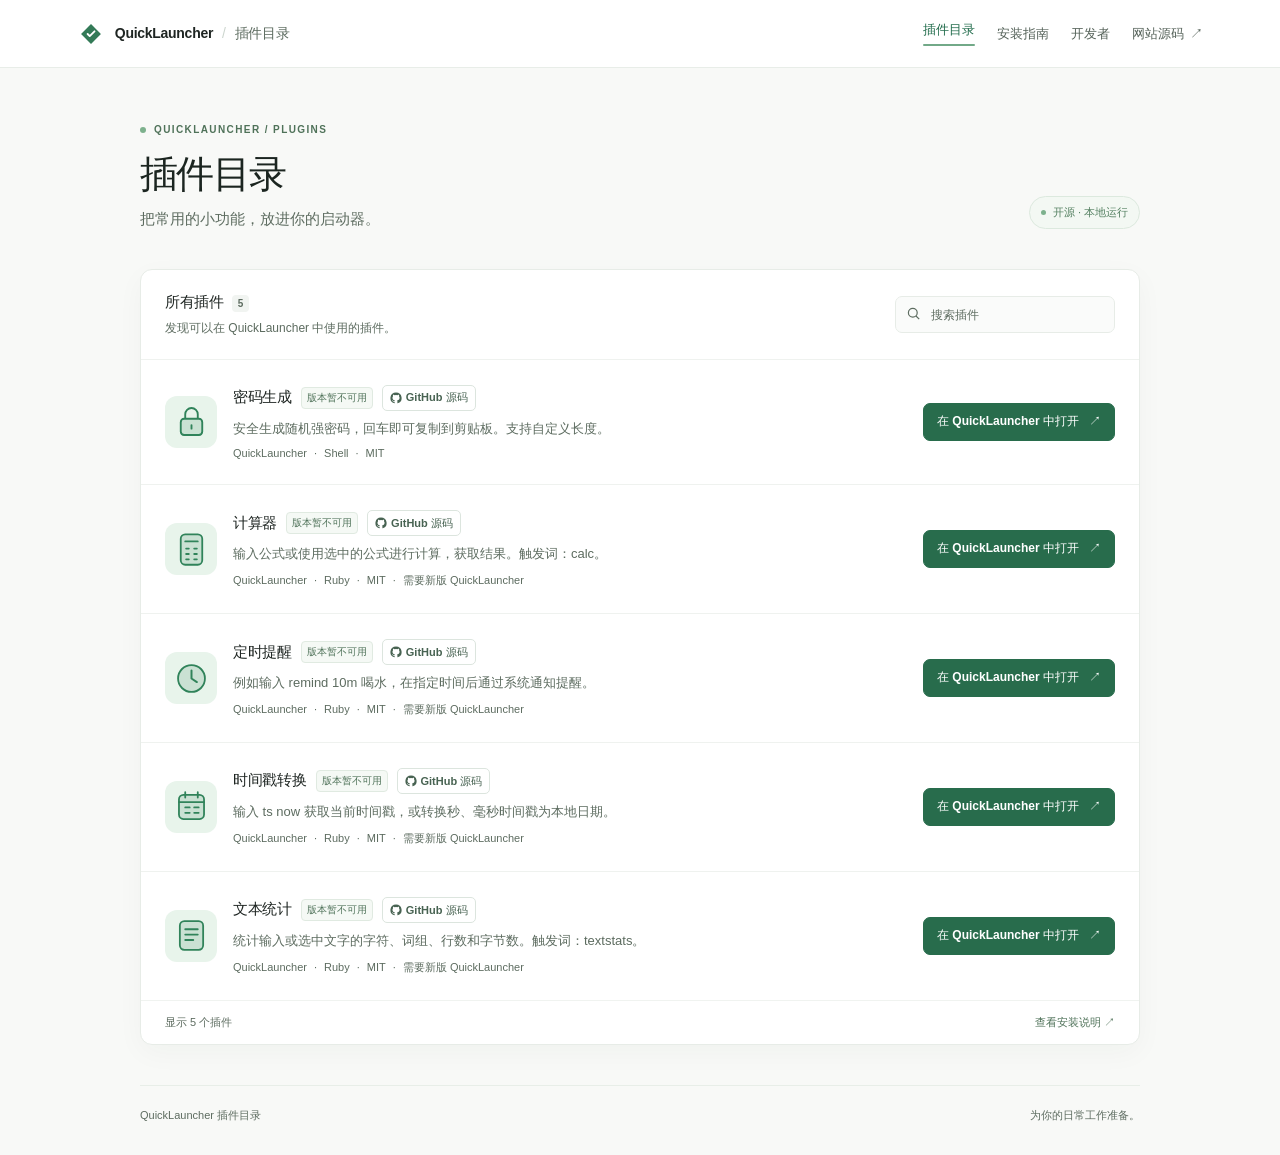
==== index.html @ c5cd3044 "catalog: add text statistics plugin" ====
<!doctype html>
<html lang="zh-CN">
<head>
  <meta charset="utf-8">
  <meta name="viewport" content="width=device-width, initial-scale=1">
  <meta name="color-scheme" content="light">
  <meta name="description" content="发现适用于 QuickLauncher 的开源插件，查看源码和安装说明。">
  <title>插件目录 · QuickLauncher</title>
  <link rel="stylesheet" href="styles.css?v=20261115-6">
  <script src="app.js?v=20261115-5" defer></script>
</head>
<body>
  <header class="topbar">
    <div class="topbar-inner">
      <a class="brand" href="./" aria-label="QuickLauncher 插件目录首页">
        <span class="brand-mark" aria-hidden="true"><svg viewBox="0 0 24 24" fill="none"><path d="M12 3.5 20.5 12 12 20.5 3.5 12 12 3.5Z" fill="currentColor"/><path d="m9.1 12 1.8 1.8 4.1-4.1" stroke="white" stroke-width="1.6" stroke-linecap="round" stroke-linejoin="round"/></svg></span>
        <span>QuickLauncher<span class="brand-divider">/</span><span class="brand-product">插件目录</span></span>
      </a>
      <nav aria-label="主导航">
        <a class="nav-current" href="./" aria-current="page">插件目录</a>
        <a href="install.html">安装指南</a>
        <a href="developer.html">开发者</a>
        <a class="nav-source" href="https://github.com/peiel/quicklauncher-plugin-site" target="_blank" rel="noopener noreferrer">网站源码 <span aria-hidden="true">↗</span></a>
      </nav>
    </div>
  </header>

  <main class="layout catalog-layout">
    <div class="content" id="plugins">
      <div class="eyebrow"><span class="eyebrow-dot"></span> QUICKLAUNCHER / PLUGINS</div>
      <div class="intro">
        <div><h1>插件目录</h1><p>把常用的小功能，放进你的启动器。</p></div>
        <div class="open-source"><span class="open-dot"></span>开源 · 本地运行</div>
      </div>

      <section class="catalog" aria-labelledby="catalog-heading">
        <div class="catalog-top">
          <div><h2 id="catalog-heading">所有插件 <span class="count" id="plugin-count">5</span></h2><p>发现可以在 QuickLauncher 中使用的插件。</p></div>
          <div class="search-wrap"><svg viewBox="0 0 20 20" fill="none" aria-hidden="true"><circle cx="8.5" cy="8.5" r="5.5"/><path d="m12.5 12.5 4 4"/></svg><label class="visually-hidden" for="plugin-search">搜索插件</label><input id="plugin-search" type="search" placeholder="搜索插件" autocomplete="off"></div>
        </div>
        <p class="search-status visually-hidden" id="search-status" role="status" aria-live="polite"></p>
        <noscript><p>启用 JavaScript 后可查看同步的插件版本，也可通过 GitHub 查看最新发布。</p></noscript>
        <article class="plugin-card" id="password-plugin" data-search="密码生成 password pwd gpwd 随机 强密码" data-repository="peiel/quicklauncher-password-plugin">
          <div class="plugin-icon" aria-hidden="true"><svg viewBox="0 0 48 48" fill="none"><rect x="12" y="21" width="24" height="18" rx="5" fill="currentColor" opacity=".16"/><path d="M17 21v-5.1a7 7 0 0 1 14 0V21M15.7 21h16.6a3.7 3.7 0 0 1 3.7 3.7v10.6a3.7 3.7 0 0 1-3.7 3.7H15.7a3.7 3.7 0 0 1-3.7-3.7V24.7a3.7 3.7 0 0 1 3.7-3.7ZM24 28v4" stroke="currentColor" stroke-width="2.1" stroke-linecap="round"/></svg></div>
          <div class="plugin-main">
            <div class="plugin-title-row"><h3>密码生成</h3><span class="version">版本待同步</span><a class="plugin-source" href="https://github.com/peiel/quicklauncher-password-plugin" target="_blank" rel="noopener noreferrer" aria-label="查看密码生成的 GitHub 源码（在新窗口打开）"><svg viewBox="0 0 24 24" aria-hidden="true" focusable="false"><path fill="currentColor" d="M12 .9a11.1 11.1 0 0 0-3.51 21.63c.55.1.76-.24.76-.53v-2.08c-3.09.67-3.74-1.32-3.74-1.32-.5-1.28-1.23-1.62-1.23-1.62-1.01-.7.08-.69.08-.69 1.12.08 1.71 1.15 1.71 1.15.99 1.7 2.6 1.21 3.23.92.1-.72.39-1.21.71-1.49-2.46-.28-5.04-1.23-5.04-5.49 0-1.21.43-2.2 1.14-2.98-.12-.28-.5-1.42.11-2.94 0 0 .93-.3 3.05 1.14a10.6 10.6 0 0 1 5.55 0c2.12-1.44 3.05-1.14 3.05-1.14.6 1.52.22 2.66.11 2.94.71.78 1.14 1.77 1.14 2.98 0 4.27-2.59 5.2-5.06 5.48.4.34.75 1.01.75 2.04v3.1c0 .29.2.64.77.53A11.1 11.1 0 0 0 12 .9Z"/></svg><span>GitHub 源码</span></a></div>
            <p class="plugin-summary">安全生成随机强密码，回车即可复制到剪贴板。支持自定义长度。</p>
            <div class="plugin-meta"><span>QuickLauncher</span><span class="meta-dot">·</span><span>Shell</span><span class="meta-dot">·</span><span>MIT</span></div>
          </div>
          <div class="plugin-actions">
            <a class="plugin-action" href="quicklauncher://install?repo=peiel%2Fquicklauncher-password-plugin" aria-label="在 QuickLauncher 中打开密码生成">在 QuickLauncher 中打开 <span aria-hidden="true">↗</span></a>
          </div>
        </article>
        <article class="plugin-card" id="calculator-plugin" data-search="计算器 计算 公式 选中文本 calculator calc 数学" data-repository="peiel/quicklauncher-calculator-plugin">
          <div class="plugin-icon" aria-hidden="true"><svg viewBox="0 0 48 48" fill="none"><rect x="12" y="7" width="24" height="34" rx="5" fill="currentColor" opacity=".16"/><rect x="12" y="7" width="24" height="34" rx="5" stroke="currentColor" stroke-width="2"/><path d="M17 15h14M18 23h3m6 0h3m-12 6h3m6 0h3m-12 6h3m6 0h3" stroke="currentColor" stroke-width="2" stroke-linecap="round"/></svg></div>
          <div class="plugin-main">
            <div class="plugin-title-row"><h3>计算器</h3><span class="version">版本待同步</span><a class="plugin-source" href="https://github.com/peiel/quicklauncher-calculator-plugin" target="_blank" rel="noopener noreferrer" aria-label="查看计算器的 GitHub 源码（在新窗口打开）"><svg viewBox="0 0 24 24" aria-hidden="true" focusable="false"><path fill="currentColor" d="M12 .9a11.1 11.1 0 0 0-3.51 21.63c.55.1.76-.24.76-.53v-2.08c-3.09.67-3.74-1.32-3.74-1.32-.5-1.28-1.23-1.62-1.23-1.62-1.01-.7.08-.69.08-.69 1.12.08 1.71 1.15 1.71 1.15.99 1.7 2.6 1.21 3.23.92.1-.72.39-1.21.71-1.49-2.46-.28-5.04-1.23-5.04-5.49 0-1.21.43-2.2 1.14-2.98-.12-.28-.5-1.42.11-2.94 0 0 .93-.3 3.05 1.14a10.6 10.6 0 0 1 5.55 0c2.12-1.44 3.05-1.14 3.05-1.14.6 1.52.22 2.66.11 2.94.71.78 1.14 1.77 1.14 2.98 0 4.27-2.59 5.2-5.06 5.48.4.34.75 1.01.75 2.04v3.1c0 .29.2.64.77.53A11.1 11.1 0 0 0 12 .9Z"/></svg><span>GitHub 源码</span></a></div>
            <p class="plugin-summary">输入公式或使用选中的公式进行计算，获取结果。触发词：calc。</p>
            <div class="plugin-meta"><span>QuickLauncher</span><span class="meta-dot">·</span><span>Ruby</span><span class="meta-dot">·</span><span>MIT</span><span class="meta-dot">·</span><span>需要新版 QuickLauncher</span></div>
          </div>
          <div class="plugin-actions">
            <a class="plugin-action" href="quicklauncher://install?repo=peiel%2Fquicklauncher-calculator-plugin" aria-label="在 QuickLauncher 中打开计算器">在 QuickLauncher 中打开 <span aria-hidden="true">↗</span></a>
          </div>
        </article>
        <article class="plugin-card" id="reminder-plugin" data-search="定时提醒 提醒 计时 通知 reminder remind" data-repository="peiel/quicklauncher-reminder-plugin">
          <div class="plugin-icon" aria-hidden="true"><svg viewBox="0 0 48 48" fill="none"><circle cx="24" cy="24" r="15" fill="currentColor" opacity=".16"/><circle cx="24" cy="24" r="15" stroke="currentColor" stroke-width="2"/><path d="M24 15v9l6 4" stroke="currentColor" stroke-width="2.2" stroke-linecap="round" stroke-linejoin="round"/></svg></div>
          <div class="plugin-main">
            <div class="plugin-title-row"><h3>定时提醒</h3><span class="version">版本待同步</span><a class="plugin-source" href="https://github.com/peiel/quicklauncher-reminder-plugin" target="_blank" rel="noopener noreferrer" aria-label="查看定时提醒的 GitHub 源码（在新窗口打开）"><svg viewBox="0 0 24 24" aria-hidden="true" focusable="false"><path fill="currentColor" d="M12 .9a11.1 11.1 0 0 0-3.51 21.63c.55.1.76-.24.76-.53v-2.08c-3.09.67-3.74-1.32-3.74-1.32-.5-1.28-1.23-1.62-1.23-1.62-1.01-.7.08-.69.08-.69 1.12.08 1.71 1.15 1.71 1.15.99 1.7 2.6 1.21 3.23.92.1-.72.39-1.21.71-1.49-2.46-.28-5.04-1.23-5.04-5.49 0-1.21.43-2.2 1.14-2.98-.12-.28-.5-1.42.11-2.94 0 0 .93-.3 3.05 1.14a10.6 10.6 0 0 1 5.55 0c2.12-1.44 3.05-1.14 3.05-1.14.6 1.52.22 2.66.11 2.94.71.78 1.14 1.77 1.14 2.98 0 4.27-2.59 5.2-5.06 5.48.4.34.75 1.01.75 2.04v3.1c0 .29.2.64.77.53A11.1 11.1 0 0 0 12 .9Z"/></svg><span>GitHub 源码</span></a></div>
            <p class="plugin-summary">例如输入 remind 10m 喝水，在指定时间后通过系统通知提醒。</p>
            <div class="plugin-meta"><span>QuickLauncher</span><span class="meta-dot">·</span><span>Ruby</span><span class="meta-dot">·</span><span>MIT</span><span class="meta-dot">·</span><span>需要新版 QuickLauncher</span></div>
          </div>
          <div class="plugin-actions">
            <a class="plugin-action" href="quicklauncher://install?repo=peiel%2Fquicklauncher-reminder-plugin" aria-label="在 QuickLauncher 中打开定时提醒">在 QuickLauncher 中打开 <span aria-hidden="true">↗</span></a>
          </div>
        </article>
        <article class="plugin-card" id="timestamp-plugin" data-search="时间戳 转换 时间 日期 timestamp unix ts" data-repository="peiel/quicklauncher-timestamp-plugin">
          <div class="plugin-icon" aria-hidden="true"><svg viewBox="0 0 48 48" fill="none"><rect x="10" y="11" width="28" height="27" rx="5" fill="currentColor" opacity=".16"/><rect x="10" y="11" width="28" height="27" rx="5" stroke="currentColor" stroke-width="2"/><path d="M10 19h28M17 8v6m14-6v6M17 25h5m-5 6h5m5-6h5m-5 6h5" stroke="currentColor" stroke-width="2" stroke-linecap="round"/></svg></div>
          <div class="plugin-main">
            <div class="plugin-title-row"><h3>时间戳转换</h3><span class="version">版本待同步</span><a class="plugin-source" href="https://github.com/peiel/quicklauncher-timestamp-plugin" target="_blank" rel="noopener noreferrer" aria-label="查看时间戳转换的 GitHub 源码（在新窗口打开）"><svg viewBox="0 0 24 24" aria-hidden="true" focusable="false"><path fill="currentColor" d="M12 .9a11.1 11.1 0 0 0-3.51 21.63c.55.1.76-.24.76-.53v-2.08c-3.09.67-3.74-1.32-3.74-1.32-.5-1.28-1.23-1.62-1.23-1.62-1.01-.7.08-.69.08-.69 1.12.08 1.71 1.15 1.71 1.15.99 1.7 2.6 1.21 3.23.92.1-.72.39-1.21.71-1.49-2.46-.28-5.04-1.23-5.04-5.49 0-1.21.43-2.2 1.14-2.98-.12-.28-.5-1.42.11-2.94 0 0 .93-.3 3.05 1.14a10.6 10.6 0 0 1 5.55 0c2.12-1.44 3.05-1.14 3.05-1.14.6 1.52.22 2.66.11 2.94.71.78 1.14 1.77 1.14 2.98 0 4.27-2.59 5.2-5.06 5.48.4.34.75 1.01.75 2.04v3.1c0 .29.2.64.77.53A11.1 11.1 0 0 0 12 .9Z"/></svg><span>GitHub 源码</span></a></div>
            <p class="plugin-summary">输入 ts now 获取当前时间戳，或转换秒、毫秒时间戳为本地日期。</p>
            <div class="plugin-meta"><span>QuickLauncher</span><span class="meta-dot">·</span><span>Ruby</span><span class="meta-dot">·</span><span>MIT</span><span class="meta-dot">·</span><span>需要新版 QuickLauncher</span></div>
          </div>
          <div class="plugin-actions">
            <a class="plugin-action" href="quicklauncher://install?repo=peiel%2Fquicklauncher-timestamp-plugin" aria-label="在 QuickLauncher 中打开时间戳转换">在 QuickLauncher 中打开 <span aria-hidden="true">↗</span></a>
          </div>
        </article>
        <article class="plugin-card" id="text-stats-plugin" data-search="文本统计 字数 字符 词组 字节 选中文本 text stats textstats" data-repository="peiel/quicklauncher-text-stats-plugin">
          <div class="plugin-icon" aria-hidden="true"><svg viewBox="0 0 48 48" fill="none"><rect x="11" y="8" width="26" height="32" rx="5" fill="currentColor" opacity=".16"/><rect x="11" y="8" width="26" height="32" rx="5" stroke="currentColor" stroke-width="2"/><path d="M17 17h14M17 23h14M17 29h9" stroke="currentColor" stroke-width="2" stroke-linecap="round"/></svg></div>
          <div class="plugin-main">
            <div class="plugin-title-row"><h3>文本统计</h3><span class="version">版本待同步</span><a class="plugin-source" href="https://github.com/peiel/quicklauncher-text-stats-plugin" target="_blank" rel="noopener noreferrer" aria-label="查看文本统计的 GitHub 源码（在新窗口打开）"><svg viewBox="0 0 24 24" aria-hidden="true" focusable="false"><path fill="currentColor" d="M12 .9a11.1 11.1 0 0 0-3.51 21.63c.55.1.76-.24.76-.53v-2.08c-3.09.67-3.74-1.32-3.74-1.32-.5-1.28-1.23-1.62-1.23-1.62-1.01-.7.08-.69.08-.69 1.12.08 1.71 1.15 1.71 1.15.99 1.7 2.6 1.21 3.23.92.1-.72.39-1.21.71-1.49-2.46-.28-5.04-1.23-5.04-5.49 0-1.21.43-2.2 1.14-2.98-.12-.28-.5-1.42.11-2.94 0 0 .93-.3 3.05 1.14a10.6 10.6 0 0 1 5.55 0c2.12-1.44 3.05-1.14 3.05-1.14.6 1.52.22 2.66.11 2.94.71.78 1.14 1.77 1.14 2.98 0 4.27-2.59 5.2-5.06 5.48.4.34.75 1.01.75 2.04v3.1c0 .29.2.64.77.53A11.1 11.1 0 0 0 12 .9Z"/></svg><span>GitHub 源码</span></a></div>
            <p class="plugin-summary">统计输入或选中文字的字符、词组、行数和字节数。触发词：textstats。</p>
            <div class="plugin-meta"><span>QuickLauncher</span><span class="meta-dot">·</span><span>Ruby</span><span class="meta-dot">·</span><span>MIT</span><span class="meta-dot">·</span><span>需要新版 QuickLauncher</span></div>
          </div>
          <div class="plugin-actions">
            <a class="plugin-action" href="quicklauncher://install?repo=peiel%2Fquicklauncher-text-stats-plugin" aria-label="在 QuickLauncher 中打开文本统计">在 QuickLauncher 中打开 <span aria-hidden="true">↗</span></a>
          </div>
        </article>
        <div id="empty-state" class="empty-state" hidden><strong>没有找到匹配的插件</strong><span>试试其他关键词。</span></div>
        <div class="catalog-foot"><span>显示 <span id="result-count">5</span> 个插件</span><a href="install.html">查看安装说明 <span aria-hidden="true">↗</span></a></div>
      </section>

      <footer><span>QuickLauncher 插件目录</span><span>为你的日常工作准备。</span></footer>
    </div>
  </main>
</body>
</html>
---- styles.css ----
:root{font-family:-apple-system,BlinkMacSystemFont,"Segoe UI","PingFang SC","Microsoft YaHei",sans-serif;color:#1e2522;background:#f8f9f7;font-synthesis:none;text-rendering:optimizeLegibility;--ink:#202823;--muted:#748079;--line:#e8ede8;--green:#236d4d;--accent:#e8f4eb}
*{box-sizing:border-box}
html{scroll-behavior:smooth}
body{margin:0;min-width:280px}
a{color:inherit;text-decoration:none}a:hover{text-decoration:underline}a:focus-visible,input:focus-visible{outline:3px solid #81b79a;outline-offset:3px}[hidden]{display:none!important}.visually-hidden{position:absolute;width:1px;height:1px;padding:0;margin:-1px;overflow:hidden;clip:rect(0,0,0,0);white-space:nowrap;border:0}
.topbar{height:68px;background:#fff;border-bottom:1px solid var(--line)}.topbar-inner{max-width:1400px;margin:auto;height:100%;padding:0 6%;display:flex;justify-content:space-between;align-items:center}.brand{display:inline-flex;align-items:center;gap:10px;font-size:14px;font-weight:700;letter-spacing:-.02em}.brand:hover{text-decoration:none}.brand-mark{display:flex;width:28px;height:28px;color:#337a57}.brand-mark svg{width:100%;height:100%}.brand-divider{padding:0 9px;color:#ccd5ce;font-weight:400}.brand-product{color:#5d6c60;font-weight:500}.topbar nav a{font-size:13px;font-weight:600;color:#56635a}.topbar nav a span,.plugin-action span,.release-link span{padding-left:3px}
.layout{display:grid;grid-template-columns:210px minmax(0,1fr);gap:56px;max-width:1400px;margin:auto;padding:56px 6% 0}.sidebar{padding-top:2px}.sidebar-heading{font-size:11px;font-weight:700;color:#5d6c60;letter-spacing:.1em;margin:0 0 14px 12px}.sidebar-second{margin-top:34px}.sidebar-link{display:flex;align-items:center;gap:10px;padding:11px 12px;border-radius:7px;color:#626e65;font-size:13px;font-weight:600}.sidebar-link:hover{background:#edf3ee;text-decoration:none}.sidebar-link.active{background:#e7f1e8;color:#266d4c}.sidebar-link svg{width:17px;height:17px;stroke:currentColor;stroke-width:1.5}.sidebar-link span{margin-left:auto;color:#4f7259;font-size:11px}.sidebar-note{border-top:1px solid var(--line);margin:34px 0 0;padding:19px 12px;color:#5d6c60;font-size:12px;line-height:1.7;display:flex;gap:8px}.note-dot,.open-dot,.eyebrow-dot{width:6px;height:6px;border-radius:50%;background:#7db18d;flex:none}.note-dot{margin-top:7px}
.content{max-width:1000px;min-width:0}.eyebrow{display:flex;align-items:center;gap:8px;color:#4f7259;font-size:10px;font-weight:800;letter-spacing:.14em}.intro{display:flex;justify-content:space-between;align-items:end;gap:20px;margin:17px 0 40px}.intro h1{font-size:38px;line-height:1.2;letter-spacing:-.045em;margin:0;color:#1b2520}.intro p{margin:12px 0 0;font-size:15px;color:#5d6c60}.open-source{border:1px solid #dce9de;background:#f3f8f3;border-radius:99px;padding:8px 11px;color:#548061;font-size:11px;display:flex;align-items:center;gap:7px;white-space:nowrap}.open-dot{width:5px;height:5px}
.catalog{background:#fff;border:1px solid #e7ece7;border-radius:12px;box-shadow:0 8px 28px rgba(24,52,31,.035);overflow:hidden}.catalog-top{padding:23px 24px 22px;display:flex;justify-content:space-between;align-items:center;gap:20px}.catalog-top h2{margin:0;font-size:15px;letter-spacing:-.02em}.catalog-top p{margin:8px 0 0;color:#5d6c60;font-size:12px}.count{display:inline-block;padding:3px 6px;margin-left:4px;background:#f1f4f1;color:#5d6c60;border-radius:4px;font-size:10px}.search-wrap{width:220px;min-width:150px;position:relative}.search-wrap svg{position:absolute;left:11px;top:10px;width:16px;height:16px;stroke:#5d6c60;stroke-width:1.5}.search-wrap input{appearance:none;width:100%;height:37px;border:1px solid #e7ece7;border-radius:7px;background:#fafbfa;padding:0 12px 0 35px;font:inherit;font-size:12px;color:#23332a}.search-wrap input::placeholder{color:#5d6c60}
.plugin-card{border-top:1px solid #eff2ef;display:grid;grid-template-columns:52px minmax(0,1fr) auto;align-items:center;gap:16px;padding:25px 24px}.plugin-icon{width:52px;height:52px;border-radius:12px;background:#e8f4eb;color:#30835a;display:grid;place-items:center}.plugin-icon svg{width:43px;height:43px}.plugin-main{min-width:0}.plugin-title-row{display:flex;align-items:center;flex-wrap:wrap;gap:7px 9px;min-width:0}.plugin-title-row h3{font-size:15px;margin:0;letter-spacing:-.02em;max-width:100%;overflow-wrap:anywhere}.version{font-size:10px;font-weight:700;color:#4f7259;border:1px solid #e0eae1;background:#f5f9f5;border-radius:4px;padding:3px 5px}.plugin-summary{margin:8px 0;font-size:13px;line-height:1.6;color:#5d6c60}.plugin-meta{font-size:11px;color:#5d6c60}.meta-dot{padding:0 7px}.plugin-action{display:inline-flex;align-items:center;gap:6px;border:1px solid #dce8de;background:#f5faf5;color:#347653;font-size:12px;font-weight:650;border-radius:6px;padding:10px 12px;white-space:nowrap}.plugin-action:hover{background:#ebf5ed;text-decoration:none}.empty-state{border-top:1px solid var(--line);min-height:110px;display:flex;flex-direction:column;justify-content:center;align-items:center;gap:7px;color:#68786c;font-size:13px}.empty-state span{font-size:12px;color:#5d6c60}.catalog-foot{border-top:1px solid #f0f3f0;display:flex;justify-content:space-between;gap:15px;padding:14px 24px;font-size:11px;color:#5d6c60}.catalog-foot a{color:#4f7259}
.details{padding:55px 2px 20px;scroll-margin-top:24px}.details-heading{display:flex;justify-content:space-between;align-items:end;gap:20px}.section-label{margin:0 0 9px;color:#4f7259;font-size:10px;letter-spacing:.13em;font-weight:800}.details-heading h2{margin:0;font-size:23px;letter-spacing:-.035em}.release-link{font-size:12px;font-weight:600;color:#538469;white-space:nowrap}.details-intro{font-size:13px;line-height:1.7;color:#5d6c60;margin:12px 0 25px}.install-grid{display:grid;grid-template-columns:minmax(0,1fr) 220px;gap:40px}.steps{list-style:none;margin:0;padding:0}.steps li{display:grid;grid-template-columns:32px minmax(0,1fr);gap:12px;padding:0 0 22px}.step-number{width:28px;height:28px;border:1px solid #dce9de;border-radius:50%;display:grid;place-items:center;font-size:9px;font-weight:800;color:#4f7259}.steps strong{font-size:13px}.steps p{margin:7px 0 0;color:#5d6c60;font-size:12px;line-height:1.75}.steps code{font:11px ui-monospace,SFMono-Regular,Menlo,monospace;color:#456d53;background:#eef5ee;padding:3px 6px;border-radius:4px;overflow-wrap:anywhere}.steps li:nth-child(2) code{display:inline-block;margin-top:9px}.steps p code{padding:2px 4px}.security-card{align-self:start;padding:19px;border-radius:9px;background:#eef5ed;color:#54715b}.security-icon{font-size:20px;color:#4f7259}.security-card h3{font-size:13px;margin:10px 0}.security-card p{font-size:11px;line-height:1.8;color:#5d6c60;margin:0 0 14px}.security-card a{font-size:11px;font-weight:700;color:#548367}
footer{border-top:1px solid #e8eee8;display:flex;justify-content:space-between;gap:20px;margin-top:40px;padding:22px 0 32px;color:#5d6c60;font-size:11px}
.plugin-actions{display:flex;min-width:0;flex-direction:column;align-items:center;gap:9px}.plugin-actions .plugin-action{max-width:100%;white-space:normal}.install-guide-link{color:#347653;font-size:12px;font-weight:600}.manual-install{margin:4px 0 0;color:#5d6c60;font-size:12px;line-height:1.8}.manual-install code{font:11px ui-monospace,SFMono-Regular,Menlo,monospace;color:#456d53;background:#eef5ee;padding:3px 6px;border-radius:4px;overflow-wrap:anywhere}
.plugin-actions{flex-direction:row;flex-wrap:wrap;justify-content:flex-end;gap:8px}.plugin-actions .plugin-action{min-height:38px;display:inline-flex;align-items:center;justify-content:center;gap:7px;border-radius:7px;font-size:12px;font-weight:650;line-height:1.3;text-align:center;text-decoration:none}.plugin-actions .plugin-action{padding:9px 13px;background:#286c4c;border-color:#286c4c;color:#fff}.plugin-actions .plugin-action:hover{background:#20583e;border-color:#20583e;text-decoration:none}.plugin-source{display:inline-flex;align-items:center;justify-content:center;gap:4px;min-height:26px;padding:3px 7px;border:1px solid #dce5de;border-radius:5px;color:#486352;background:#fff;font-size:11px;font-weight:600;line-height:1.3;text-decoration:none;white-space:nowrap}.plugin-source:hover{background:#f3f7f3;border-color:#bdcfbf;text-decoration:none}.plugin-source svg{width:12px;height:12px;flex:none}.plugin-action:focus-visible,.plugin-source:focus-visible{outline:3px solid #1e7048;outline-offset:3px}
.topbar nav{display:flex;align-items:center;gap:22px;flex-shrink:0}.topbar nav .nav-current{color:#236d4d}.topbar nav .nav-current:after{display:block;content:"";height:2px;background:#72a988;margin-top:5px;border-radius:2px}
.catalog-layout{display:block}.catalog-layout>.content{width:100%;margin-inline:auto}
.install-page .install-intro{margin-bottom:28px}
.install-lead{display:flex;align-items:center;justify-content:space-between;gap:24px;padding:26px 28px;background:#eaf4ec;border:1px solid #d9e9dc;border-radius:10px}
.install-lead h2{margin:0;font-size:17px;line-height:1.4;color:#24583c}.install-lead p:not(.section-label){margin:8px 0 0;color:#41654b;font-size:13px;line-height:1.75}
.install-browse{display:inline-flex;align-items:center;justify-content:center;gap:7px;flex:none;min-height:44px;padding:9px 14px;border:1px solid #286c4c;border-radius:7px;background:#286c4c;color:#fff;font-size:12px;font-weight:650;line-height:1.4;text-align:center}
.install-browse:hover{background:#20583e;border-color:#20583e;text-decoration:none}
.install-guide-grid{display:grid;grid-template-columns:minmax(0,1fr) 270px;gap:20px;align-items:start;margin-top:22px}
.install-panel,.install-note,.install-help{min-width:0;border:1px solid #e7ece7;border-radius:12px;background:#fff}
.install-panel{overflow:hidden}.install-panel-heading{display:flex;align-items:center;justify-content:space-between;gap:16px;padding:25px 26px 21px}.install-panel-heading h2{margin:0;font-size:17px;line-height:1.4;letter-spacing:-.02em}.install-step-count{flex:none;color:#5d6c60;font-size:11px;font-weight:600}
.install-steps{list-style:none;margin:0;padding:0}.install-steps li{display:grid;grid-template-columns:36px minmax(0,1fr);gap:16px;padding:22px 26px;border-top:1px solid #eff2ef}.install-number{display:grid;place-items:center;width:36px;height:36px;border:1px solid #dce9de;border-radius:50%;background:#f4f9f4;color:#286c4c;font-size:10px;font-weight:800}.install-steps h3{margin:0;font-size:14px;line-height:1.5}.install-steps p,.install-sidebar p:not(.section-label){margin:7px 0 0;color:#5d6c60;font-size:13px;line-height:1.8}.install-steps p a{color:#236d4d;font-weight:600;text-decoration:underline;text-underline-offset:3px}
.install-sidebar{display:grid;gap:14px}.install-note,.install-help{padding:22px}.install-note{background:#f0f6ef;border-color:#dce9dc}.install-note-icon{display:grid;place-items:center;width:32px;height:32px;border-radius:9px;background:#dfede0;color:#286c4c;font-size:19px}.install-sidebar h2{margin:13px 0 0;font-size:14px;line-height:1.5}.install-help h2{margin:0}.install-page a:focus-visible{outline:3px solid #1e7048;outline-offset:3px}
.docs-layout{align-items:start}.docs-sidebar{position:sticky;top:24px}.docs-sidebar .sidebar-link{font-weight:500;padding-top:8px;padding-bottom:8px}.docs-content{width:100%}.docs-intro{margin-bottom:28px}.docs-lead{padding:21px 24px;background:#eaf4ec;border:1px solid #d9e9dc;border-radius:10px;color:#24583c}.docs-lead strong{font-size:15px}.docs-lead p{margin:8px 0 0;font-size:13px;line-height:1.75;color:#41654b}.docs-mobile-nav{display:none}.docs-section{padding:48px 0 0;scroll-margin-top:24px}.docs-section h2{font-size:23px;line-height:1.3;letter-spacing:-.03em;margin:0 0 14px}.docs-section h3{font-size:15px;margin:22px 0 9px}.docs-section p,.docs-list{font-size:14px;line-height:1.85;color:#46564b}.docs-section p{margin:12px 0}.docs-section a{color:#236d4d;text-decoration:underline;text-underline-offset:3px}.docs-section code{font-family:ui-monospace,SFMono-Regular,Menlo,monospace;font-size:.9em;background:#edf3ed;color:#305f42;padding:2px 4px;border-radius:3px;overflow-wrap:anywhere}.docs-section pre{margin:12px 0 18px;padding:18px 20px;overflow-x:auto;background:#202c26;border-radius:8px;line-height:1.65}.docs-section pre code{padding:0;background:transparent;color:#e6f2e8;font-size:12px;white-space:pre;overflow-wrap:normal}.docs-note{margin-top:18px;padding:16px 18px;border-left:3px solid #73a982;border-radius:4px;background:#f0f6ef;font-size:13px;line-height:1.8;color:#415c48}.docs-table-wrap{width:100%;overflow-x:auto;margin:16px 0}.docs-table-wrap table{width:100%;border-collapse:collapse;background:#fff;font-size:13px;line-height:1.7}.docs-table-wrap th,.docs-table-wrap td{padding:11px 12px;text-align:left;vertical-align:top;border-bottom:1px solid #e5ece5}.docs-table-wrap th{background:#f0f6f0;color:#31553d}.docs-table-wrap td{color:#46564b}.docs-table-wrap td:first-child{white-space:nowrap}.docs-table-wrap td:last-child code{white-space:normal}.capability-grid{display:grid;grid-template-columns:repeat(2,minmax(0,1fr));gap:12px;margin:18px 0}.capability-grid article{padding:18px 20px;background:#fff;border:1px solid #e5ece5;border-radius:8px}.capability-grid h3{margin:0 0 8px}.capability-grid p{font-size:13px;margin:0}.docs-list{padding-left:22px}.docs-list li{padding-left:4px;margin:8px 0}.docs-content footer a{color:#236d4d}
.docs-section .ai-prompt code{white-space:pre-wrap;overflow-wrap:anywhere}.ai-prompt-actions{display:flex;align-items:center;flex-wrap:wrap;gap:12px}.ai-copy-button{min-height:40px;padding:9px 14px;border:1px solid #286c4c;border-radius:7px;background:#286c4c;color:#fff;font:inherit;font-size:13px;font-weight:600;cursor:pointer}.ai-copy-button:hover:not(:disabled){background:#20583e}.ai-copy-button:focus-visible{outline:3px solid #1e7048;outline-offset:3px}.ai-copy-button:disabled{opacity:.6;cursor:default}.ai-prompt-actions span{color:#41654b;font-size:12px;line-height:1.5}
@media(max-width:1000px){.plugin-card{grid-template-columns:52px minmax(0,1fr)}.plugin-actions{grid-column:2;justify-content:flex-start}}
@media(max-width:850px){.layout{gap:32px;grid-template-columns:170px minmax(0,1fr)}.install-grid{gap:20px;grid-template-columns:minmax(0,1fr) 185px}.plugin-action{padding:9px}.intro h1{font-size:33px}}
@media(max-width:660px){.topbar{height:60px}.topbar-inner{padding:0 5%}.topbar nav{gap:14px}.topbar nav .nav-source{display:none}.layout{display:block;padding:32px 5% 0}.sidebar{display:none}.intro{margin:15px 0 28px}.intro h1{font-size:30px}.intro p{font-size:13px}.open-source{font-size:10px}.catalog-top{padding:20px;align-items:stretch;flex-direction:column;gap:15px}.search-wrap{width:100%}.plugin-card{grid-template-columns:44px minmax(0,1fr);gap:13px;padding:20px}.plugin-icon{width:44px;height:44px}.plugin-icon svg{width:37px;height:37px}.plugin-actions{grid-column:2;justify-content:flex-start}.plugin-summary{font-size:12px}.catalog-foot{padding:14px 20px}.details{padding-top:43px}.details-heading{align-items:start;flex-direction:column;gap:10px}.install-grid{display:block}.security-card{margin-top:2px}.docs-mobile-nav{display:flex;gap:12px;flex-wrap:wrap;margin-top:20px}.docs-mobile-nav a{color:#236d4d;font-size:12px;font-weight:600}.capability-grid{grid-template-columns:1fr}.docs-section{padding-top:38px}.docs-section pre{padding:14px}footer{margin-top:32px}}
@media(max-width:760px){.install-guide-grid{grid-template-columns:minmax(0,1fr)}.install-sidebar{grid-template-columns:repeat(2,minmax(0,1fr))}}
@media(max-width:560px){.install-lead{align-items:flex-start;flex-direction:column;padding:22px;gap:18px}.install-guide-grid{gap:14px;margin-top:16px}.install-panel-heading{padding:21px 20px 18px}.install-steps li{grid-template-columns:32px minmax(0,1fr);gap:12px;padding:19px 20px}.install-number{width:32px;height:32px}.install-sidebar{grid-template-columns:minmax(0,1fr)}.install-note,.install-help{padding:20px}}
@media(max-width:480px){.topbar{height:auto}.topbar-inner{height:auto;min-height:60px;flex-wrap:wrap;gap:10px;padding:12px 5%}.topbar nav{width:100%;flex-wrap:wrap;gap:10px 16px}}
@media(max-width:360px){.brand-product,.brand-divider{display:none}.intro{align-items:start;flex-direction:column}.open-source{margin-top:0}}

/* The catalog uses the full card width for descriptions and touch actions on phones. */
@media(max-width:660px){
  .catalog-layout .catalog-top{gap:16px}
  .catalog-layout .catalog-top h2{font-size:16px}
  .catalog-layout .catalog-top p{font-size:13px;line-height:1.6}
  .catalog-layout .search-wrap input{height:44px;font-size:16px}
  .catalog-layout .search-wrap svg{top:50%;transform:translateY(-50%)}
  .catalog-layout .plugin-card{grid-template-columns:44px minmax(0,1fr);gap:12px 14px;align-items:start}
  .catalog-layout .plugin-icon{grid-column:1;grid-row:1}
  .catalog-layout .plugin-main{display:contents}
  .catalog-layout .plugin-title-row{grid-column:2;grid-row:1;min-height:44px;align-content:center;gap:4px 8px}
  .catalog-layout .plugin-title-row h3{font-size:16px;line-height:1.4}
  .catalog-layout .version{min-width:0;max-width:100%;font-size:11px;overflow-wrap:anywhere}
  .catalog-layout .plugin-source{min-height:44px;padding:8px 9px;font-size:12px}
  .catalog-layout .plugin-summary{grid-column:1/-1;margin:0;font-size:13px;line-height:1.7;overflow-wrap:anywhere}
  .catalog-layout .plugin-meta{grid-column:1/-1;font-size:12px;line-height:1.6;overflow-wrap:anywhere}
  .catalog-layout .plugin-actions{grid-column:1/-1;width:100%;margin-top:2px}
  .catalog-layout .plugin-actions .plugin-action{width:100%;min-height:44px;font-size:13px}
  .catalog-layout .catalog-foot{flex-wrap:wrap;line-height:1.6}
}
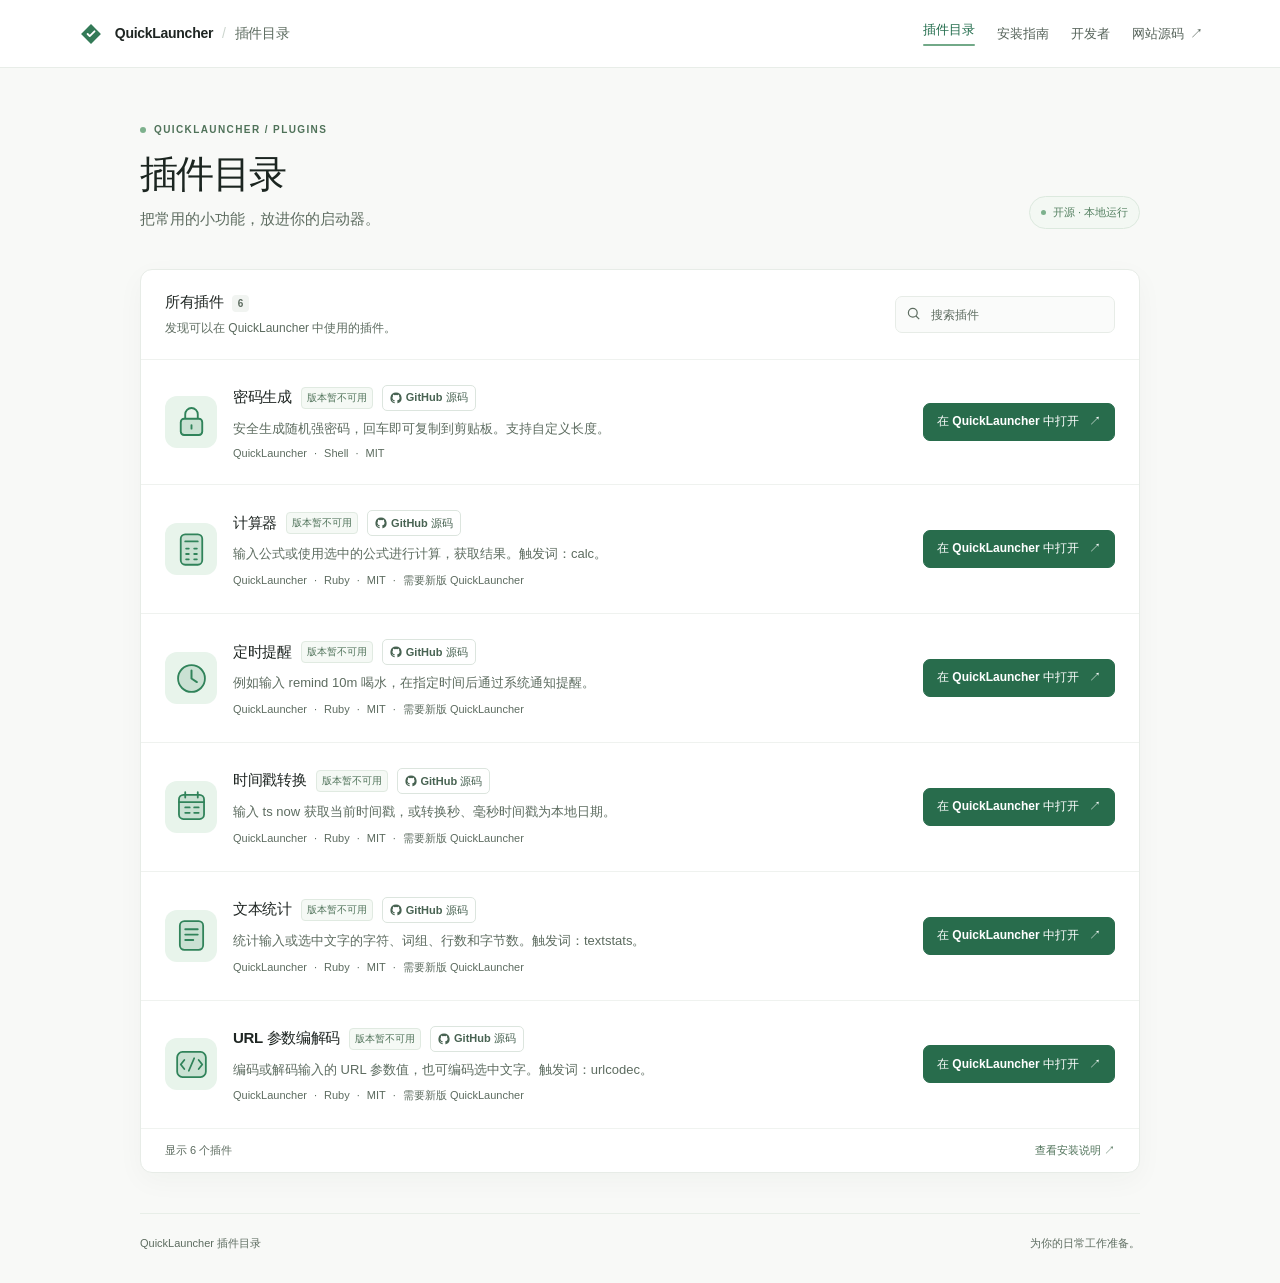
==== commit 09531321: "catalog: add URL parameter codec plugin" ====
--- a/index.html
+++ b/index.html
@@ -35,7 +35,7 @@
 
       <section class="catalog" aria-labelledby="catalog-heading">
         <div class="catalog-top">
-          <div><h2 id="catalog-heading">所有插件 <span class="count" id="plugin-count">5</span></h2><p>发现可以在 QuickLauncher 中使用的插件。</p></div>
+          <div><h2 id="catalog-heading">所有插件 <span class="count" id="plugin-count">6</span></h2><p>发现可以在 QuickLauncher 中使用的插件。</p></div>
           <div class="search-wrap"><svg viewBox="0 0 20 20" fill="none" aria-hidden="true"><circle cx="8.5" cy="8.5" r="5.5"/><path d="m12.5 12.5 4 4"/></svg><label class="visually-hidden" for="plugin-search">搜索插件</label><input id="plugin-search" type="search" placeholder="搜索插件" autocomplete="off"></div>
         </div>
         <p class="search-status visually-hidden" id="search-status" role="status" aria-live="polite"></p>
@@ -95,8 +95,19 @@
             <a class="plugin-action" href="quicklauncher://install?repo=peiel%2Fquicklauncher-text-stats-plugin" aria-label="在 QuickLauncher 中打开文本统计">在 QuickLauncher 中打开 <span aria-hidden="true">↗</span></a>
           </div>
         </article>
+        <article class="plugin-card" id="url-codec-plugin" data-search="URL 参数 编码 解码 编解码 urlcodec percent" data-repository="peiel/quicklauncher-url-codec-plugin">
+          <div class="plugin-icon" aria-hidden="true"><svg viewBox="0 0 48 48" fill="none"><rect x="8" y="10" width="32" height="28" rx="6" fill="currentColor" opacity=".16"/><rect x="8" y="10" width="32" height="28" rx="6" stroke="currentColor" stroke-width="2"/><path d="m16 19-4 5 4 5m16-10 4 5-4 5M27 17l-6 14" stroke="currentColor" stroke-width="2" stroke-linecap="round" stroke-linejoin="round"/></svg></div>
+          <div class="plugin-main">
+            <div class="plugin-title-row"><h3>URL 参数编解码</h3><span class="version">版本待同步</span><a class="plugin-source" href="https://github.com/peiel/quicklauncher-url-codec-plugin" target="_blank" rel="noopener noreferrer" aria-label="查看URL 参数编解码的 GitHub 源码（在新窗口打开）"><svg viewBox="0 0 24 24" aria-hidden="true" focusable="false"><path fill="currentColor" d="M12 .9a11.1 11.1 0 0 0-3.51 21.63c.55.1.76-.24.76-.53v-2.08c-3.09.67-3.74-1.32-3.74-1.32-.5-1.28-1.23-1.62-1.23-1.62-1.01-.7.08-.69.08-.69 1.12.08 1.71 1.15 1.71 1.15.99 1.7 2.6 1.21 3.23.92.1-.72.39-1.21.71-1.49-2.46-.28-5.04-1.23-5.04-5.49 0-1.21.43-2.2 1.14-2.98-.12-.28-.5-1.42.11-2.94 0 0 .93-.3 3.05 1.14a10.6 10.6 0 0 1 5.55 0c2.12-1.44 3.05-1.14 3.05-1.14.6 1.52.22 2.66.11 2.94.71.78 1.14 1.77 1.14 2.98 0 4.27-2.59 5.2-5.06 5.48.4.34.75 1.01.75 2.04v3.1c0 .29.2.64.77.53A11.1 11.1 0 0 0 12 .9Z"/></svg><span>GitHub 源码</span></a></div>
+            <p class="plugin-summary">编码或解码输入的 URL 参数值，也可编码选中文字。触发词：urlcodec。</p>
+            <div class="plugin-meta"><span>QuickLauncher</span><span class="meta-dot">·</span><span>Ruby</span><span class="meta-dot">·</span><span>MIT</span><span class="meta-dot">·</span><span>需要新版 QuickLauncher</span></div>
+          </div>
+          <div class="plugin-actions">
+            <a class="plugin-action" href="quicklauncher://install?repo=peiel%2Fquicklauncher-url-codec-plugin" aria-label="在 QuickLauncher 中打开URL 参数编解码">在 QuickLauncher 中打开 <span aria-hidden="true">↗</span></a>
+          </div>
+        </article>
         <div id="empty-state" class="empty-state" hidden><strong>没有找到匹配的插件</strong><span>试试其他关键词。</span></div>
-        <div class="catalog-foot"><span>显示 <span id="result-count">5</span> 个插件</span><a href="install.html">查看安装说明 <span aria-hidden="true">↗</span></a></div>
+        <div class="catalog-foot"><span>显示 <span id="result-count">6</span> 个插件</span><a href="install.html">查看安装说明 <span aria-hidden="true">↗</span></a></div>
       </section>
 
       <footer><span>QuickLauncher 插件目录</span><span>为你的日常工作准备。</span></footer>
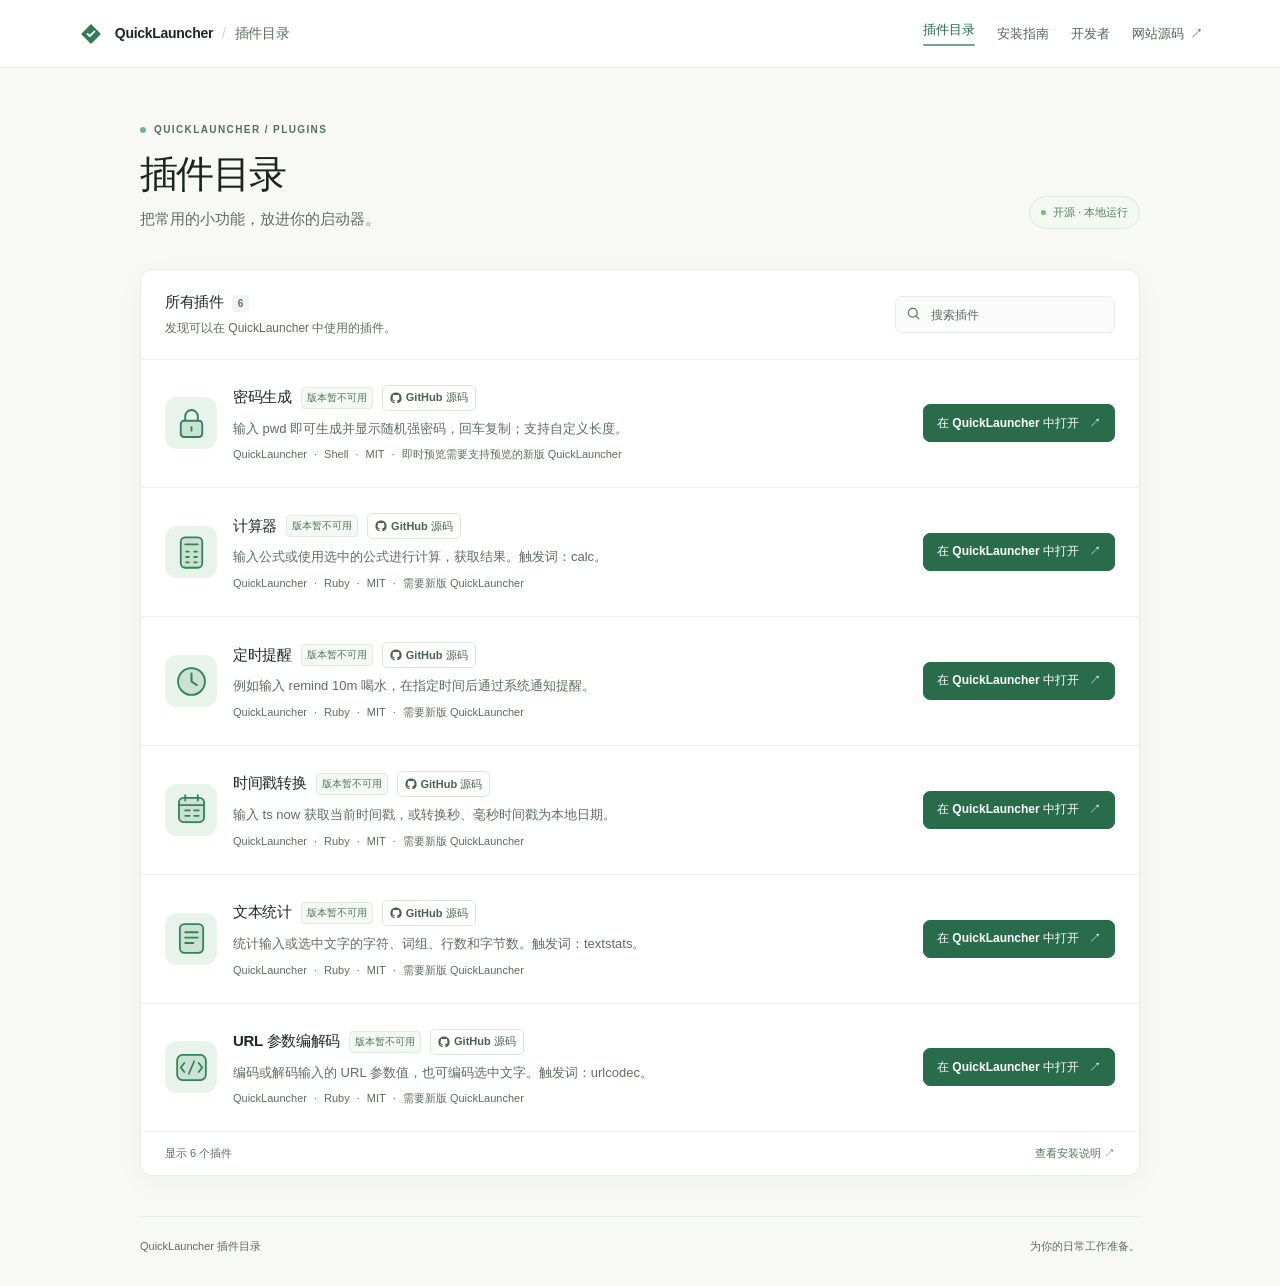
==== commit 56df2e9c: "docs: 补充插件触发词预览协议" ====
--- a/index.html
+++ b/index.html
@@ -44,8 +44,8 @@
           <div class="plugin-icon" aria-hidden="true"><svg viewBox="0 0 48 48" fill="none"><rect x="12" y="21" width="24" height="18" rx="5" fill="currentColor" opacity=".16"/><path d="M17 21v-5.1a7 7 0 0 1 14 0V21M15.7 21h16.6a3.7 3.7 0 0 1 3.7 3.7v10.6a3.7 3.7 0 0 1-3.7 3.7H15.7a3.7 3.7 0 0 1-3.7-3.7V24.7a3.7 3.7 0 0 1 3.7-3.7ZM24 28v4" stroke="currentColor" stroke-width="2.1" stroke-linecap="round"/></svg></div>
           <div class="plugin-main">
             <div class="plugin-title-row"><h3>密码生成</h3><span class="version">版本待同步</span><a class="plugin-source" href="https://github.com/peiel/quicklauncher-password-plugin" target="_blank" rel="noopener noreferrer" aria-label="查看密码生成的 GitHub 源码（在新窗口打开）"><svg viewBox="0 0 24 24" aria-hidden="true" focusable="false"><path fill="currentColor" d="M12 .9a11.1 11.1 0 0 0-3.51 21.63c.55.1.76-.24.76-.53v-2.08c-3.09.67-3.74-1.32-3.74-1.32-.5-1.28-1.23-1.62-1.23-1.62-1.01-.7.08-.69.08-.69 1.12.08 1.71 1.15 1.71 1.15.99 1.7 2.6 1.21 3.23.92.1-.72.39-1.21.71-1.49-2.46-.28-5.04-1.23-5.04-5.49 0-1.21.43-2.2 1.14-2.98-.12-.28-.5-1.42.11-2.94 0 0 .93-.3 3.05 1.14a10.6 10.6 0 0 1 5.55 0c2.12-1.44 3.05-1.14 3.05-1.14.6 1.52.22 2.66.11 2.94.71.78 1.14 1.77 1.14 2.98 0 4.27-2.59 5.2-5.06 5.48.4.34.75 1.01.75 2.04v3.1c0 .29.2.64.77.53A11.1 11.1 0 0 0 12 .9Z"/></svg><span>GitHub 源码</span></a></div>
-            <p class="plugin-summary">安全生成随机强密码，回车即可复制到剪贴板。支持自定义长度。</p>
-            <div class="plugin-meta"><span>QuickLauncher</span><span class="meta-dot">·</span><span>Shell</span><span class="meta-dot">·</span><span>MIT</span></div>
+            <p class="plugin-summary">输入 pwd 即可生成并显示随机强密码，回车复制；支持自定义长度。</p>
+            <div class="plugin-meta"><span>QuickLauncher</span><span class="meta-dot">·</span><span>Shell</span><span class="meta-dot">·</span><span>MIT</span><span class="meta-dot">·</span><span>即时预览需要支持预览的新版 QuickLauncher</span></div>
           </div>
           <div class="plugin-actions">
             <a class="plugin-action" href="quicklauncher://install?repo=peiel%2Fquicklauncher-password-plugin" aria-label="在 QuickLauncher 中打开密码生成">在 QuickLauncher 中打开 <span aria-hidden="true">↗</span></a>
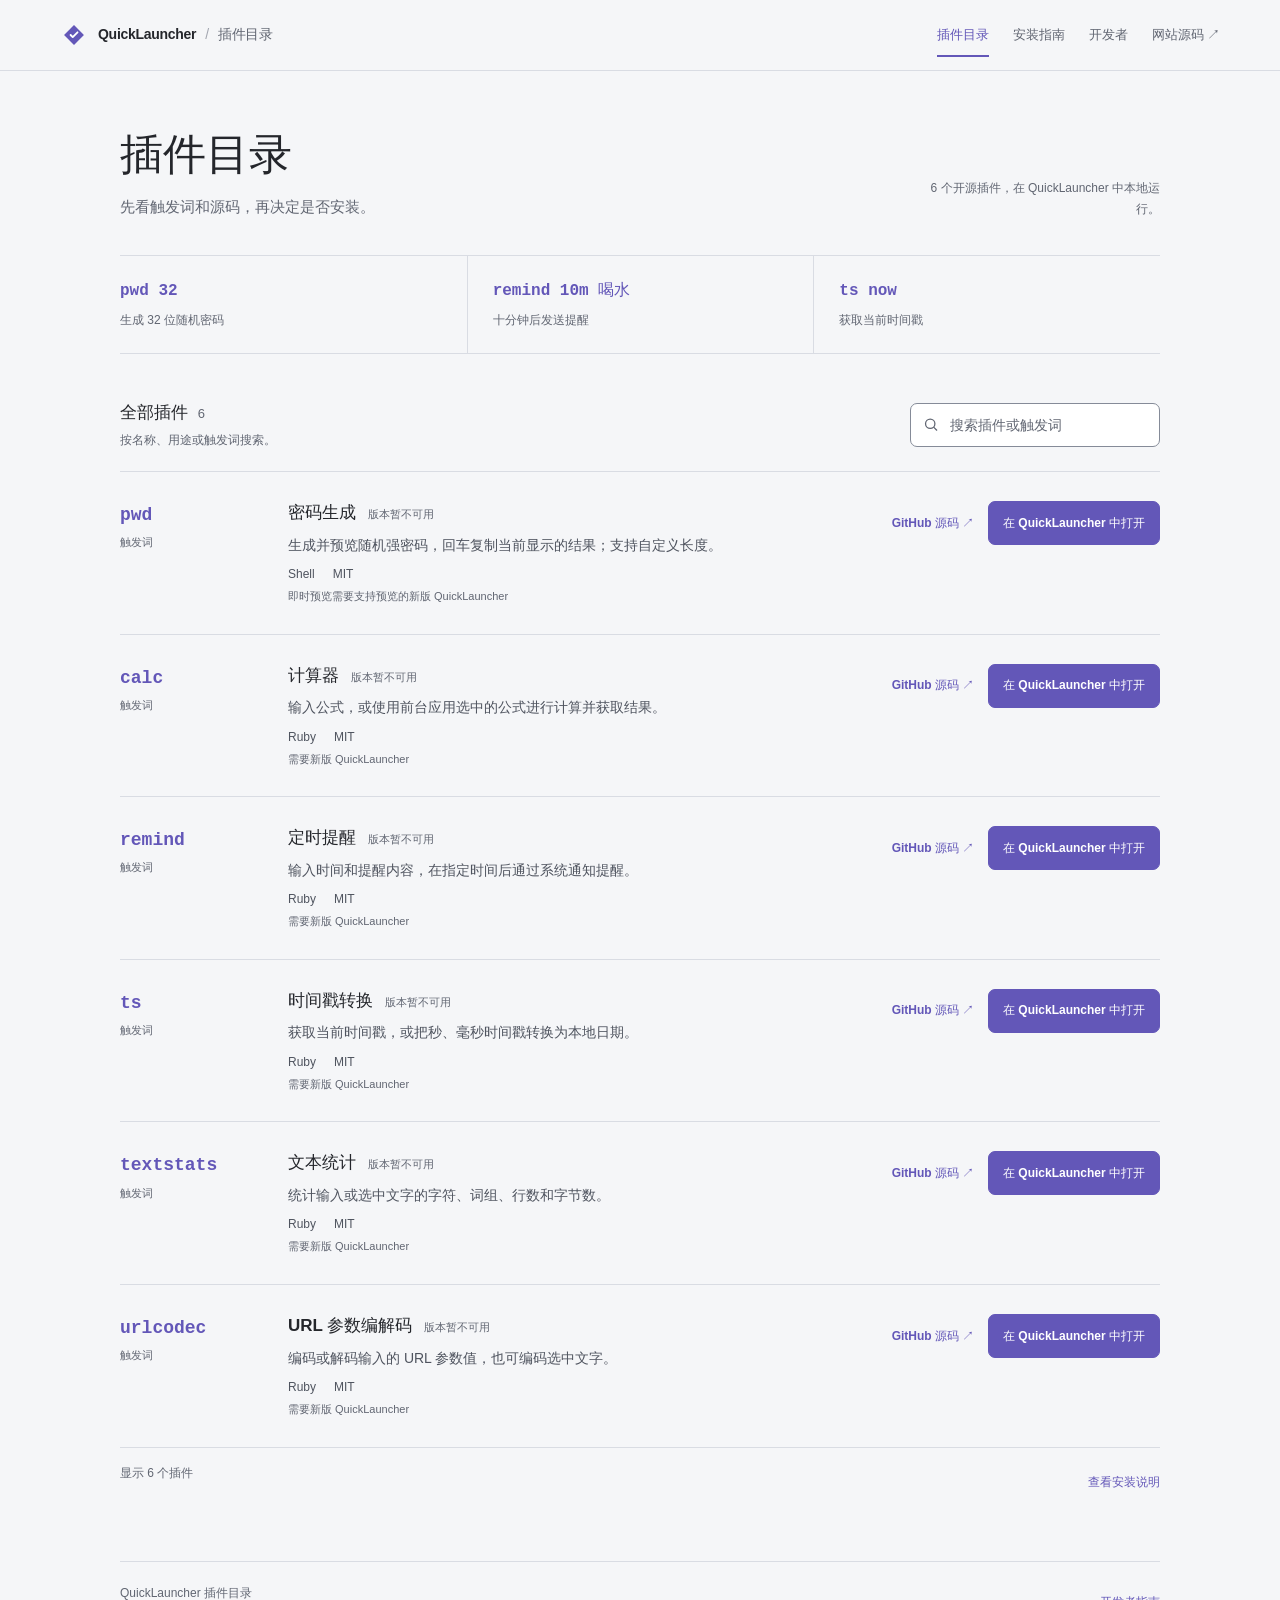
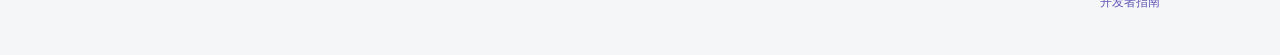
==== commit c4c6c6bc: "feat: 优化插件网站并更新启用说明 - 使用真实触发词重构插件目录与开发文档排版 - 更新插件安装和更新后的启用状态说明 - 保留安装深链并补充触发词搜索检查" ====
--- a/index.html
+++ b/index.html
@@ -4,9 +4,10 @@
   <meta charset="utf-8">
   <meta name="viewport" content="width=device-width, initial-scale=1">
   <meta name="color-scheme" content="light">
-  <meta name="description" content="发现适用于 QuickLauncher 的开源插件，查看源码和安装说明。">
+  <meta name="theme-color" content="#f5f6f8">
+  <meta name="description" content="发现适用于 QuickLauncher 的开源插件，查看触发词、源码和安装说明。">
   <title>插件目录 · QuickLauncher</title>
-  <link rel="stylesheet" href="styles.css?v=20261115-6">
+  <link rel="stylesheet" href="styles.css?v=20261115-8">
   <script src="app.js?v=20261115-5" defer></script>
 </head>
 <body>
@@ -27,90 +28,114 @@
 
   <main class="layout catalog-layout">
     <div class="content" id="plugins">
-      <div class="eyebrow"><span class="eyebrow-dot"></span> QUICKLAUNCHER / PLUGINS</div>
       <div class="intro">
-        <div><h1>插件目录</h1><p>把常用的小功能，放进你的启动器。</p></div>
-        <div class="open-source"><span class="open-dot"></span>开源 · 本地运行</div>
+        <div><h1>插件目录</h1><p>先看触发词和源码，再决定是否安装。</p></div>
+        <p class="catalog-note">6 个开源插件，在 QuickLauncher 中本地运行。</p>
+      </div>
+
+      <div class="command-strip" aria-label="插件使用示例">
+        <div class="command-example"><code>pwd 32</code><span>生成 32 位随机密码</span></div>
+        <div class="command-example"><code>remind 10m 喝水</code><span>十分钟后发送提醒</span></div>
+        <div class="command-example"><code>ts now</code><span>获取当前时间戳</span></div>
       </div>
 
       <section class="catalog" aria-labelledby="catalog-heading">
         <div class="catalog-top">
-          <div><h2 id="catalog-heading">所有插件 <span class="count" id="plugin-count">6</span></h2><p>发现可以在 QuickLauncher 中使用的插件。</p></div>
-          <div class="search-wrap"><svg viewBox="0 0 20 20" fill="none" aria-hidden="true"><circle cx="8.5" cy="8.5" r="5.5"/><path d="m12.5 12.5 4 4"/></svg><label class="visually-hidden" for="plugin-search">搜索插件</label><input id="plugin-search" type="search" placeholder="搜索插件" autocomplete="off"></div>
+          <div><h2 id="catalog-heading">全部插件 <span class="count" id="plugin-count">6</span></h2><p>按名称、用途或触发词搜索。</p></div>
+          <div class="search-wrap"><svg viewBox="0 0 20 20" fill="none" aria-hidden="true"><circle cx="8.5" cy="8.5" r="5.5"/><path d="m12.5 12.5 4 4"/></svg><label class="visually-hidden" for="plugin-search">搜索插件</label><input id="plugin-search" type="search" placeholder="搜索插件或触发词" autocomplete="off"></div>
         </div>
         <p class="search-status visually-hidden" id="search-status" role="status" aria-live="polite"></p>
         <noscript><p>启用 JavaScript 后可查看同步的插件版本，也可通过 GitHub 查看最新发布。</p></noscript>
-        <article class="plugin-card" id="password-plugin" data-search="密码生成 password pwd gpwd 随机 强密码" data-repository="peiel/quicklauncher-password-plugin">
-          <div class="plugin-icon" aria-hidden="true"><svg viewBox="0 0 48 48" fill="none"><rect x="12" y="21" width="24" height="18" rx="5" fill="currentColor" opacity=".16"/><path d="M17 21v-5.1a7 7 0 0 1 14 0V21M15.7 21h16.6a3.7 3.7 0 0 1 3.7 3.7v10.6a3.7 3.7 0 0 1-3.7 3.7H15.7a3.7 3.7 0 0 1-3.7-3.7V24.7a3.7 3.7 0 0 1 3.7-3.7ZM24 28v4" stroke="currentColor" stroke-width="2.1" stroke-linecap="round"/></svg></div>
+
+        <article class="plugin-card" id="password-plugin" data-search="密码生成 password pwd pwd 32 gpwd 随机 强密码 长度" data-repository="peiel/quicklauncher-password-plugin">
+          <div class="plugin-trigger"><code>pwd</code><span>触发词</span></div>
           <div class="plugin-main">
-            <div class="plugin-title-row"><h3>密码生成</h3><span class="version">版本待同步</span><a class="plugin-source" href="https://github.com/peiel/quicklauncher-password-plugin" target="_blank" rel="noopener noreferrer" aria-label="查看密码生成的 GitHub 源码（在新窗口打开）"><svg viewBox="0 0 24 24" aria-hidden="true" focusable="false"><path fill="currentColor" d="M12 .9a11.1 11.1 0 0 0-3.51 21.63c.55.1.76-.24.76-.53v-2.08c-3.09.67-3.74-1.32-3.74-1.32-.5-1.28-1.23-1.62-1.23-1.62-1.01-.7.08-.69.08-.69 1.12.08 1.71 1.15 1.71 1.15.99 1.7 2.6 1.21 3.23.92.1-.72.39-1.21.71-1.49-2.46-.28-5.04-1.23-5.04-5.49 0-1.21.43-2.2 1.14-2.98-.12-.28-.5-1.42.11-2.94 0 0 .93-.3 3.05 1.14a10.6 10.6 0 0 1 5.55 0c2.12-1.44 3.05-1.14 3.05-1.14.6 1.52.22 2.66.11 2.94.71.78 1.14 1.77 1.14 2.98 0 4.27-2.59 5.2-5.06 5.48.4.34.75 1.01.75 2.04v3.1c0 .29.2.64.77.53A11.1 11.1 0 0 0 12 .9Z"/></svg><span>GitHub 源码</span></a></div>
-            <p class="plugin-summary">输入 pwd 即可生成并显示随机强密码，回车复制；支持自定义长度。</p>
-            <div class="plugin-meta"><span>QuickLauncher</span><span class="meta-dot">·</span><span>Shell</span><span class="meta-dot">·</span><span>MIT</span><span class="meta-dot">·</span><span>即时预览需要支持预览的新版 QuickLauncher</span></div>
+            <div class="plugin-title-row"><h3>密码生成</h3><span class="version">版本待同步</span></div>
+            <p class="plugin-summary">生成并预览随机强密码，回车复制当前显示的结果；支持自定义长度。</p>
+            <div class="plugin-meta"><span>Shell</span><span>MIT</span></div>
+            <p class="plugin-compatibility">即时预览需要支持预览的新版 QuickLauncher</p>
           </div>
           <div class="plugin-actions">
-            <a class="plugin-action" href="quicklauncher://install?repo=peiel%2Fquicklauncher-password-plugin" aria-label="在 QuickLauncher 中打开密码生成">在 QuickLauncher 中打开 <span aria-hidden="true">↗</span></a>
+            <a class="plugin-source" href="https://github.com/peiel/quicklauncher-password-plugin" target="_blank" rel="noopener noreferrer" aria-label="查看密码生成的 GitHub 源码（在新窗口打开）">GitHub 源码 <span aria-hidden="true">↗</span></a>
+            <a class="plugin-action" href="quicklauncher://install?repo=peiel%2Fquicklauncher-password-plugin" aria-label="在 QuickLauncher 中打开密码生成">在 QuickLauncher 中打开</a>
           </div>
         </article>
+
         <article class="plugin-card" id="calculator-plugin" data-search="计算器 计算 公式 选中文本 calculator calc 数学" data-repository="peiel/quicklauncher-calculator-plugin">
-          <div class="plugin-icon" aria-hidden="true"><svg viewBox="0 0 48 48" fill="none"><rect x="12" y="7" width="24" height="34" rx="5" fill="currentColor" opacity=".16"/><rect x="12" y="7" width="24" height="34" rx="5" stroke="currentColor" stroke-width="2"/><path d="M17 15h14M18 23h3m6 0h3m-12 6h3m6 0h3m-12 6h3m6 0h3" stroke="currentColor" stroke-width="2" stroke-linecap="round"/></svg></div>
+          <div class="plugin-trigger"><code>calc</code><span>触发词</span></div>
           <div class="plugin-main">
-            <div class="plugin-title-row"><h3>计算器</h3><span class="version">版本待同步</span><a class="plugin-source" href="https://github.com/peiel/quicklauncher-calculator-plugin" target="_blank" rel="noopener noreferrer" aria-label="查看计算器的 GitHub 源码（在新窗口打开）"><svg viewBox="0 0 24 24" aria-hidden="true" focusable="false"><path fill="currentColor" d="M12 .9a11.1 11.1 0 0 0-3.51 21.63c.55.1.76-.24.76-.53v-2.08c-3.09.67-3.74-1.32-3.74-1.32-.5-1.28-1.23-1.62-1.23-1.62-1.01-.7.08-.69.08-.69 1.12.08 1.71 1.15 1.71 1.15.99 1.7 2.6 1.21 3.23.92.1-.72.39-1.21.71-1.49-2.46-.28-5.04-1.23-5.04-5.49 0-1.21.43-2.2 1.14-2.98-.12-.28-.5-1.42.11-2.94 0 0 .93-.3 3.05 1.14a10.6 10.6 0 0 1 5.55 0c2.12-1.44 3.05-1.14 3.05-1.14.6 1.52.22 2.66.11 2.94.71.78 1.14 1.77 1.14 2.98 0 4.27-2.59 5.2-5.06 5.48.4.34.75 1.01.75 2.04v3.1c0 .29.2.64.77.53A11.1 11.1 0 0 0 12 .9Z"/></svg><span>GitHub 源码</span></a></div>
-            <p class="plugin-summary">输入公式或使用选中的公式进行计算，获取结果。触发词：calc。</p>
-            <div class="plugin-meta"><span>QuickLauncher</span><span class="meta-dot">·</span><span>Ruby</span><span class="meta-dot">·</span><span>MIT</span><span class="meta-dot">·</span><span>需要新版 QuickLauncher</span></div>
+            <div class="plugin-title-row"><h3>计算器</h3><span class="version">版本待同步</span></div>
+            <p class="plugin-summary">输入公式，或使用前台应用选中的公式进行计算并获取结果。</p>
+            <div class="plugin-meta"><span>Ruby</span><span>MIT</span></div>
+            <p class="plugin-compatibility">需要新版 QuickLauncher</p>
           </div>
           <div class="plugin-actions">
-            <a class="plugin-action" href="quicklauncher://install?repo=peiel%2Fquicklauncher-calculator-plugin" aria-label="在 QuickLauncher 中打开计算器">在 QuickLauncher 中打开 <span aria-hidden="true">↗</span></a>
+            <a class="plugin-source" href="https://github.com/peiel/quicklauncher-calculator-plugin" target="_blank" rel="noopener noreferrer" aria-label="查看计算器的 GitHub 源码（在新窗口打开）">GitHub 源码 <span aria-hidden="true">↗</span></a>
+            <a class="plugin-action" href="quicklauncher://install?repo=peiel%2Fquicklauncher-calculator-plugin" aria-label="在 QuickLauncher 中打开计算器">在 QuickLauncher 中打开</a>
           </div>
         </article>
-        <article class="plugin-card" id="reminder-plugin" data-search="定时提醒 提醒 计时 通知 reminder remind" data-repository="peiel/quicklauncher-reminder-plugin">
-          <div class="plugin-icon" aria-hidden="true"><svg viewBox="0 0 48 48" fill="none"><circle cx="24" cy="24" r="15" fill="currentColor" opacity=".16"/><circle cx="24" cy="24" r="15" stroke="currentColor" stroke-width="2"/><path d="M24 15v9l6 4" stroke="currentColor" stroke-width="2.2" stroke-linecap="round" stroke-linejoin="round"/></svg></div>
+
+        <article class="plugin-card" id="reminder-plugin" data-search="定时提醒 提醒 计时 通知 reminder remind remind 10m 喝水" data-repository="peiel/quicklauncher-reminder-plugin">
+          <div class="plugin-trigger"><code>remind</code><span>触发词</span></div>
           <div class="plugin-main">
-            <div class="plugin-title-row"><h3>定时提醒</h3><span class="version">版本待同步</span><a class="plugin-source" href="https://github.com/peiel/quicklauncher-reminder-plugin" target="_blank" rel="noopener noreferrer" aria-label="查看定时提醒的 GitHub 源码（在新窗口打开）"><svg viewBox="0 0 24 24" aria-hidden="true" focusable="false"><path fill="currentColor" d="M12 .9a11.1 11.1 0 0 0-3.51 21.63c.55.1.76-.24.76-.53v-2.08c-3.09.67-3.74-1.32-3.74-1.32-.5-1.28-1.23-1.62-1.23-1.62-1.01-.7.08-.69.08-.69 1.12.08 1.71 1.15 1.71 1.15.99 1.7 2.6 1.21 3.23.92.1-.72.39-1.21.71-1.49-2.46-.28-5.04-1.23-5.04-5.49 0-1.21.43-2.2 1.14-2.98-.12-.28-.5-1.42.11-2.94 0 0 .93-.3 3.05 1.14a10.6 10.6 0 0 1 5.55 0c2.12-1.44 3.05-1.14 3.05-1.14.6 1.52.22 2.66.11 2.94.71.78 1.14 1.77 1.14 2.98 0 4.27-2.59 5.2-5.06 5.48.4.34.75 1.01.75 2.04v3.1c0 .29.2.64.77.53A11.1 11.1 0 0 0 12 .9Z"/></svg><span>GitHub 源码</span></a></div>
-            <p class="plugin-summary">例如输入 remind 10m 喝水，在指定时间后通过系统通知提醒。</p>
-            <div class="plugin-meta"><span>QuickLauncher</span><span class="meta-dot">·</span><span>Ruby</span><span class="meta-dot">·</span><span>MIT</span><span class="meta-dot">·</span><span>需要新版 QuickLauncher</span></div>
+            <div class="plugin-title-row"><h3>定时提醒</h3><span class="version">版本待同步</span></div>
+            <p class="plugin-summary">输入时间和提醒内容，在指定时间后通过系统通知提醒。</p>
+            <div class="plugin-meta"><span>Ruby</span><span>MIT</span></div>
+            <p class="plugin-compatibility">需要新版 QuickLauncher</p>
           </div>
           <div class="plugin-actions">
-            <a class="plugin-action" href="quicklauncher://install?repo=peiel%2Fquicklauncher-reminder-plugin" aria-label="在 QuickLauncher 中打开定时提醒">在 QuickLauncher 中打开 <span aria-hidden="true">↗</span></a>
+            <a class="plugin-source" href="https://github.com/peiel/quicklauncher-reminder-plugin" target="_blank" rel="noopener noreferrer" aria-label="查看定时提醒的 GitHub 源码（在新窗口打开）">GitHub 源码 <span aria-hidden="true">↗</span></a>
+            <a class="plugin-action" href="quicklauncher://install?repo=peiel%2Fquicklauncher-reminder-plugin" aria-label="在 QuickLauncher 中打开定时提醒">在 QuickLauncher 中打开</a>
           </div>
         </article>
-        <article class="plugin-card" id="timestamp-plugin" data-search="时间戳 转换 时间 日期 timestamp unix ts" data-repository="peiel/quicklauncher-timestamp-plugin">
-          <div class="plugin-icon" aria-hidden="true"><svg viewBox="0 0 48 48" fill="none"><rect x="10" y="11" width="28" height="27" rx="5" fill="currentColor" opacity=".16"/><rect x="10" y="11" width="28" height="27" rx="5" stroke="currentColor" stroke-width="2"/><path d="M10 19h28M17 8v6m14-6v6M17 25h5m-5 6h5m5-6h5m-5 6h5" stroke="currentColor" stroke-width="2" stroke-linecap="round"/></svg></div>
+
+        <article class="plugin-card" id="timestamp-plugin" data-search="时间戳 转换 时间 日期 timestamp unix ts ts now" data-repository="peiel/quicklauncher-timestamp-plugin">
+          <div class="plugin-trigger"><code>ts</code><span>触发词</span></div>
           <div class="plugin-main">
-            <div class="plugin-title-row"><h3>时间戳转换</h3><span class="version">版本待同步</span><a class="plugin-source" href="https://github.com/peiel/quicklauncher-timestamp-plugin" target="_blank" rel="noopener noreferrer" aria-label="查看时间戳转换的 GitHub 源码（在新窗口打开）"><svg viewBox="0 0 24 24" aria-hidden="true" focusable="false"><path fill="currentColor" d="M12 .9a11.1 11.1 0 0 0-3.51 21.63c.55.1.76-.24.76-.53v-2.08c-3.09.67-3.74-1.32-3.74-1.32-.5-1.28-1.23-1.62-1.23-1.62-1.01-.7.08-.69.08-.69 1.12.08 1.71 1.15 1.71 1.15.99 1.7 2.6 1.21 3.23.92.1-.72.39-1.21.71-1.49-2.46-.28-5.04-1.23-5.04-5.49 0-1.21.43-2.2 1.14-2.98-.12-.28-.5-1.42.11-2.94 0 0 .93-.3 3.05 1.14a10.6 10.6 0 0 1 5.55 0c2.12-1.44 3.05-1.14 3.05-1.14.6 1.52.22 2.66.11 2.94.71.78 1.14 1.77 1.14 2.98 0 4.27-2.59 5.2-5.06 5.48.4.34.75 1.01.75 2.04v3.1c0 .29.2.64.77.53A11.1 11.1 0 0 0 12 .9Z"/></svg><span>GitHub 源码</span></a></div>
-            <p class="plugin-summary">输入 ts now 获取当前时间戳，或转换秒、毫秒时间戳为本地日期。</p>
-            <div class="plugin-meta"><span>QuickLauncher</span><span class="meta-dot">·</span><span>Ruby</span><span class="meta-dot">·</span><span>MIT</span><span class="meta-dot">·</span><span>需要新版 QuickLauncher</span></div>
+            <div class="plugin-title-row"><h3>时间戳转换</h3><span class="version">版本待同步</span></div>
+            <p class="plugin-summary">获取当前时间戳，或把秒、毫秒时间戳转换为本地日期。</p>
+            <div class="plugin-meta"><span>Ruby</span><span>MIT</span></div>
+            <p class="plugin-compatibility">需要新版 QuickLauncher</p>
           </div>
           <div class="plugin-actions">
-            <a class="plugin-action" href="quicklauncher://install?repo=peiel%2Fquicklauncher-timestamp-plugin" aria-label="在 QuickLauncher 中打开时间戳转换">在 QuickLauncher 中打开 <span aria-hidden="true">↗</span></a>
+            <a class="plugin-source" href="https://github.com/peiel/quicklauncher-timestamp-plugin" target="_blank" rel="noopener noreferrer" aria-label="查看时间戳转换的 GitHub 源码（在新窗口打开）">GitHub 源码 <span aria-hidden="true">↗</span></a>
+            <a class="plugin-action" href="quicklauncher://install?repo=peiel%2Fquicklauncher-timestamp-plugin" aria-label="在 QuickLauncher 中打开时间戳转换">在 QuickLauncher 中打开</a>
           </div>
         </article>
+
         <article class="plugin-card" id="text-stats-plugin" data-search="文本统计 字数 字符 词组 字节 选中文本 text stats textstats" data-repository="peiel/quicklauncher-text-stats-plugin">
-          <div class="plugin-icon" aria-hidden="true"><svg viewBox="0 0 48 48" fill="none"><rect x="11" y="8" width="26" height="32" rx="5" fill="currentColor" opacity=".16"/><rect x="11" y="8" width="26" height="32" rx="5" stroke="currentColor" stroke-width="2"/><path d="M17 17h14M17 23h14M17 29h9" stroke="currentColor" stroke-width="2" stroke-linecap="round"/></svg></div>
+          <div class="plugin-trigger"><code>textstats</code><span>触发词</span></div>
           <div class="plugin-main">
-            <div class="plugin-title-row"><h3>文本统计</h3><span class="version">版本待同步</span><a class="plugin-source" href="https://github.com/peiel/quicklauncher-text-stats-plugin" target="_blank" rel="noopener noreferrer" aria-label="查看文本统计的 GitHub 源码（在新窗口打开）"><svg viewBox="0 0 24 24" aria-hidden="true" focusable="false"><path fill="currentColor" d="M12 .9a11.1 11.1 0 0 0-3.51 21.63c.55.1.76-.24.76-.53v-2.08c-3.09.67-3.74-1.32-3.74-1.32-.5-1.28-1.23-1.62-1.23-1.62-1.01-.7.08-.69.08-.69 1.12.08 1.71 1.15 1.71 1.15.99 1.7 2.6 1.21 3.23.92.1-.72.39-1.21.71-1.49-2.46-.28-5.04-1.23-5.04-5.49 0-1.21.43-2.2 1.14-2.98-.12-.28-.5-1.42.11-2.94 0 0 .93-.3 3.05 1.14a10.6 10.6 0 0 1 5.55 0c2.12-1.44 3.05-1.14 3.05-1.14.6 1.52.22 2.66.11 2.94.71.78 1.14 1.77 1.14 2.98 0 4.27-2.59 5.2-5.06 5.48.4.34.75 1.01.75 2.04v3.1c0 .29.2.64.77.53A11.1 11.1 0 0 0 12 .9Z"/></svg><span>GitHub 源码</span></a></div>
-            <p class="plugin-summary">统计输入或选中文字的字符、词组、行数和字节数。触发词：textstats。</p>
-            <div class="plugin-meta"><span>QuickLauncher</span><span class="meta-dot">·</span><span>Ruby</span><span class="meta-dot">·</span><span>MIT</span><span class="meta-dot">·</span><span>需要新版 QuickLauncher</span></div>
+            <div class="plugin-title-row"><h3>文本统计</h3><span class="version">版本待同步</span></div>
+            <p class="plugin-summary">统计输入或选中文字的字符、词组、行数和字节数。</p>
+            <div class="plugin-meta"><span>Ruby</span><span>MIT</span></div>
+            <p class="plugin-compatibility">需要新版 QuickLauncher</p>
           </div>
           <div class="plugin-actions">
-            <a class="plugin-action" href="quicklauncher://install?repo=peiel%2Fquicklauncher-text-stats-plugin" aria-label="在 QuickLauncher 中打开文本统计">在 QuickLauncher 中打开 <span aria-hidden="true">↗</span></a>
+            <a class="plugin-source" href="https://github.com/peiel/quicklauncher-text-stats-plugin" target="_blank" rel="noopener noreferrer" aria-label="查看文本统计的 GitHub 源码（在新窗口打开）">GitHub 源码 <span aria-hidden="true">↗</span></a>
+            <a class="plugin-action" href="quicklauncher://install?repo=peiel%2Fquicklauncher-text-stats-plugin" aria-label="在 QuickLauncher 中打开文本统计">在 QuickLauncher 中打开</a>
           </div>
         </article>
+
         <article class="plugin-card" id="url-codec-plugin" data-search="URL 参数 编码 解码 编解码 urlcodec percent" data-repository="peiel/quicklauncher-url-codec-plugin">
-          <div class="plugin-icon" aria-hidden="true"><svg viewBox="0 0 48 48" fill="none"><rect x="8" y="10" width="32" height="28" rx="6" fill="currentColor" opacity=".16"/><rect x="8" y="10" width="32" height="28" rx="6" stroke="currentColor" stroke-width="2"/><path d="m16 19-4 5 4 5m16-10 4 5-4 5M27 17l-6 14" stroke="currentColor" stroke-width="2" stroke-linecap="round" stroke-linejoin="round"/></svg></div>
+          <div class="plugin-trigger"><code>urlcodec</code><span>触发词</span></div>
           <div class="plugin-main">
-            <div class="plugin-title-row"><h3>URL 参数编解码</h3><span class="version">版本待同步</span><a class="plugin-source" href="https://github.com/peiel/quicklauncher-url-codec-plugin" target="_blank" rel="noopener noreferrer" aria-label="查看URL 参数编解码的 GitHub 源码（在新窗口打开）"><svg viewBox="0 0 24 24" aria-hidden="true" focusable="false"><path fill="currentColor" d="M12 .9a11.1 11.1 0 0 0-3.51 21.63c.55.1.76-.24.76-.53v-2.08c-3.09.67-3.74-1.32-3.74-1.32-.5-1.28-1.23-1.62-1.23-1.62-1.01-.7.08-.69.08-.69 1.12.08 1.71 1.15 1.71 1.15.99 1.7 2.6 1.21 3.23.92.1-.72.39-1.21.71-1.49-2.46-.28-5.04-1.23-5.04-5.49 0-1.21.43-2.2 1.14-2.98-.12-.28-.5-1.42.11-2.94 0 0 .93-.3 3.05 1.14a10.6 10.6 0 0 1 5.55 0c2.12-1.44 3.05-1.14 3.05-1.14.6 1.52.22 2.66.11 2.94.71.78 1.14 1.77 1.14 2.98 0 4.27-2.59 5.2-5.06 5.48.4.34.75 1.01.75 2.04v3.1c0 .29.2.64.77.53A11.1 11.1 0 0 0 12 .9Z"/></svg><span>GitHub 源码</span></a></div>
-            <p class="plugin-summary">编码或解码输入的 URL 参数值，也可编码选中文字。触发词：urlcodec。</p>
-            <div class="plugin-meta"><span>QuickLauncher</span><span class="meta-dot">·</span><span>Ruby</span><span class="meta-dot">·</span><span>MIT</span><span class="meta-dot">·</span><span>需要新版 QuickLauncher</span></div>
+            <div class="plugin-title-row"><h3>URL 参数编解码</h3><span class="version">版本待同步</span></div>
+            <p class="plugin-summary">编码或解码输入的 URL 参数值，也可编码选中文字。</p>
+            <div class="plugin-meta"><span>Ruby</span><span>MIT</span></div>
+            <p class="plugin-compatibility">需要新版 QuickLauncher</p>
           </div>
           <div class="plugin-actions">
-            <a class="plugin-action" href="quicklauncher://install?repo=peiel%2Fquicklauncher-url-codec-plugin" aria-label="在 QuickLauncher 中打开URL 参数编解码">在 QuickLauncher 中打开 <span aria-hidden="true">↗</span></a>
+            <a class="plugin-source" href="https://github.com/peiel/quicklauncher-url-codec-plugin" target="_blank" rel="noopener noreferrer" aria-label="查看 URL 参数编解码的 GitHub 源码（在新窗口打开）">GitHub 源码 <span aria-hidden="true">↗</span></a>
+            <a class="plugin-action" href="quicklauncher://install?repo=peiel%2Fquicklauncher-url-codec-plugin" aria-label="在 QuickLauncher 中打开 URL 参数编解码">在 QuickLauncher 中打开</a>
           </div>
         </article>
-        <div id="empty-state" class="empty-state" hidden><strong>没有找到匹配的插件</strong><span>试试其他关键词。</span></div>
-        <div class="catalog-foot"><span>显示 <span id="result-count">6</span> 个插件</span><a href="install.html">查看安装说明 <span aria-hidden="true">↗</span></a></div>
+
+        <div id="empty-state" class="empty-state" hidden><strong>没有找到匹配的插件</strong><span>试试其他名称、用途或触发词。</span></div>
+        <div class="catalog-foot"><span>显示 <span id="result-count">6</span> 个插件</span><a href="install.html">查看安装说明</a></div>
       </section>
 
-      <footer><span>QuickLauncher 插件目录</span><span>为你的日常工作准备。</span></footer>
+      <footer><span>QuickLauncher 插件目录</span><a href="developer.html">开发者指南</a></footer>
     </div>
   </main>
 </body>
--- a/styles.css
+++ b/styles.css
@@ -1,56 +1,209 @@
-:root{font-family:-apple-system,BlinkMacSystemFont,"Segoe UI","PingFang SC","Microsoft YaHei",sans-serif;color:#1e2522;background:#f8f9f7;font-synthesis:none;text-rendering:optimizeLegibility;--ink:#202823;--muted:#748079;--line:#e8ede8;--green:#236d4d;--accent:#e8f4eb}
-*{box-sizing:border-box}
-html{scroll-behavior:smooth}
-body{margin:0;min-width:280px}
-a{color:inherit;text-decoration:none}a:hover{text-decoration:underline}a:focus-visible,input:focus-visible{outline:3px solid #81b79a;outline-offset:3px}[hidden]{display:none!important}.visually-hidden{position:absolute;width:1px;height:1px;padding:0;margin:-1px;overflow:hidden;clip:rect(0,0,0,0);white-space:nowrap;border:0}
-.topbar{height:68px;background:#fff;border-bottom:1px solid var(--line)}.topbar-inner{max-width:1400px;margin:auto;height:100%;padding:0 6%;display:flex;justify-content:space-between;align-items:center}.brand{display:inline-flex;align-items:center;gap:10px;font-size:14px;font-weight:700;letter-spacing:-.02em}.brand:hover{text-decoration:none}.brand-mark{display:flex;width:28px;height:28px;color:#337a57}.brand-mark svg{width:100%;height:100%}.brand-divider{padding:0 9px;color:#ccd5ce;font-weight:400}.brand-product{color:#5d6c60;font-weight:500}.topbar nav a{font-size:13px;font-weight:600;color:#56635a}.topbar nav a span,.plugin-action span,.release-link span{padding-left:3px}
-.layout{display:grid;grid-template-columns:210px minmax(0,1fr);gap:56px;max-width:1400px;margin:auto;padding:56px 6% 0}.sidebar{padding-top:2px}.sidebar-heading{font-size:11px;font-weight:700;color:#5d6c60;letter-spacing:.1em;margin:0 0 14px 12px}.sidebar-second{margin-top:34px}.sidebar-link{display:flex;align-items:center;gap:10px;padding:11px 12px;border-radius:7px;color:#626e65;font-size:13px;font-weight:600}.sidebar-link:hover{background:#edf3ee;text-decoration:none}.sidebar-link.active{background:#e7f1e8;color:#266d4c}.sidebar-link svg{width:17px;height:17px;stroke:currentColor;stroke-width:1.5}.sidebar-link span{margin-left:auto;color:#4f7259;font-size:11px}.sidebar-note{border-top:1px solid var(--line);margin:34px 0 0;padding:19px 12px;color:#5d6c60;font-size:12px;line-height:1.7;display:flex;gap:8px}.note-dot,.open-dot,.eyebrow-dot{width:6px;height:6px;border-radius:50%;background:#7db18d;flex:none}.note-dot{margin-top:7px}
-.content{max-width:1000px;min-width:0}.eyebrow{display:flex;align-items:center;gap:8px;color:#4f7259;font-size:10px;font-weight:800;letter-spacing:.14em}.intro{display:flex;justify-content:space-between;align-items:end;gap:20px;margin:17px 0 40px}.intro h1{font-size:38px;line-height:1.2;letter-spacing:-.045em;margin:0;color:#1b2520}.intro p{margin:12px 0 0;font-size:15px;color:#5d6c60}.open-source{border:1px solid #dce9de;background:#f3f8f3;border-radius:99px;padding:8px 11px;color:#548061;font-size:11px;display:flex;align-items:center;gap:7px;white-space:nowrap}.open-dot{width:5px;height:5px}
-.catalog{background:#fff;border:1px solid #e7ece7;border-radius:12px;box-shadow:0 8px 28px rgba(24,52,31,.035);overflow:hidden}.catalog-top{padding:23px 24px 22px;display:flex;justify-content:space-between;align-items:center;gap:20px}.catalog-top h2{margin:0;font-size:15px;letter-spacing:-.02em}.catalog-top p{margin:8px 0 0;color:#5d6c60;font-size:12px}.count{display:inline-block;padding:3px 6px;margin-left:4px;background:#f1f4f1;color:#5d6c60;border-radius:4px;font-size:10px}.search-wrap{width:220px;min-width:150px;position:relative}.search-wrap svg{position:absolute;left:11px;top:10px;width:16px;height:16px;stroke:#5d6c60;stroke-width:1.5}.search-wrap input{appearance:none;width:100%;height:37px;border:1px solid #e7ece7;border-radius:7px;background:#fafbfa;padding:0 12px 0 35px;font:inherit;font-size:12px;color:#23332a}.search-wrap input::placeholder{color:#5d6c60}
-.plugin-card{border-top:1px solid #eff2ef;display:grid;grid-template-columns:52px minmax(0,1fr) auto;align-items:center;gap:16px;padding:25px 24px}.plugin-icon{width:52px;height:52px;border-radius:12px;background:#e8f4eb;color:#30835a;display:grid;place-items:center}.plugin-icon svg{width:43px;height:43px}.plugin-main{min-width:0}.plugin-title-row{display:flex;align-items:center;flex-wrap:wrap;gap:7px 9px;min-width:0}.plugin-title-row h3{font-size:15px;margin:0;letter-spacing:-.02em;max-width:100%;overflow-wrap:anywhere}.version{font-size:10px;font-weight:700;color:#4f7259;border:1px solid #e0eae1;background:#f5f9f5;border-radius:4px;padding:3px 5px}.plugin-summary{margin:8px 0;font-size:13px;line-height:1.6;color:#5d6c60}.plugin-meta{font-size:11px;color:#5d6c60}.meta-dot{padding:0 7px}.plugin-action{display:inline-flex;align-items:center;gap:6px;border:1px solid #dce8de;background:#f5faf5;color:#347653;font-size:12px;font-weight:650;border-radius:6px;padding:10px 12px;white-space:nowrap}.plugin-action:hover{background:#ebf5ed;text-decoration:none}.empty-state{border-top:1px solid var(--line);min-height:110px;display:flex;flex-direction:column;justify-content:center;align-items:center;gap:7px;color:#68786c;font-size:13px}.empty-state span{font-size:12px;color:#5d6c60}.catalog-foot{border-top:1px solid #f0f3f0;display:flex;justify-content:space-between;gap:15px;padding:14px 24px;font-size:11px;color:#5d6c60}.catalog-foot a{color:#4f7259}
-.details{padding:55px 2px 20px;scroll-margin-top:24px}.details-heading{display:flex;justify-content:space-between;align-items:end;gap:20px}.section-label{margin:0 0 9px;color:#4f7259;font-size:10px;letter-spacing:.13em;font-weight:800}.details-heading h2{margin:0;font-size:23px;letter-spacing:-.035em}.release-link{font-size:12px;font-weight:600;color:#538469;white-space:nowrap}.details-intro{font-size:13px;line-height:1.7;color:#5d6c60;margin:12px 0 25px}.install-grid{display:grid;grid-template-columns:minmax(0,1fr) 220px;gap:40px}.steps{list-style:none;margin:0;padding:0}.steps li{display:grid;grid-template-columns:32px minmax(0,1fr);gap:12px;padding:0 0 22px}.step-number{width:28px;height:28px;border:1px solid #dce9de;border-radius:50%;display:grid;place-items:center;font-size:9px;font-weight:800;color:#4f7259}.steps strong{font-size:13px}.steps p{margin:7px 0 0;color:#5d6c60;font-size:12px;line-height:1.75}.steps code{font:11px ui-monospace,SFMono-Regular,Menlo,monospace;color:#456d53;background:#eef5ee;padding:3px 6px;border-radius:4px;overflow-wrap:anywhere}.steps li:nth-child(2) code{display:inline-block;margin-top:9px}.steps p code{padding:2px 4px}.security-card{align-self:start;padding:19px;border-radius:9px;background:#eef5ed;color:#54715b}.security-icon{font-size:20px;color:#4f7259}.security-card h3{font-size:13px;margin:10px 0}.security-card p{font-size:11px;line-height:1.8;color:#5d6c60;margin:0 0 14px}.security-card a{font-size:11px;font-weight:700;color:#548367}
-footer{border-top:1px solid #e8eee8;display:flex;justify-content:space-between;gap:20px;margin-top:40px;padding:22px 0 32px;color:#5d6c60;font-size:11px}
-.plugin-actions{display:flex;min-width:0;flex-direction:column;align-items:center;gap:9px}.plugin-actions .plugin-action{max-width:100%;white-space:normal}.install-guide-link{color:#347653;font-size:12px;font-weight:600}.manual-install{margin:4px 0 0;color:#5d6c60;font-size:12px;line-height:1.8}.manual-install code{font:11px ui-monospace,SFMono-Regular,Menlo,monospace;color:#456d53;background:#eef5ee;padding:3px 6px;border-radius:4px;overflow-wrap:anywhere}
-.plugin-actions{flex-direction:row;flex-wrap:wrap;justify-content:flex-end;gap:8px}.plugin-actions .plugin-action{min-height:38px;display:inline-flex;align-items:center;justify-content:center;gap:7px;border-radius:7px;font-size:12px;font-weight:650;line-height:1.3;text-align:center;text-decoration:none}.plugin-actions .plugin-action{padding:9px 13px;background:#286c4c;border-color:#286c4c;color:#fff}.plugin-actions .plugin-action:hover{background:#20583e;border-color:#20583e;text-decoration:none}.plugin-source{display:inline-flex;align-items:center;justify-content:center;gap:4px;min-height:26px;padding:3px 7px;border:1px solid #dce5de;border-radius:5px;color:#486352;background:#fff;font-size:11px;font-weight:600;line-height:1.3;text-decoration:none;white-space:nowrap}.plugin-source:hover{background:#f3f7f3;border-color:#bdcfbf;text-decoration:none}.plugin-source svg{width:12px;height:12px;flex:none}.plugin-action:focus-visible,.plugin-source:focus-visible{outline:3px solid #1e7048;outline-offset:3px}
-.topbar nav{display:flex;align-items:center;gap:22px;flex-shrink:0}.topbar nav .nav-current{color:#236d4d}.topbar nav .nav-current:after{display:block;content:"";height:2px;background:#72a988;margin-top:5px;border-radius:2px}
-.catalog-layout{display:block}.catalog-layout>.content{width:100%;margin-inline:auto}
-.install-page .install-intro{margin-bottom:28px}
-.install-lead{display:flex;align-items:center;justify-content:space-between;gap:24px;padding:26px 28px;background:#eaf4ec;border:1px solid #d9e9dc;border-radius:10px}
-.install-lead h2{margin:0;font-size:17px;line-height:1.4;color:#24583c}.install-lead p:not(.section-label){margin:8px 0 0;color:#41654b;font-size:13px;line-height:1.75}
-.install-browse{display:inline-flex;align-items:center;justify-content:center;gap:7px;flex:none;min-height:44px;padding:9px 14px;border:1px solid #286c4c;border-radius:7px;background:#286c4c;color:#fff;font-size:12px;font-weight:650;line-height:1.4;text-align:center}
-.install-browse:hover{background:#20583e;border-color:#20583e;text-decoration:none}
-.install-guide-grid{display:grid;grid-template-columns:minmax(0,1fr) 270px;gap:20px;align-items:start;margin-top:22px}
-.install-panel,.install-note,.install-help{min-width:0;border:1px solid #e7ece7;border-radius:12px;background:#fff}
-.install-panel{overflow:hidden}.install-panel-heading{display:flex;align-items:center;justify-content:space-between;gap:16px;padding:25px 26px 21px}.install-panel-heading h2{margin:0;font-size:17px;line-height:1.4;letter-spacing:-.02em}.install-step-count{flex:none;color:#5d6c60;font-size:11px;font-weight:600}
-.install-steps{list-style:none;margin:0;padding:0}.install-steps li{display:grid;grid-template-columns:36px minmax(0,1fr);gap:16px;padding:22px 26px;border-top:1px solid #eff2ef}.install-number{display:grid;place-items:center;width:36px;height:36px;border:1px solid #dce9de;border-radius:50%;background:#f4f9f4;color:#286c4c;font-size:10px;font-weight:800}.install-steps h3{margin:0;font-size:14px;line-height:1.5}.install-steps p,.install-sidebar p:not(.section-label){margin:7px 0 0;color:#5d6c60;font-size:13px;line-height:1.8}.install-steps p a{color:#236d4d;font-weight:600;text-decoration:underline;text-underline-offset:3px}
-.install-sidebar{display:grid;gap:14px}.install-note,.install-help{padding:22px}.install-note{background:#f0f6ef;border-color:#dce9dc}.install-note-icon{display:grid;place-items:center;width:32px;height:32px;border-radius:9px;background:#dfede0;color:#286c4c;font-size:19px}.install-sidebar h2{margin:13px 0 0;font-size:14px;line-height:1.5}.install-help h2{margin:0}.install-page a:focus-visible{outline:3px solid #1e7048;outline-offset:3px}
-.docs-layout{align-items:start}.docs-sidebar{position:sticky;top:24px}.docs-sidebar .sidebar-link{font-weight:500;padding-top:8px;padding-bottom:8px}.docs-content{width:100%}.docs-intro{margin-bottom:28px}.docs-lead{padding:21px 24px;background:#eaf4ec;border:1px solid #d9e9dc;border-radius:10px;color:#24583c}.docs-lead strong{font-size:15px}.docs-lead p{margin:8px 0 0;font-size:13px;line-height:1.75;color:#41654b}.docs-mobile-nav{display:none}.docs-section{padding:48px 0 0;scroll-margin-top:24px}.docs-section h2{font-size:23px;line-height:1.3;letter-spacing:-.03em;margin:0 0 14px}.docs-section h3{font-size:15px;margin:22px 0 9px}.docs-section p,.docs-list{font-size:14px;line-height:1.85;color:#46564b}.docs-section p{margin:12px 0}.docs-section a{color:#236d4d;text-decoration:underline;text-underline-offset:3px}.docs-section code{font-family:ui-monospace,SFMono-Regular,Menlo,monospace;font-size:.9em;background:#edf3ed;color:#305f42;padding:2px 4px;border-radius:3px;overflow-wrap:anywhere}.docs-section pre{margin:12px 0 18px;padding:18px 20px;overflow-x:auto;background:#202c26;border-radius:8px;line-height:1.65}.docs-section pre code{padding:0;background:transparent;color:#e6f2e8;font-size:12px;white-space:pre;overflow-wrap:normal}.docs-note{margin-top:18px;padding:16px 18px;border-left:3px solid #73a982;border-radius:4px;background:#f0f6ef;font-size:13px;line-height:1.8;color:#415c48}.docs-table-wrap{width:100%;overflow-x:auto;margin:16px 0}.docs-table-wrap table{width:100%;border-collapse:collapse;background:#fff;font-size:13px;line-height:1.7}.docs-table-wrap th,.docs-table-wrap td{padding:11px 12px;text-align:left;vertical-align:top;border-bottom:1px solid #e5ece5}.docs-table-wrap th{background:#f0f6f0;color:#31553d}.docs-table-wrap td{color:#46564b}.docs-table-wrap td:first-child{white-space:nowrap}.docs-table-wrap td:last-child code{white-space:normal}.capability-grid{display:grid;grid-template-columns:repeat(2,minmax(0,1fr));gap:12px;margin:18px 0}.capability-grid article{padding:18px 20px;background:#fff;border:1px solid #e5ece5;border-radius:8px}.capability-grid h3{margin:0 0 8px}.capability-grid p{font-size:13px;margin:0}.docs-list{padding-left:22px}.docs-list li{padding-left:4px;margin:8px 0}.docs-content footer a{color:#236d4d}
-.docs-section .ai-prompt code{white-space:pre-wrap;overflow-wrap:anywhere}.ai-prompt-actions{display:flex;align-items:center;flex-wrap:wrap;gap:12px}.ai-copy-button{min-height:40px;padding:9px 14px;border:1px solid #286c4c;border-radius:7px;background:#286c4c;color:#fff;font:inherit;font-size:13px;font-weight:600;cursor:pointer}.ai-copy-button:hover:not(:disabled){background:#20583e}.ai-copy-button:focus-visible{outline:3px solid #1e7048;outline-offset:3px}.ai-copy-button:disabled{opacity:.6;cursor:default}.ai-prompt-actions span{color:#41654b;font-size:12px;line-height:1.5}
-@media(max-width:1000px){.plugin-card{grid-template-columns:52px minmax(0,1fr)}.plugin-actions{grid-column:2;justify-content:flex-start}}
-@media(max-width:850px){.layout{gap:32px;grid-template-columns:170px minmax(0,1fr)}.install-grid{gap:20px;grid-template-columns:minmax(0,1fr) 185px}.plugin-action{padding:9px}.intro h1{font-size:33px}}
-@media(max-width:660px){.topbar{height:60px}.topbar-inner{padding:0 5%}.topbar nav{gap:14px}.topbar nav .nav-source{display:none}.layout{display:block;padding:32px 5% 0}.sidebar{display:none}.intro{margin:15px 0 28px}.intro h1{font-size:30px}.intro p{font-size:13px}.open-source{font-size:10px}.catalog-top{padding:20px;align-items:stretch;flex-direction:column;gap:15px}.search-wrap{width:100%}.plugin-card{grid-template-columns:44px minmax(0,1fr);gap:13px;padding:20px}.plugin-icon{width:44px;height:44px}.plugin-icon svg{width:37px;height:37px}.plugin-actions{grid-column:2;justify-content:flex-start}.plugin-summary{font-size:12px}.catalog-foot{padding:14px 20px}.details{padding-top:43px}.details-heading{align-items:start;flex-direction:column;gap:10px}.install-grid{display:block}.security-card{margin-top:2px}.docs-mobile-nav{display:flex;gap:12px;flex-wrap:wrap;margin-top:20px}.docs-mobile-nav a{color:#236d4d;font-size:12px;font-weight:600}.capability-grid{grid-template-columns:1fr}.docs-section{padding-top:38px}.docs-section pre{padding:14px}footer{margin-top:32px}}
-@media(max-width:760px){.install-guide-grid{grid-template-columns:minmax(0,1fr)}.install-sidebar{grid-template-columns:repeat(2,minmax(0,1fr))}}
-@media(max-width:560px){.install-lead{align-items:flex-start;flex-direction:column;padding:22px;gap:18px}.install-guide-grid{gap:14px;margin-top:16px}.install-panel-heading{padding:21px 20px 18px}.install-steps li{grid-template-columns:32px minmax(0,1fr);gap:12px;padding:19px 20px}.install-number{width:32px;height:32px}.install-sidebar{grid-template-columns:minmax(0,1fr)}.install-note,.install-help{padding:20px}}
-@media(max-width:480px){.topbar{height:auto}.topbar-inner{height:auto;min-height:60px;flex-wrap:wrap;gap:10px;padding:12px 5%}.topbar nav{width:100%;flex-wrap:wrap;gap:10px 16px}}
-@media(max-width:360px){.brand-product,.brand-divider{display:none}.intro{align-items:start;flex-direction:column}.open-source{margin-top:0}}
-
-/* The catalog uses the full card width for descriptions and touch actions on phones. */
-@media(max-width:660px){
-  .catalog-layout .catalog-top{gap:16px}
-  .catalog-layout .catalog-top h2{font-size:16px}
-  .catalog-layout .catalog-top p{font-size:13px;line-height:1.6}
-  .catalog-layout .search-wrap input{height:44px;font-size:16px}
-  .catalog-layout .search-wrap svg{top:50%;transform:translateY(-50%)}
-  .catalog-layout .plugin-card{grid-template-columns:44px minmax(0,1fr);gap:12px 14px;align-items:start}
-  .catalog-layout .plugin-icon{grid-column:1;grid-row:1}
-  .catalog-layout .plugin-main{display:contents}
-  .catalog-layout .plugin-title-row{grid-column:2;grid-row:1;min-height:44px;align-content:center;gap:4px 8px}
-  .catalog-layout .plugin-title-row h3{font-size:16px;line-height:1.4}
-  .catalog-layout .version{min-width:0;max-width:100%;font-size:11px;overflow-wrap:anywhere}
-  .catalog-layout .plugin-source{min-height:44px;padding:8px 9px;font-size:12px}
-  .catalog-layout .plugin-summary{grid-column:1/-1;margin:0;font-size:13px;line-height:1.7;overflow-wrap:anywhere}
-  .catalog-layout .plugin-meta{grid-column:1/-1;font-size:12px;line-height:1.6;overflow-wrap:anywhere}
-  .catalog-layout .plugin-actions{grid-column:1/-1;width:100%;margin-top:2px}
-  .catalog-layout .plugin-actions .plugin-action{width:100%;min-height:44px;font-size:13px}
-  .catalog-layout .catalog-foot{flex-wrap:wrap;line-height:1.6}
-}
+:root {
+  color-scheme: light;
+  --paper: #f5f6f8;
+  --ink: #24262b;
+  --muted: #616672;
+  --line: #d9dce3;
+  --accent: #6357b8;
+  --accent-hover: #50449d;
+  --surface: #ffffff;
+  --code-bg: #26242f;
+  --code-ink: #f3f0ff;
+  --control-border: #858b98;
+  font-family: -apple-system, BlinkMacSystemFont, "SF Pro Text", "PingFang SC", "Microsoft YaHei", sans-serif;
+  color: var(--ink);
+  background: var(--paper);
+  font-synthesis: none;
+  text-rendering: optimizeLegibility;
+}
+
+* { box-sizing: border-box; }
+html { scroll-behavior: smooth; }
+body { margin: 0; min-width: 280px; }
+a { color: inherit; text-decoration: none; }
+a:hover { text-decoration: underline; }
+a:focus-visible, input:focus-visible, button:focus-visible { outline: 3px solid var(--accent); outline-offset: 3px; }
+[hidden] { display: none !important; }
+.visually-hidden { position: absolute; width: 1px; height: 1px; padding: 0; margin: -1px; overflow: hidden; clip: rect(0,0,0,0); white-space: nowrap; border: 0; }
+code { font-family: ui-monospace, SFMono-Regular, Menlo, monospace; }
+
+.topbar { border-bottom: 1px solid var(--line); }
+.topbar-inner { width: min(1160px, calc(100% - 80px)); min-height: 70px; margin: auto; display: flex; justify-content: space-between; align-items: center; gap: 28px; }
+.brand { display: inline-flex; align-items: center; gap: 10px; font-size: 14px; font-weight: 700; letter-spacing: -.02em; white-space: nowrap; }
+.brand:hover { text-decoration: none; }
+.brand-mark { display: flex; width: 28px; height: 28px; color: var(--accent); }
+.brand-mark svg { width: 100%; height: 100%; }
+.brand-divider { padding: 0 9px; color: #a2a6b0; font-weight: 400; }
+.brand-product { color: var(--muted); font-weight: 500; }
+.topbar nav { display: flex; align-items: center; gap: 24px; flex-shrink: 0; }
+.topbar nav a { display: inline-flex; align-items: center; min-height: 44px; color: var(--muted); font-size: 13px; font-weight: 600; }
+.topbar nav a:hover, .topbar nav .nav-current { color: var(--accent); text-decoration: none; }
+.topbar nav .nav-current { box-shadow: inset 0 -2px var(--accent); }
+.topbar nav a span, .plugin-source span { padding-left: 3px; }
+
+.layout { width: min(1160px, calc(100% - 80px)); margin: auto; padding: 58px 0 0; display: grid; grid-template-columns: 180px minmax(0,1fr); gap: 62px; }
+.content { max-width: 1040px; min-width: 0; }
+.catalog-layout { display: block; }
+.catalog-layout > .content { width: 100%; margin-inline: auto; }
+.intro { display: flex; justify-content: space-between; align-items: end; gap: 28px; margin: 0 0 35px; }
+.intro h1 { margin: 0; font-size: 43px; line-height: 1.2; letter-spacing: 0; }
+.intro p { margin: 13px 0 0; color: var(--muted); font-size: 15px; line-height: 1.75; }
+.intro .catalog-note { max-width: 250px; margin: 0; font-size: 12px; text-align: right; }
+.protocol-version { flex: none; color: var(--accent); font: 600 13px ui-monospace, SFMono-Regular, Menlo, monospace; }
+
+.command-strip { display: grid; grid-template-columns: repeat(3,minmax(0,1fr)); margin-bottom: 47px; border-block: 1px solid var(--line); }
+.command-example { min-width: 0; padding: 23px 25px; border-left: 1px solid var(--line); }
+.command-example:first-child { padding-left: 0; border-left: 0; }
+.command-example code { display: block; color: var(--accent); font-size: 16px; font-weight: 700; line-height: 1.5; overflow-wrap: anywhere; }
+.command-example span { display: block; margin-top: 8px; color: var(--muted); font-size: 12px; line-height: 1.6; }
+
+.catalog-top { display: flex; justify-content: space-between; align-items: center; gap: 24px; padding-bottom: 22px; border-bottom: 1px solid var(--line); }
+.catalog-top h2 { margin: 0; font-size: 17px; }
+.catalog-top p { margin: 8px 0 0; color: var(--muted); font-size: 12px; }
+.count { margin-left: 5px; color: var(--muted); font-size: 13px; font-weight: 500; }
+.search-wrap { position: relative; width: 250px; min-width: 170px; }
+.search-wrap svg { position: absolute; left: 13px; top: 50%; width: 17px; height: 17px; transform: translateY(-50%); stroke: var(--muted); stroke-width: 1.5; }
+.search-wrap input { appearance: none; width: 100%; height: 44px; border: 1px solid var(--control-border); border-radius: 7px; background: var(--surface); padding: 0 13px 0 39px; font: inherit; font-size: 14px; color: var(--ink); }
+.search-wrap input::placeholder { color: var(--muted); }
+.plugin-card { display: grid; grid-template-columns: 140px minmax(0,1fr) auto; align-items: start; gap: 28px; padding: 28px 0; border-bottom: 1px solid var(--line); }
+.plugin-trigger { min-width: 0; padding-top: 2px; }
+.plugin-trigger code { display: block; color: var(--accent); font-size: 18px; font-weight: 700; line-height: 1.45; overflow-wrap: anywhere; }
+.plugin-trigger span { display: block; margin-top: 7px; color: var(--muted); font-size: 11px; }
+.plugin-main { min-width: 0; }
+.plugin-title-row { display: flex; align-items: baseline; flex-wrap: wrap; gap: 5px 12px; min-width: 0; }
+.plugin-title-row h3 { max-width: 100%; margin: 0; font-size: 17px; line-height: 1.5; overflow-wrap: anywhere; }
+.version { color: var(--muted); font-size: 11px; font-weight: 500; line-height: 1.5; }
+.plugin-summary { margin: 7px 0 10px; color: #4f545f; font-size: 14px; line-height: 1.75; overflow-wrap: anywhere; }
+.plugin-meta { display: flex; flex-wrap: wrap; gap: 8px 18px; color: #4f545f; font-size: 12px; }
+.plugin-compatibility { margin: 7px 0 0; color: var(--muted); font-size: 11px; line-height: 1.6; }
+.plugin-actions { display: flex; align-items: center; justify-content: flex-end; flex-wrap: wrap; gap: 8px 14px; padding-top: 1px; }
+.plugin-source { display: inline-flex; align-items: center; justify-content: center; min-height: 44px; color: var(--accent); font-size: 12px; font-weight: 600; white-space: nowrap; }
+.plugin-action { display: inline-flex; align-items: center; justify-content: center; min-height: 44px; padding: 10px 14px; border: 1px solid var(--accent); border-radius: 7px; background: var(--accent); color: white; font-size: 12px; font-weight: 650; line-height: 1.4; text-align: center; white-space: nowrap; }
+.plugin-action:hover { background: var(--accent-hover); border-color: var(--accent-hover); text-decoration: none; }
+.empty-state { min-height: 130px; display: flex; flex-direction: column; justify-content: center; align-items: center; gap: 8px; border-bottom: 1px solid var(--line); color: var(--ink); font-size: 14px; text-align: center; }
+.empty-state span { color: var(--muted); font-size: 12px; }
+.catalog-foot { display: flex; justify-content: space-between; gap: 18px; padding: 17px 0; color: var(--muted); font-size: 12px; }
+.catalog-foot a { display: inline-flex; align-items: center; min-height: 36px; color: var(--accent); font-weight: 600; }
+footer { display: flex; justify-content: space-between; gap: 20px; margin-top: 43px; padding: 23px 0 34px; border-top: 1px solid var(--line); color: var(--muted); font-size: 12px; }
+footer a { display: inline-flex; align-items: center; min-height: 36px; color: var(--accent); }
+
+.install-page .content { max-width: 960px; }
+.install-intro { margin-bottom: 43px; }
+.install-guide-grid { display: grid; grid-template-columns: minmax(0,1fr) 270px; gap: 52px; align-items: start; }
+.install-panel-heading { display: flex; align-items: baseline; justify-content: space-between; gap: 16px; padding-bottom: 17px; border-bottom: 1px solid var(--line); }
+.install-panel-heading h2 { margin: 0; font-size: 22px; line-height: 1.4; }
+.install-step-count { flex: none; color: var(--muted); font-size: 12px; }
+.install-steps { list-style: none; margin: 0; padding: 0; }
+.install-steps li { display: grid; grid-template-columns: 34px minmax(0,1fr); gap: 18px; padding: 25px 0; border-bottom: 1px solid var(--line); }
+.install-number { display: grid; place-items: center; width: 30px; height: 30px; border: 1px solid var(--accent); border-radius: 50%; color: var(--accent); font-size: 13px; font-weight: 700; }
+.install-steps h3 { margin: 2px 0 0; font-size: 16px; line-height: 1.5; }
+.install-steps p, .install-sidebar p { margin: 8px 0 0; color: #4f545f; font-size: 14px; line-height: 1.85; }
+.install-steps p a { color: var(--accent); font-weight: 600; text-decoration: underline; text-underline-offset: 3px; }
+.install-sidebar { display: grid; gap: 27px; }
+.install-note, .install-help { min-width: 0; padding-top: 19px; border-top: 1px solid var(--line); }
+.install-note { border-top: 3px solid var(--accent); }
+.install-sidebar h2 { margin: 0; font-size: 16px; line-height: 1.5; }
+.install-sidebar p { font-size: 13px; }
+
+.docs-layout { align-items: start; }
+.docs-sidebar { position: sticky; top: 24px; }
+.sidebar-heading { margin: 0 0 12px 10px; color: var(--ink); font-size: 13px; font-weight: 700; }
+.sidebar-link { display: block; padding: 8px 10px; border-left: 2px solid transparent; color: var(--muted); font-size: 13px; line-height: 1.5; }
+.sidebar-link:hover { border-left-color: var(--accent); background: #eceaf7; color: var(--accent); text-decoration: none; }
+.docs-content { width: 100%; max-width: 900px; }
+.docs-intro { margin-bottom: 27px; }
+.docs-lead { padding-bottom: 24px; border-bottom: 1px solid var(--line); }
+.docs-lead strong { font-size: 16px; }
+.docs-lead p { margin: 8px 0 0; color: var(--muted); font-size: 14px; line-height: 1.8; }
+.docs-mobile-nav { display: none; }
+.docs-section { padding: 43px 0 0; scroll-margin-top: 24px; }
+.docs-section h2 { margin: 0 0 15px; font-size: 24px; line-height: 1.35; letter-spacing: 0; }
+.docs-section h3 { margin: 25px 0 10px; font-size: 16px; }
+.docs-section p, .docs-list { color: #4f545f; font-size: 14px; line-height: 1.9; }
+.docs-section p { margin: 12px 0; }
+.docs-section a { color: var(--accent); text-decoration: underline; text-underline-offset: 3px; }
+.docs-section code { padding: 2px 4px; border-radius: 3px; background: #e9e7f2; color: #4a3e86; font-family: ui-monospace, SFMono-Regular, Menlo, monospace; font-size: .9em; overflow-wrap: anywhere; }
+.docs-section pre { margin: 13px 0 19px; padding: 19px 20px; overflow-x: auto; border-radius: 8px; background: var(--code-bg); line-height: 1.65; }
+.docs-section pre code { padding: 0; background: transparent; color: var(--code-ink); font-size: 12px; white-space: pre; overflow-wrap: normal; }
+.docs-note { margin-top: 19px; padding: 16px 18px; border-left: 3px solid var(--accent); border-radius: 0 5px 5px 0; background: #eceaf7; color: #454b57; font-size: 13px; line-height: 1.85; }
+.docs-table-wrap { width: 100%; margin: 17px 0; overflow-x: auto; }
+.docs-table-wrap table { width: 100%; border-collapse: collapse; font-size: 13px; line-height: 1.75; }
+.docs-table-wrap th, .docs-table-wrap td { padding: 12px; text-align: left; vertical-align: top; border-bottom: 1px solid var(--line); }
+.docs-table-wrap th { background: #e9eaf0; color: var(--ink); }
+.docs-table-wrap td { color: #4f545f; }
+.docs-table-wrap td:first-child { white-space: nowrap; }
+.docs-table-wrap td:last-child code { white-space: normal; }
+.capability-list { margin: 20px 0; border-top: 1px solid var(--line); }
+.capability-list article { display: grid; grid-template-columns: 150px minmax(0,1fr); gap: 24px; padding: 18px 0; border-bottom: 1px solid var(--line); }
+.capability-list h3 { margin: 0; font-size: 14px; }
+.capability-list p { margin: 0; font-size: 13px; }
+.docs-list { padding-left: 22px; }
+.docs-list li { padding-left: 4px; margin: 9px 0; }
+.docs-section .ai-prompt code { white-space: pre-wrap; overflow-wrap: anywhere; }
+.ai-prompt-actions { display: flex; align-items: center; flex-wrap: wrap; gap: 12px; }
+.ai-copy-button { min-height: 44px; padding: 10px 15px; border: 1px solid var(--accent); border-radius: 7px; background: var(--accent); color: white; font: inherit; font-size: 13px; font-weight: 600; cursor: pointer; }
+.ai-copy-button:hover:not(:disabled) { background: var(--accent-hover); }
+.ai-copy-button:disabled { opacity: .6; cursor: default; }
+.ai-prompt-actions span { color: var(--muted); font-size: 12px; line-height: 1.5; }
+
+@media (max-width: 1000px) {
+  .layout, .topbar-inner { width: calc(100% - 48px); }
+  .layout { grid-template-columns: 160px minmax(0,1fr); gap: 34px; }
+  .plugin-card { grid-template-columns: 120px minmax(0,1fr); }
+  .plugin-actions { grid-column: 2; justify-content: flex-start; }
+  .install-guide-grid { grid-template-columns: minmax(0,1fr) 235px; gap: 34px; }
+}
+
+@media (max-width: 760px) {
+  .topbar nav .nav-source { display: none; }
+  .layout { display: block; padding-top: 40px; }
+  .sidebar { display: none; }
+  .intro h1 { font-size: 38px; }
+  .install-guide-grid { grid-template-columns: 1fr; gap: 38px; }
+  .install-sidebar { grid-template-columns: repeat(2,minmax(0,1fr)); }
+  .docs-mobile-nav { display: flex; flex-wrap: wrap; gap: 8px 18px; padding: 21px 0; border-bottom: 1px solid var(--line); }
+  .docs-mobile-nav a { display: inline-flex; align-items: center; min-height: 36px; color: var(--accent); font-size: 12px; font-weight: 600; }
+}
+
+@media (max-width: 620px) {
+  .layout, .topbar-inner { width: calc(100% - 36px); }
+  .layout { padding-top: 34px; }
+  .intro { align-items: flex-start; flex-direction: column; gap: 15px; margin-bottom: 29px; }
+  .intro h1 { font-size: 34px; }
+  .intro .catalog-note { max-width: none; text-align: left; }
+  .command-strip { grid-template-columns: 1fr; margin-bottom: 36px; }
+  .command-example { padding: 18px 0; border-left: 0; border-top: 1px solid var(--line); }
+  .command-example:first-child { border-top: 0; }
+  .catalog-top { align-items: stretch; flex-direction: column; gap: 17px; }
+  .search-wrap { width: 100%; }
+  .search-wrap input { font-size: 16px; }
+  .plugin-card { grid-template-columns: 1fr; gap: 14px; padding: 25px 0; }
+  .plugin-trigger { display: flex; align-items: baseline; gap: 10px; padding-top: 0; }
+  .plugin-trigger span { margin-top: 0; }
+  .plugin-actions { grid-column: auto; justify-content: flex-start; }
+  .plugin-action { flex: 1; white-space: normal; }
+  .catalog-foot { flex-wrap: wrap; }
+  .install-sidebar { grid-template-columns: 1fr; }
+  .capability-list article { grid-template-columns: 1fr; gap: 7px; }
+  .docs-section { padding-top: 37px; }
+  .docs-section h2 { font-size: 22px; }
+  .docs-section pre { padding: 15px; }
+  footer { flex-wrap: wrap; }
+}
+
+@media (max-width: 560px) {
+  .topbar-inner { min-height: 60px; flex-wrap: wrap; gap: 7px; padding-block: 12px 8px; }
+  .topbar nav { width: 100%; flex-wrap: wrap; gap: 3px 18px; }
+  .topbar nav .nav-source { display: none; }
+  .plugin-actions { align-items: stretch; flex-direction: column; gap: 5px; }
+  .plugin-source { align-self: flex-start; }
+  .plugin-action { width: 100%; }
+}
+
+@media (max-width: 360px) {
+  .brand-product, .brand-divider { display: none; }
+}
+
+@media (prefers-reduced-motion: reduce) {
+  html { scroll-behavior: auto; }
+}
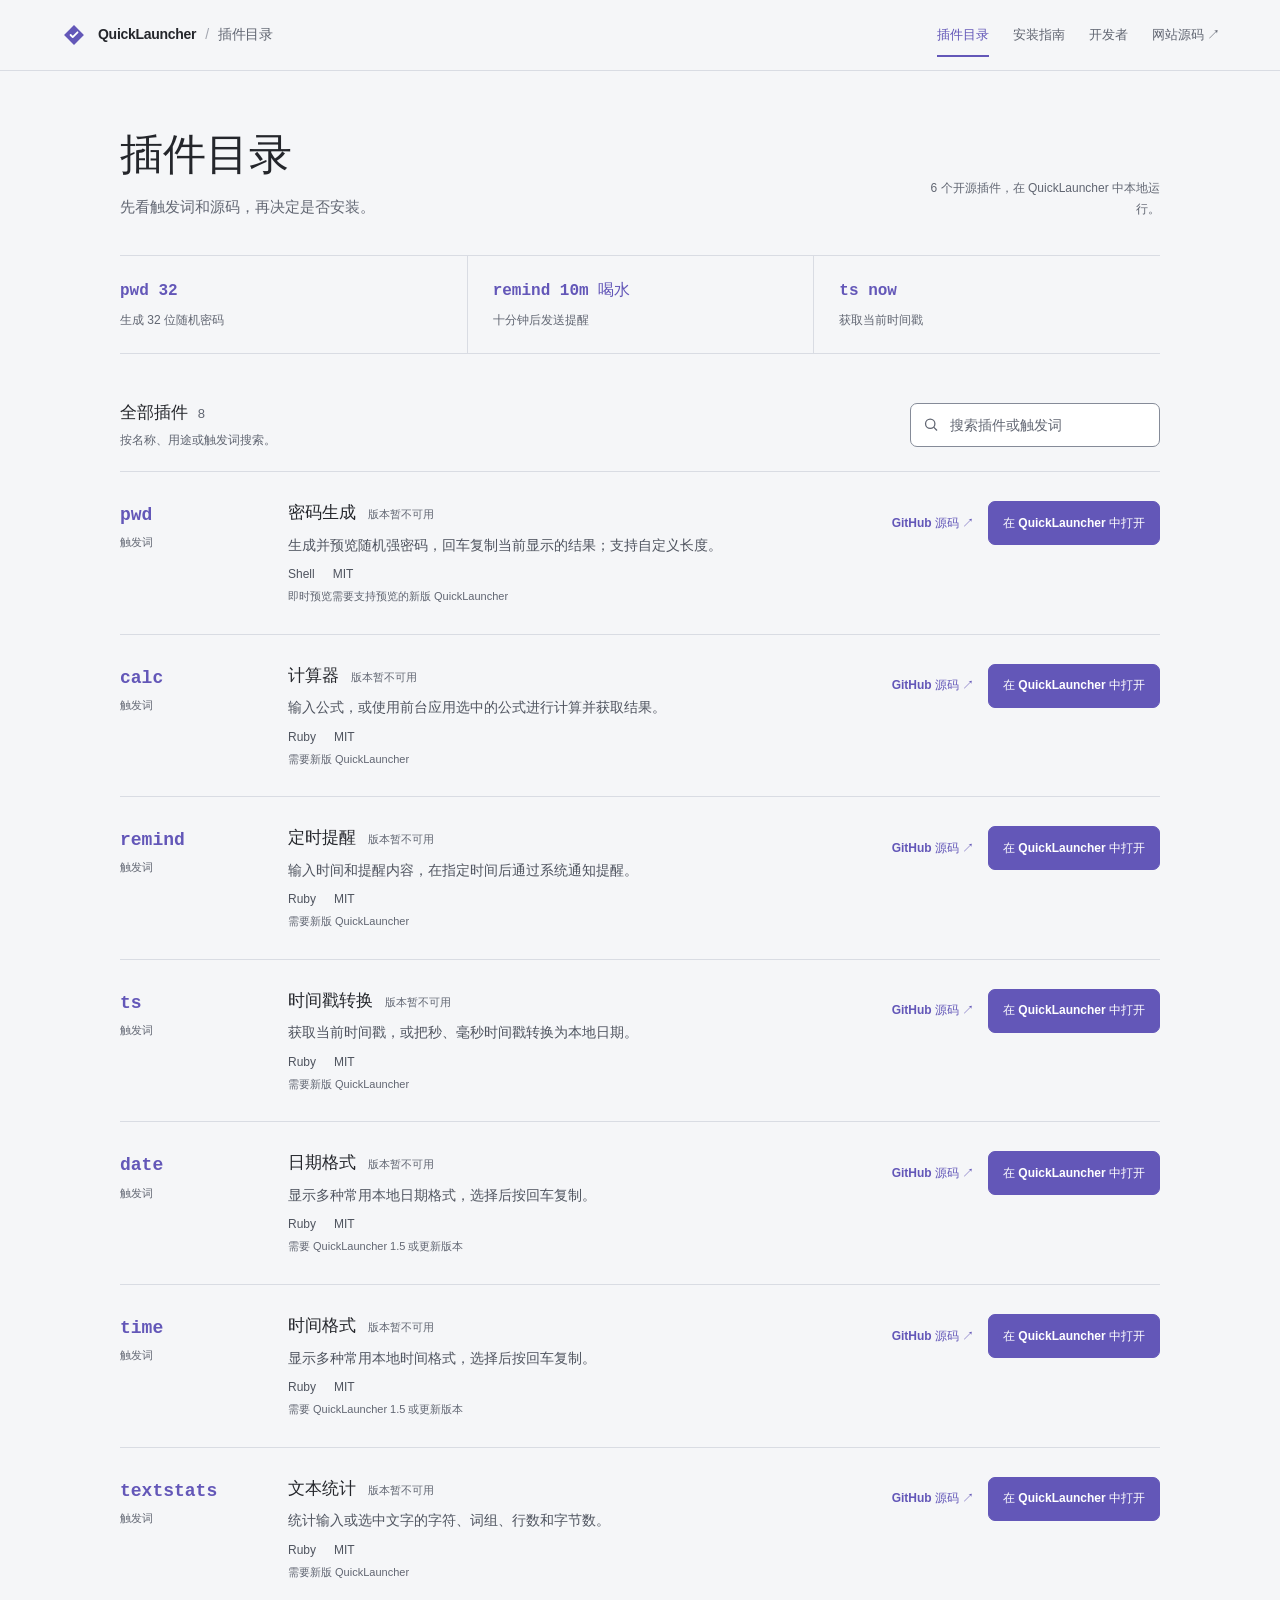
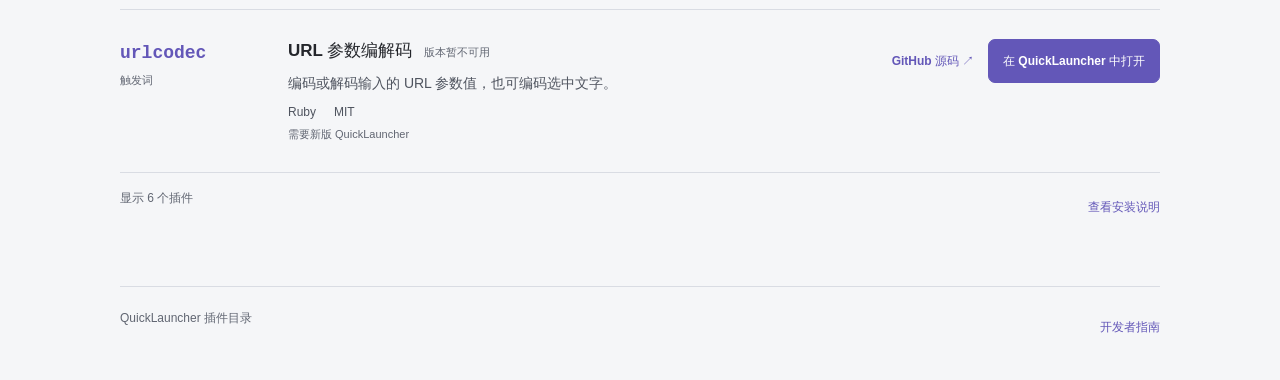
==== commit 9cbd1261: "feat: 收录日期和时间插件 - 增加插件展示、搜索与一键安装入口 - 更新多结果预览协议和版本要求" ====
--- a/index.html
+++ b/index.html
@@ -103,6 +103,34 @@
           </div>
         </article>
 
+        <article class="plugin-card" id="date-plugin" data-search="日期 格式 复制 date calendar 本地 yyyy" data-repository="peiel/quicklauncher-date-plugin">
+          <div class="plugin-trigger"><code>date</code><span>触发词</span></div>
+          <div class="plugin-main">
+            <div class="plugin-title-row"><h3>日期格式</h3><span class="version">版本待同步</span></div>
+            <p class="plugin-summary">显示多种常用本地日期格式，选择后按回车复制。</p>
+            <div class="plugin-meta"><span>Ruby</span><span>MIT</span></div>
+            <p class="plugin-compatibility">需要 QuickLauncher 1.5 或更新版本</p>
+          </div>
+          <div class="plugin-actions">
+            <a class="plugin-source" href="https://github.com/peiel/quicklauncher-date-plugin" target="_blank" rel="noopener noreferrer" aria-label="查看日期格式的 GitHub 源码（在新窗口打开）">GitHub 源码 <span aria-hidden="true">↗</span></a>
+            <a class="plugin-action" href="quicklauncher://install?repo=peiel%2Fquicklauncher-date-plugin" aria-label="在 QuickLauncher 中打开日期格式">在 QuickLauncher 中打开</a>
+          </div>
+        </article>
+
+        <article class="plugin-card" id="time-plugin" data-search="时间 格式 复制 time clock 时区 本地" data-repository="peiel/quicklauncher-time-plugin">
+          <div class="plugin-trigger"><code>time</code><span>触发词</span></div>
+          <div class="plugin-main">
+            <div class="plugin-title-row"><h3>时间格式</h3><span class="version">版本待同步</span></div>
+            <p class="plugin-summary">显示多种常用本地时间格式，选择后按回车复制。</p>
+            <div class="plugin-meta"><span>Ruby</span><span>MIT</span></div>
+            <p class="plugin-compatibility">需要 QuickLauncher 1.5 或更新版本</p>
+          </div>
+          <div class="plugin-actions">
+            <a class="plugin-source" href="https://github.com/peiel/quicklauncher-time-plugin" target="_blank" rel="noopener noreferrer" aria-label="查看时间格式的 GitHub 源码（在新窗口打开）">GitHub 源码 <span aria-hidden="true">↗</span></a>
+            <a class="plugin-action" href="quicklauncher://install?repo=peiel%2Fquicklauncher-time-plugin" aria-label="在 QuickLauncher 中打开时间格式">在 QuickLauncher 中打开</a>
+          </div>
+        </article>
+
         <article class="plugin-card" id="text-stats-plugin" data-search="文本统计 字数 字符 词组 字节 选中文本 text stats textstats" data-repository="peiel/quicklauncher-text-stats-plugin">
           <div class="plugin-trigger"><code>textstats</code><span>触发词</span></div>
           <div class="plugin-main">
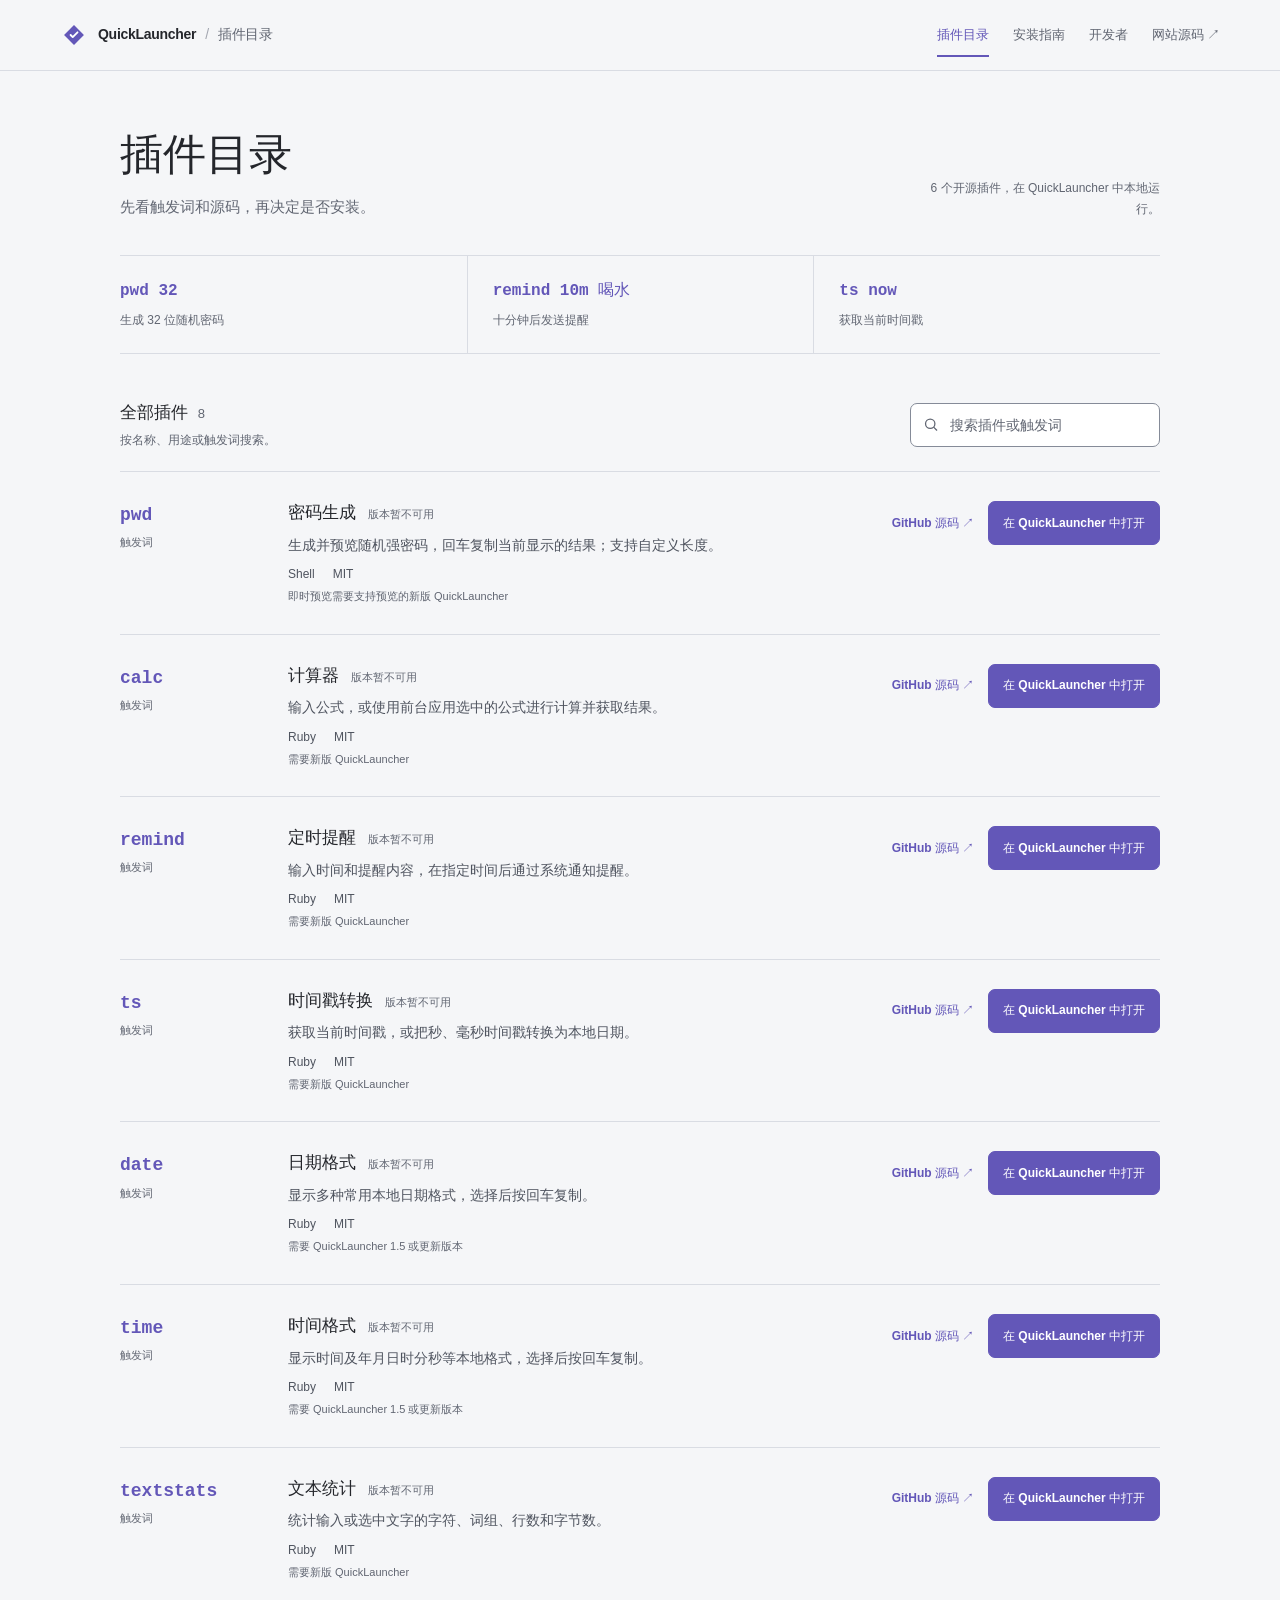
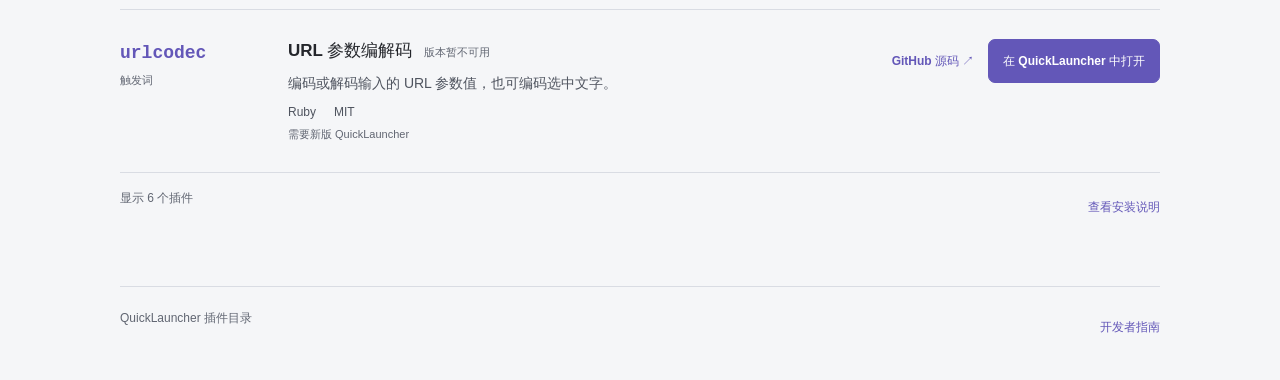
==== commit 7a9ff391: "docs: 更新日期时间插件介绍 - 展示并支持搜索新增的完整日期时间格式" ====
--- a/index.html
+++ b/index.html
@@ -117,11 +117,11 @@
           </div>
         </article>
 
-        <article class="plugin-card" id="time-plugin" data-search="时间 格式 复制 time clock 时区 本地" data-repository="peiel/quicklauncher-time-plugin">
+        <article class="plugin-card" id="time-plugin" data-search="时间 日期时间 年月日时分秒 格式 复制 time clock 时区 本地" data-repository="peiel/quicklauncher-time-plugin">
           <div class="plugin-trigger"><code>time</code><span>触发词</span></div>
           <div class="plugin-main">
             <div class="plugin-title-row"><h3>时间格式</h3><span class="version">版本待同步</span></div>
-            <p class="plugin-summary">显示多种常用本地时间格式，选择后按回车复制。</p>
+            <p class="plugin-summary">显示时间及年月日时分秒等本地格式，选择后按回车复制。</p>
             <div class="plugin-meta"><span>Ruby</span><span>MIT</span></div>
             <p class="plugin-compatibility">需要 QuickLauncher 1.5 或更新版本</p>
           </div>
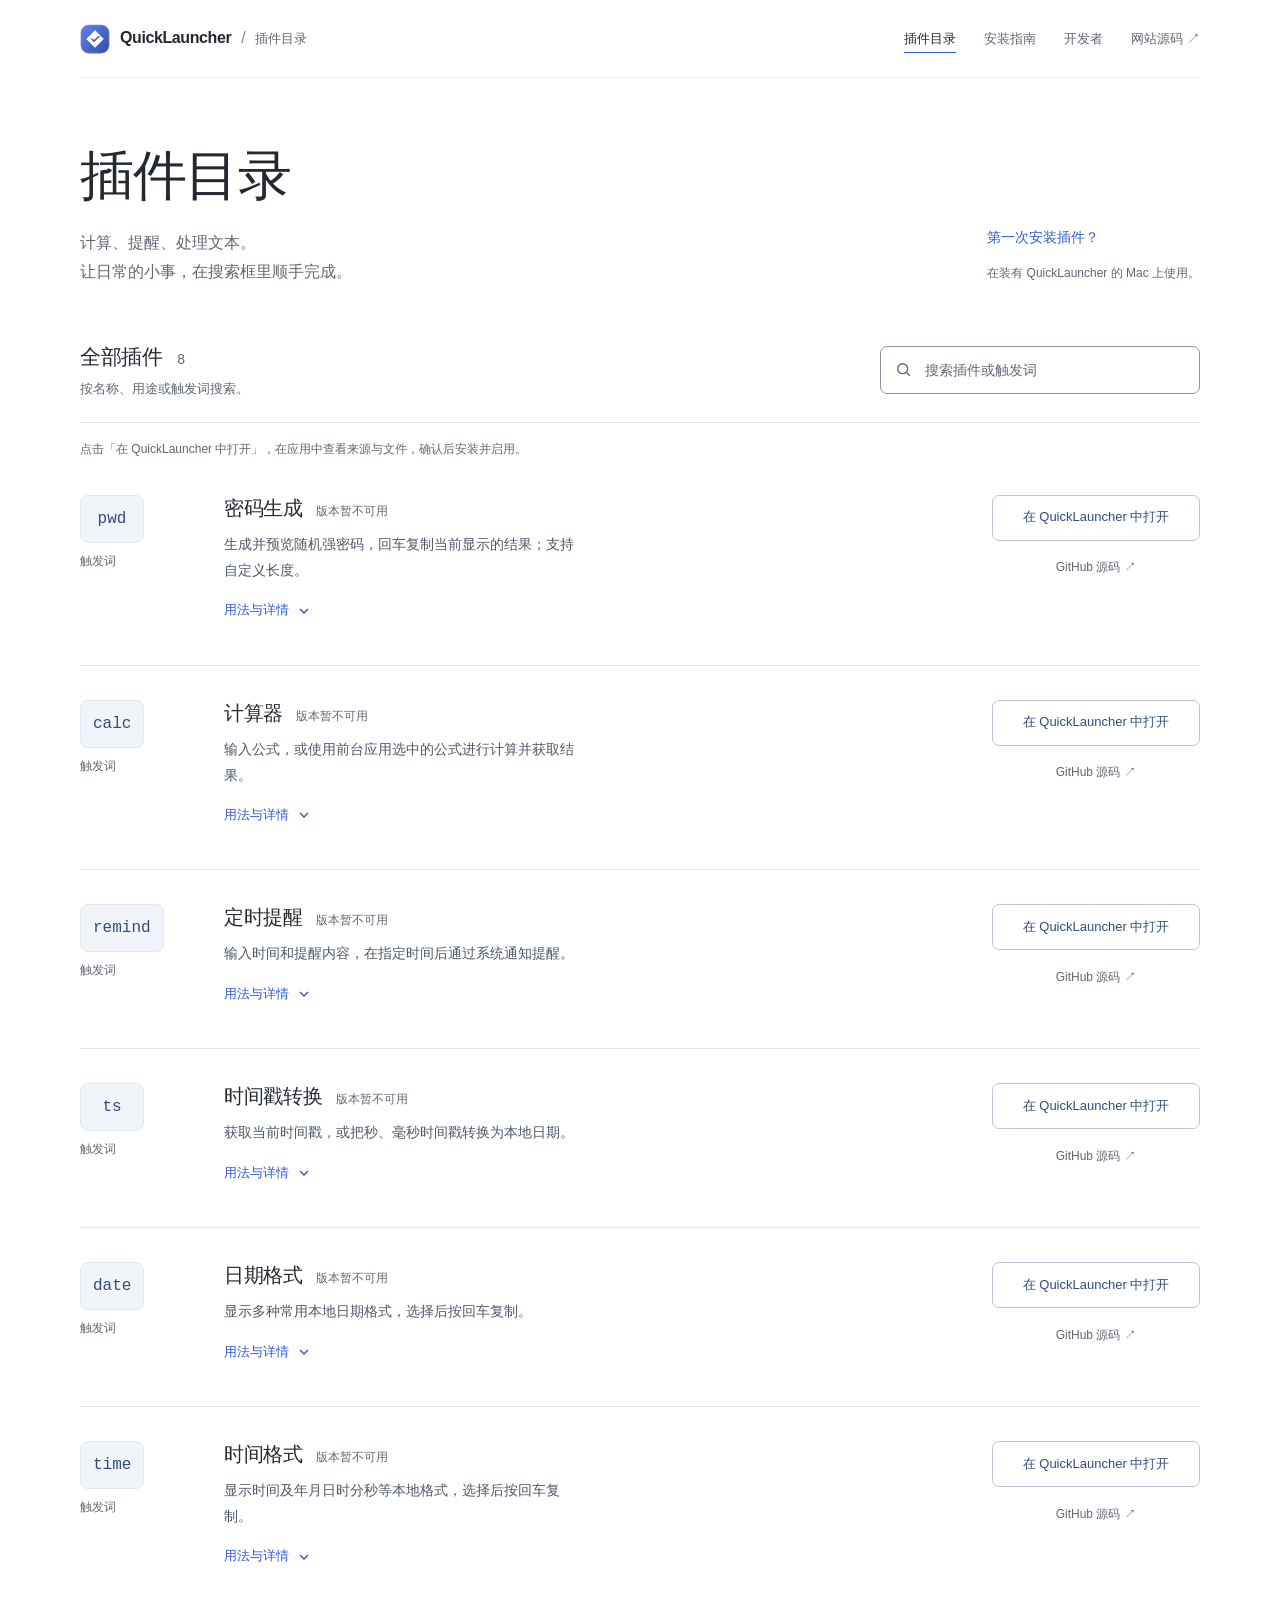
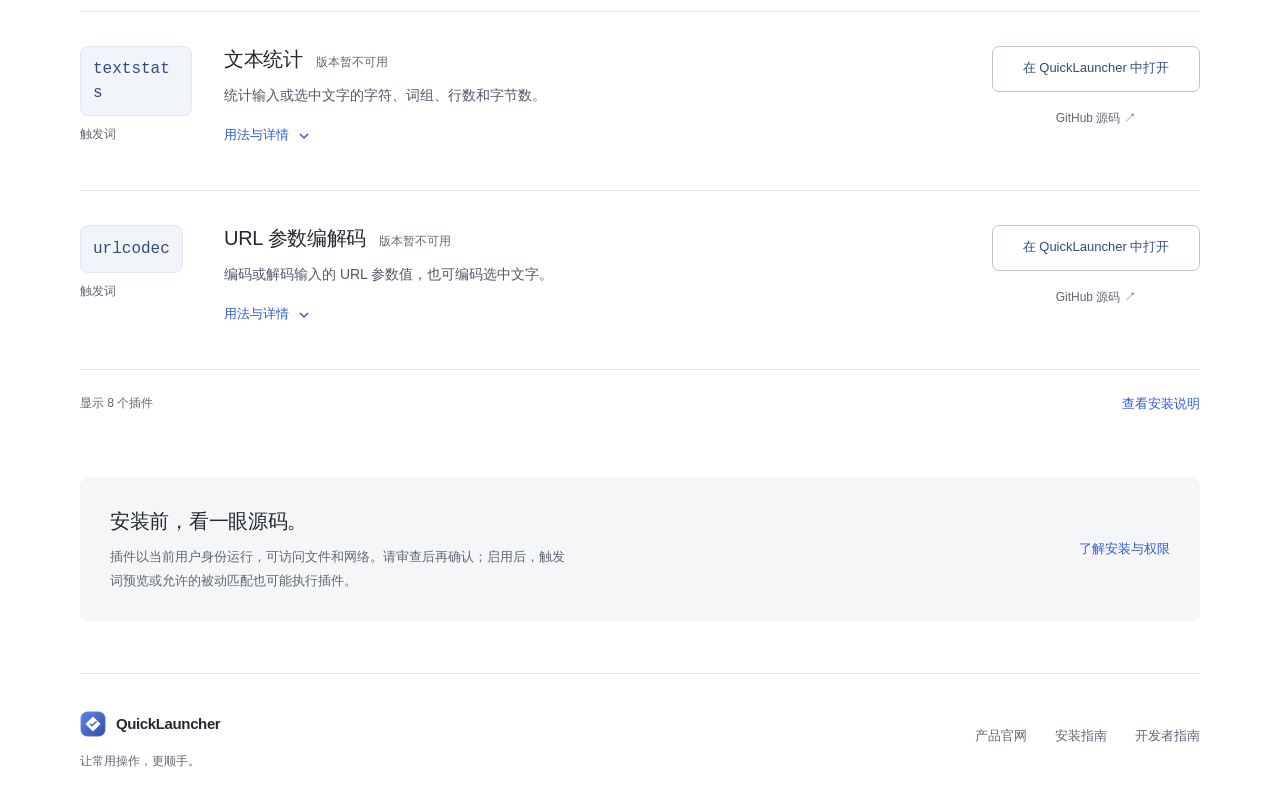
==== commit d83e6206: "feat: refine plugin catalog design and usage details" ====
--- a/index.html
+++ b/index.html
@@ -4,17 +4,19 @@
   <meta charset="utf-8">
   <meta name="viewport" content="width=device-width, initial-scale=1">
   <meta name="color-scheme" content="light">
-  <meta name="theme-color" content="#f5f6f8">
+  <meta name="theme-color" content="#ffffff">
   <meta name="description" content="发现适用于 QuickLauncher 的开源插件，查看触发词、源码和安装说明。">
   <title>插件目录 · QuickLauncher</title>
-  <link rel="stylesheet" href="styles.css?v=20261115-8">
-  <script src="app.js?v=20261115-5" defer></script>
+  <link rel="icon" type="image/svg+xml" href="assets/mark.svg?v=33d8d9871cc1">
+  <link rel="stylesheet" href="styles.css?v=4780c6485f51">
+  <script src="app.js?v=c7e6e3a3b9f5" defer></script>
 </head>
 <body>
+  <a class="skip-link" href="#main">跳到主要内容</a>
   <header class="topbar">
     <div class="topbar-inner">
       <a class="brand" href="./" aria-label="QuickLauncher 插件目录首页">
-        <span class="brand-mark" aria-hidden="true"><svg viewBox="0 0 24 24" fill="none"><path d="M12 3.5 20.5 12 12 20.5 3.5 12 12 3.5Z" fill="currentColor"/><path d="m9.1 12 1.8 1.8 4.1-4.1" stroke="white" stroke-width="1.6" stroke-linecap="round" stroke-linejoin="round"/></svg></span>
+        <img src="assets/mark.svg?v=33d8d9871cc1" width="30" height="30" alt="">
         <span>QuickLauncher<span class="brand-divider">/</span><span class="brand-product">插件目录</span></span>
       </a>
       <nav aria-label="主导航">
@@ -26,38 +28,44 @@
     </div>
   </header>
 
-  <main class="layout catalog-layout">
+  <main id="main" class="layout catalog-layout">
     <div class="content" id="plugins">
-      <div class="intro">
-        <div><h1>插件目录</h1><p>先看触发词和源码，再决定是否安装。</p></div>
-        <p class="catalog-note">6 个开源插件，在 QuickLauncher 中本地运行。</p>
-      </div>
-
-      <div class="command-strip" aria-label="插件使用示例">
-        <div class="command-example"><code>pwd 32</code><span>生成 32 位随机密码</span></div>
-        <div class="command-example"><code>remind 10m 喝水</code><span>十分钟后发送提醒</span></div>
-        <div class="command-example"><code>ts now</code><span>获取当前时间戳</span></div>
+      <div class="intro catalog-intro">
+        <div><h1>插件目录</h1><p>计算、提醒、处理文本。<br>让日常的小事，在搜索框里顺手完成。</p></div>
+        <div class="catalog-aside"><a class="text-link" href="install.html">第一次安装插件？</a><p>在装有 QuickLauncher 的 Mac 上使用。</p></div>
       </div>
 
       <section class="catalog" aria-labelledby="catalog-heading">
         <div class="catalog-top">
-          <div><h2 id="catalog-heading">全部插件 <span class="count" id="plugin-count">6</span></h2><p>按名称、用途或触发词搜索。</p></div>
+          <div><h2 id="catalog-heading">全部插件 <span class="count" id="plugin-count">8</span></h2><p>按名称、用途或触发词搜索。</p></div>
           <div class="search-wrap"><svg viewBox="0 0 20 20" fill="none" aria-hidden="true"><circle cx="8.5" cy="8.5" r="5.5"/><path d="m12.5 12.5 4 4"/></svg><label class="visually-hidden" for="plugin-search">搜索插件</label><input id="plugin-search" type="search" placeholder="搜索插件或触发词" autocomplete="off"></div>
         </div>
+        <p class="install-context">点击「在 QuickLauncher 中打开」，在应用中查看来源与文件，确认后安装并启用。</p>
         <p class="search-status visually-hidden" id="search-status" role="status" aria-live="polite"></p>
-        <noscript><p>启用 JavaScript 后可查看同步的插件版本，也可通过 GitHub 查看最新发布。</p></noscript>
+        <noscript><p class="no-script-note">搜索和版本同步需要 JavaScript；你仍可展开下方用法，或通过 GitHub 查看最新发布。</p><style>.search-wrap { display: none; }</style></noscript>
 
         <article class="plugin-card" id="password-plugin" data-search="密码生成 password pwd pwd 32 gpwd 随机 强密码 长度" data-repository="peiel/quicklauncher-password-plugin">
           <div class="plugin-trigger"><code>pwd</code><span>触发词</span></div>
           <div class="plugin-main">
             <div class="plugin-title-row"><h3>密码生成</h3><span class="version">版本待同步</span></div>
             <p class="plugin-summary">生成并预览随机强密码，回车复制当前显示的结果；支持自定义长度。</p>
-            <div class="plugin-meta"><span>Shell</span><span>MIT</span></div>
-            <p class="plugin-compatibility">即时预览需要支持预览的新版 QuickLauncher</p>
-          </div>
-          <div class="plugin-actions">
+            <details class="plugin-details">
+              <summary><span>用法与详情<span class="visually-hidden">：密码生成</span></span><svg viewBox="0 0 16 16" fill="none" aria-hidden="true"><path d="m4 6 4 4 4-4"/></svg></summary>
+              <div class="detail-body">
+                <h4>在搜索框中输入</h4>
+                <ul class="usage-examples">
+                  <li><code>pwd</code><span>使用默认长度</span></li>
+                  <li><code>pwd 32</code><span>生成 32 位密码</span></li>
+                </ul>
+                <p class="usage-note">支持 8–128 位。输入触发词即可生成预览，按回车复制当前显示的同一个密码。</p>
+                <div class="detail-meta"><div class="plugin-meta"><span>Shell</span><span>MIT</span></div><p class="plugin-compatibility">即时预览需要支持预览的新版 QuickLauncher</p></div>
+                <p class="repository-name"><span>GitHub 仓库</span><code>peiel/quicklauncher-password-plugin</code></p>
+              </div>
+            </details>
+          </div>
+          <div class="plugin-actions">
+            <a class="plugin-action" href="quicklauncher://install?repo=peiel%2Fquicklauncher-password-plugin" aria-label="在 QuickLauncher 中打开密码生成">在 QuickLauncher 中打开</a>
             <a class="plugin-source" href="https://github.com/peiel/quicklauncher-password-plugin" target="_blank" rel="noopener noreferrer" aria-label="查看密码生成的 GitHub 源码（在新窗口打开）">GitHub 源码 <span aria-hidden="true">↗</span></a>
-            <a class="plugin-action" href="quicklauncher://install?repo=peiel%2Fquicklauncher-password-plugin" aria-label="在 QuickLauncher 中打开密码生成">在 QuickLauncher 中打开</a>
           </div>
         </article>
 
@@ -66,12 +74,23 @@
           <div class="plugin-main">
             <div class="plugin-title-row"><h3>计算器</h3><span class="version">版本待同步</span></div>
             <p class="plugin-summary">输入公式，或使用前台应用选中的公式进行计算并获取结果。</p>
-            <div class="plugin-meta"><span>Ruby</span><span>MIT</span></div>
-            <p class="plugin-compatibility">需要新版 QuickLauncher</p>
-          </div>
-          <div class="plugin-actions">
+            <details class="plugin-details">
+              <summary><span>用法与详情<span class="visually-hidden">：计算器</span></span><svg viewBox="0 0 16 16" fill="none" aria-hidden="true"><path d="m4 6 4 4 4-4"/></svg></summary>
+              <div class="detail-body">
+                <h4>在搜索框中输入</h4>
+                <ul class="usage-examples">
+                  <li><code>calc (1 + 2) * 3</code><span>计算带括号的公式</span></li>
+                  <li><code>calc 2^10</code><span>计算幂运算</span></li>
+                </ul>
+                <p class="usage-note">结果会显示并复制。也可以先在其他应用中选中公式，再只输入 calc；选区读取需要按需授予辅助功能权限。</p>
+                <div class="detail-meta"><div class="plugin-meta"><span>Ruby</span><span>MIT</span></div><p class="plugin-compatibility">需要新版 QuickLauncher</p></div>
+                <p class="repository-name"><span>GitHub 仓库</span><code>peiel/quicklauncher-calculator-plugin</code></p>
+              </div>
+            </details>
+          </div>
+          <div class="plugin-actions">
+            <a class="plugin-action" href="quicklauncher://install?repo=peiel%2Fquicklauncher-calculator-plugin" aria-label="在 QuickLauncher 中打开计算器">在 QuickLauncher 中打开</a>
             <a class="plugin-source" href="https://github.com/peiel/quicklauncher-calculator-plugin" target="_blank" rel="noopener noreferrer" aria-label="查看计算器的 GitHub 源码（在新窗口打开）">GitHub 源码 <span aria-hidden="true">↗</span></a>
-            <a class="plugin-action" href="quicklauncher://install?repo=peiel%2Fquicklauncher-calculator-plugin" aria-label="在 QuickLauncher 中打开计算器">在 QuickLauncher 中打开</a>
           </div>
         </article>
 
@@ -80,12 +99,23 @@
           <div class="plugin-main">
             <div class="plugin-title-row"><h3>定时提醒</h3><span class="version">版本待同步</span></div>
             <p class="plugin-summary">输入时间和提醒内容，在指定时间后通过系统通知提醒。</p>
-            <div class="plugin-meta"><span>Ruby</span><span>MIT</span></div>
-            <p class="plugin-compatibility">需要新版 QuickLauncher</p>
-          </div>
-          <div class="plugin-actions">
+            <details class="plugin-details">
+              <summary><span>用法与详情<span class="visually-hidden">：定时提醒</span></span><svg viewBox="0 0 16 16" fill="none" aria-hidden="true"><path d="m4 6 4 4 4-4"/></svg></summary>
+              <div class="detail-body">
+                <h4>在搜索框中输入</h4>
+                <ul class="usage-examples">
+                  <li><code>remind 10m 喝水</code><span>十分钟后提醒</span></li>
+                  <li><code>remind 30秒 检查烤箱</code><span>三十秒后提醒</span></li>
+                </ul>
+                <p class="usage-note">使用整数与时间单位，最长支持 30 天。首次使用按需允许通知；提醒的显示受系统通知设置与专注模式影响。</p>
+                <div class="detail-meta"><div class="plugin-meta"><span>Ruby</span><span>MIT</span></div><p class="plugin-compatibility">需要新版 QuickLauncher</p></div>
+                <p class="repository-name"><span>GitHub 仓库</span><code>peiel/quicklauncher-reminder-plugin</code></p>
+              </div>
+            </details>
+          </div>
+          <div class="plugin-actions">
+            <a class="plugin-action" href="quicklauncher://install?repo=peiel%2Fquicklauncher-reminder-plugin" aria-label="在 QuickLauncher 中打开定时提醒">在 QuickLauncher 中打开</a>
             <a class="plugin-source" href="https://github.com/peiel/quicklauncher-reminder-plugin" target="_blank" rel="noopener noreferrer" aria-label="查看定时提醒的 GitHub 源码（在新窗口打开）">GitHub 源码 <span aria-hidden="true">↗</span></a>
-            <a class="plugin-action" href="quicklauncher://install?repo=peiel%2Fquicklauncher-reminder-plugin" aria-label="在 QuickLauncher 中打开定时提醒">在 QuickLauncher 中打开</a>
           </div>
         </article>
 
@@ -94,12 +124,23 @@
           <div class="plugin-main">
             <div class="plugin-title-row"><h3>时间戳转换</h3><span class="version">版本待同步</span></div>
             <p class="plugin-summary">获取当前时间戳，或把秒、毫秒时间戳转换为本地日期。</p>
-            <div class="plugin-meta"><span>Ruby</span><span>MIT</span></div>
-            <p class="plugin-compatibility">需要新版 QuickLauncher</p>
-          </div>
-          <div class="plugin-actions">
+            <details class="plugin-details">
+              <summary><span>用法与详情<span class="visually-hidden">：时间戳转换</span></span><svg viewBox="0 0 16 16" fill="none" aria-hidden="true"><path d="m4 6 4 4 4-4"/></svg></summary>
+              <div class="detail-body">
+                <h4>在搜索框中输入</h4>
+                <ul class="usage-examples">
+                  <li><code>ts now</code><span>获取当前秒级时间戳</span></li>
+                  <li><code>ts 1700000000123</code><span>将毫秒时间戳转为日期</span></li>
+                </ul>
+                <p class="usage-note">1–10 位数字按秒、13 位按毫秒转换，日期采用本机时区。也可输入 ts ms 1000 明确指定毫秒。</p>
+                <div class="detail-meta"><div class="plugin-meta"><span>Ruby</span><span>MIT</span></div><p class="plugin-compatibility">需要新版 QuickLauncher</p></div>
+                <p class="repository-name"><span>GitHub 仓库</span><code>peiel/quicklauncher-timestamp-plugin</code></p>
+              </div>
+            </details>
+          </div>
+          <div class="plugin-actions">
+            <a class="plugin-action" href="quicklauncher://install?repo=peiel%2Fquicklauncher-timestamp-plugin" aria-label="在 QuickLauncher 中打开时间戳转换">在 QuickLauncher 中打开</a>
             <a class="plugin-source" href="https://github.com/peiel/quicklauncher-timestamp-plugin" target="_blank" rel="noopener noreferrer" aria-label="查看时间戳转换的 GitHub 源码（在新窗口打开）">GitHub 源码 <span aria-hidden="true">↗</span></a>
-            <a class="plugin-action" href="quicklauncher://install?repo=peiel%2Fquicklauncher-timestamp-plugin" aria-label="在 QuickLauncher 中打开时间戳转换">在 QuickLauncher 中打开</a>
           </div>
         </article>
 
@@ -108,12 +149,22 @@
           <div class="plugin-main">
             <div class="plugin-title-row"><h3>日期格式</h3><span class="version">版本待同步</span></div>
             <p class="plugin-summary">显示多种常用本地日期格式，选择后按回车复制。</p>
-            <div class="plugin-meta"><span>Ruby</span><span>MIT</span></div>
-            <p class="plugin-compatibility">需要 QuickLauncher 1.5 或更新版本</p>
-          </div>
-          <div class="plugin-actions">
+            <details class="plugin-details">
+              <summary><span>用法与详情<span class="visually-hidden">：日期格式</span></span><svg viewBox="0 0 16 16" fill="none" aria-hidden="true"><path d="m4 6 4 4 4-4"/></svg></summary>
+              <div class="detail-body">
+                <h4>在搜索框中输入</h4>
+                <ul class="usage-examples">
+                  <li><code>date</code><span>预览并选择日期格式</span></li>
+                </ul>
+                <p class="usage-note">提供 ISO、斜杠、中文、紧凑和带星期的日期格式。用方向键选择结果，按回车复制。</p>
+                <div class="detail-meta"><div class="plugin-meta"><span>Ruby</span><span>MIT</span></div><p class="plugin-compatibility">需要 QuickLauncher 1.5 或更新版本</p></div>
+                <p class="repository-name"><span>GitHub 仓库</span><code>peiel/quicklauncher-date-plugin</code></p>
+              </div>
+            </details>
+          </div>
+          <div class="plugin-actions">
+            <a class="plugin-action" href="quicklauncher://install?repo=peiel%2Fquicklauncher-date-plugin" aria-label="在 QuickLauncher 中打开日期格式">在 QuickLauncher 中打开</a>
             <a class="plugin-source" href="https://github.com/peiel/quicklauncher-date-plugin" target="_blank" rel="noopener noreferrer" aria-label="查看日期格式的 GitHub 源码（在新窗口打开）">GitHub 源码 <span aria-hidden="true">↗</span></a>
-            <a class="plugin-action" href="quicklauncher://install?repo=peiel%2Fquicklauncher-date-plugin" aria-label="在 QuickLauncher 中打开日期格式">在 QuickLauncher 中打开</a>
           </div>
         </article>
 
@@ -122,12 +173,22 @@
           <div class="plugin-main">
             <div class="plugin-title-row"><h3>时间格式</h3><span class="version">版本待同步</span></div>
             <p class="plugin-summary">显示时间及年月日时分秒等本地格式，选择后按回车复制。</p>
-            <div class="plugin-meta"><span>Ruby</span><span>MIT</span></div>
-            <p class="plugin-compatibility">需要 QuickLauncher 1.5 或更新版本</p>
-          </div>
-          <div class="plugin-actions">
+            <details class="plugin-details">
+              <summary><span>用法与详情<span class="visually-hidden">：时间格式</span></span><svg viewBox="0 0 16 16" fill="none" aria-hidden="true"><path d="m4 6 4 4 4-4"/></svg></summary>
+              <div class="detail-body">
+                <h4>在搜索框中输入</h4>
+                <ul class="usage-examples">
+                  <li><code>time</code><span>预览并选择时间格式</span></li>
+                </ul>
+                <p class="usage-note">提供时分秒、完整日期时间、ISO 8601 和时间戳等 8 种格式。用方向键选择结果，按回车复制。</p>
+                <div class="detail-meta"><div class="plugin-meta"><span>Ruby</span><span>MIT</span></div><p class="plugin-compatibility">需要 QuickLauncher 1.5 或更新版本</p></div>
+                <p class="repository-name"><span>GitHub 仓库</span><code>peiel/quicklauncher-time-plugin</code></p>
+              </div>
+            </details>
+          </div>
+          <div class="plugin-actions">
+            <a class="plugin-action" href="quicklauncher://install?repo=peiel%2Fquicklauncher-time-plugin" aria-label="在 QuickLauncher 中打开时间格式">在 QuickLauncher 中打开</a>
             <a class="plugin-source" href="https://github.com/peiel/quicklauncher-time-plugin" target="_blank" rel="noopener noreferrer" aria-label="查看时间格式的 GitHub 源码（在新窗口打开）">GitHub 源码 <span aria-hidden="true">↗</span></a>
-            <a class="plugin-action" href="quicklauncher://install?repo=peiel%2Fquicklauncher-time-plugin" aria-label="在 QuickLauncher 中打开时间格式">在 QuickLauncher 中打开</a>
           </div>
         </article>
 
@@ -136,12 +197,23 @@
           <div class="plugin-main">
             <div class="plugin-title-row"><h3>文本统计</h3><span class="version">版本待同步</span></div>
             <p class="plugin-summary">统计输入或选中文字的字符、词组、行数和字节数。</p>
-            <div class="plugin-meta"><span>Ruby</span><span>MIT</span></div>
-            <p class="plugin-compatibility">需要新版 QuickLauncher</p>
-          </div>
-          <div class="plugin-actions">
+            <details class="plugin-details">
+              <summary><span>用法与详情<span class="visually-hidden">：文本统计</span></span><svg viewBox="0 0 16 16" fill="none" aria-hidden="true"><path d="m4 6 4 4 4-4"/></svg></summary>
+              <div class="detail-body">
+                <h4>在搜索框中输入</h4>
+                <ul class="usage-examples">
+                  <li><code>textstats hello world</code><span>统计输入文字</span></li>
+                  <li><code>textstats</code><span>统计前台应用选中文字</span></li>
+                </ul>
+                <p class="usage-note">统计字符、词组、行数和 UTF-8 字节；词组统计不等同于中文分词。使用选中文字时，需要按需授予辅助功能权限。</p>
+                <div class="detail-meta"><div class="plugin-meta"><span>Ruby</span><span>MIT</span></div><p class="plugin-compatibility">需要新版 QuickLauncher</p></div>
+                <p class="repository-name"><span>GitHub 仓库</span><code>peiel/quicklauncher-text-stats-plugin</code></p>
+              </div>
+            </details>
+          </div>
+          <div class="plugin-actions">
+            <a class="plugin-action" href="quicklauncher://install?repo=peiel%2Fquicklauncher-text-stats-plugin" aria-label="在 QuickLauncher 中打开文本统计">在 QuickLauncher 中打开</a>
             <a class="plugin-source" href="https://github.com/peiel/quicklauncher-text-stats-plugin" target="_blank" rel="noopener noreferrer" aria-label="查看文本统计的 GitHub 源码（在新窗口打开）">GitHub 源码 <span aria-hidden="true">↗</span></a>
-            <a class="plugin-action" href="quicklauncher://install?repo=peiel%2Fquicklauncher-text-stats-plugin" aria-label="在 QuickLauncher 中打开文本统计">在 QuickLauncher 中打开</a>
           </div>
         </article>
 
@@ -150,21 +222,40 @@
           <div class="plugin-main">
             <div class="plugin-title-row"><h3>URL 参数编解码</h3><span class="version">版本待同步</span></div>
             <p class="plugin-summary">编码或解码输入的 URL 参数值，也可编码选中文字。</p>
-            <div class="plugin-meta"><span>Ruby</span><span>MIT</span></div>
-            <p class="plugin-compatibility">需要新版 QuickLauncher</p>
-          </div>
-          <div class="plugin-actions">
+            <details class="plugin-details">
+              <summary><span>用法与详情<span class="visually-hidden">：URL 参数编解码</span></span><svg viewBox="0 0 16 16" fill="none" aria-hidden="true"><path d="m4 6 4 4 4-4"/></svg></summary>
+              <div class="detail-body">
+                <h4>在搜索框中输入</h4>
+                <ul class="usage-examples">
+                  <li><code>urlcodec hello world</code><span>编码为 hello+world</span></li>
+                  <li><code>urlcodec -d hello+world</code><span>解码为 hello world</span></li>
+                </ul>
+                <p class="usage-note">处理单个 URL 参数值。空格编码为 +，原有 + 编码为 %2B，不解析完整 URL。也可只输入触发词编码选中文字，需按需授予辅助功能权限。</p>
+                <div class="detail-meta"><div class="plugin-meta"><span>Ruby</span><span>MIT</span></div><p class="plugin-compatibility">需要新版 QuickLauncher</p></div>
+                <p class="repository-name"><span>GitHub 仓库</span><code>peiel/quicklauncher-url-codec-plugin</code></p>
+              </div>
+            </details>
+          </div>
+          <div class="plugin-actions">
+            <a class="plugin-action" href="quicklauncher://install?repo=peiel%2Fquicklauncher-url-codec-plugin" aria-label="在 QuickLauncher 中打开 URL 参数编解码">在 QuickLauncher 中打开</a>
             <a class="plugin-source" href="https://github.com/peiel/quicklauncher-url-codec-plugin" target="_blank" rel="noopener noreferrer" aria-label="查看 URL 参数编解码的 GitHub 源码（在新窗口打开）">GitHub 源码 <span aria-hidden="true">↗</span></a>
-            <a class="plugin-action" href="quicklauncher://install?repo=peiel%2Fquicklauncher-url-codec-plugin" aria-label="在 QuickLauncher 中打开 URL 参数编解码">在 QuickLauncher 中打开</a>
           </div>
         </article>
 
         <div id="empty-state" class="empty-state" hidden><strong>没有找到匹配的插件</strong><span>试试其他名称、用途或触发词。</span></div>
-        <div class="catalog-foot"><span>显示 <span id="result-count">6</span> 个插件</span><a href="install.html">查看安装说明</a></div>
+        <div class="catalog-foot"><span>显示 <span id="result-count">8</span> 个插件</span><a href="install.html">查看安装说明</a></div>
       </section>
 
-      <footer><span>QuickLauncher 插件目录</span><a href="developer.html">开发者指南</a></footer>
+      <aside class="catalog-help" aria-labelledby="catalog-help-title">
+        <div><h2 id="catalog-help-title">安装前，看一眼源码。</h2><p>插件以当前用户身份运行，可访问文件和网络。请审查后再确认；启用后，触发词预览或允许的被动匹配也可能执行插件。</p></div>
+        <a class="text-link" href="install.html">了解安装与权限</a>
+      </aside>
+
     </div>
   </main>
+  <footer class="footer">
+        <div class="footer-identity"><a class="brand" href="https://quicklauncher.flyee.tech/"><img src="assets/mark.svg?v=33d8d9871cc1" width="26" height="26" alt="">QuickLauncher</a><p>让常用操作，更顺手。</p></div>
+        <nav class="footer-links" aria-label="页脚导航"><a href="https://quicklauncher.flyee.tech/">产品官网</a><a href="install.html">安装指南</a><a href="developer.html">开发者指南</a></nav>
+      </footer>
 </body>
 </html>
--- a/styles.css
+++ b/styles.css
@@ -1,209 +1,249 @@
 :root {
   color-scheme: light;
-  --paper: #f5f6f8;
-  --ink: #24262b;
-  --muted: #616672;
-  --line: #d9dce3;
-  --accent: #6357b8;
-  --accent-hover: #50449d;
-  --surface: #ffffff;
-  --code-bg: #26242f;
-  --code-ink: #f3f0ff;
-  --control-border: #858b98;
-  font-family: -apple-system, BlinkMacSystemFont, "SF Pro Text", "PingFang SC", "Microsoft YaHei", sans-serif;
+  --paper: #ffffff;
+  --soft: #f5f6f8;
+  --ink: #242831;
+  --muted: #606774;
+  --line: #e3e6eb;
+  --accent: #315bd6;
+  --accent-hover: #244ab9;
+  --code-bg: #292b32;
+  --code-ink: #f3f4f7;
+  --control-border: #8a94a3;
+  font-family: -apple-system, BlinkMacSystemFont, "SF Pro Text", "PingFang SC", "Hiragino Sans GB", "Microsoft YaHei", sans-serif;
   color: var(--ink);
   background: var(--paper);
   font-synthesis: none;
   text-rendering: optimizeLegibility;
+  -webkit-font-smoothing: antialiased;
 }
 
 * { box-sizing: border-box; }
 html { scroll-behavior: smooth; }
 body { margin: 0; min-width: 280px; }
-a { color: inherit; text-decoration: none; }
+a { color: inherit; text-decoration: none; text-underline-offset: 4px; }
 a:hover { text-decoration: underline; }
-a:focus-visible, input:focus-visible, button:focus-visible { outline: 3px solid var(--accent); outline-offset: 3px; }
+a:focus-visible, input:focus-visible, button:focus-visible, summary:focus-visible { outline: 3px solid var(--accent); outline-offset: 5px; }
 [hidden] { display: none !important; }
 .visually-hidden { position: absolute; width: 1px; height: 1px; padding: 0; margin: -1px; overflow: hidden; clip: rect(0,0,0,0); white-space: nowrap; border: 0; }
+.skip-link { position: absolute; left: 20px; top: -100px; padding: 12px 18px; z-index: 10; border: 1px solid var(--accent); border-radius: 6px; background: white; color: var(--accent); }
+.skip-link:focus { top: 12px; }
 code { font-family: ui-monospace, SFMono-Regular, Menlo, monospace; }
-
-.topbar { border-bottom: 1px solid var(--line); }
-.topbar-inner { width: min(1160px, calc(100% - 80px)); min-height: 70px; margin: auto; display: flex; justify-content: space-between; align-items: center; gap: 28px; }
-.brand { display: inline-flex; align-items: center; gap: 10px; font-size: 14px; font-weight: 700; letter-spacing: -.02em; white-space: nowrap; }
+h1, h2, h3, h4, p { overflow-wrap: anywhere; }
+h1, h2, h3, h4 { font-weight: 500; }
+
+.topbar-inner, .layout, .footer { width: min(1120px, calc(100% - 96px)); margin-inline: auto; }
+.topbar-inner { min-height: 78px; display: flex; justify-content: space-between; align-items: center; gap: 28px; border-bottom: 1px solid #edf0f4; }
+.brand { display: inline-flex; align-items: center; gap: 10px; min-height: 44px; font-size: 16px; font-weight: 600; letter-spacing: -.025em; white-space: nowrap; }
 .brand:hover { text-decoration: none; }
-.brand-mark { display: flex; width: 28px; height: 28px; color: var(--accent); }
-.brand-mark svg { width: 100%; height: 100%; }
-.brand-divider { padding: 0 9px; color: #a2a6b0; font-weight: 400; }
-.brand-product { color: var(--muted); font-weight: 500; }
-.topbar nav { display: flex; align-items: center; gap: 24px; flex-shrink: 0; }
-.topbar nav a { display: inline-flex; align-items: center; min-height: 44px; color: var(--muted); font-size: 13px; font-weight: 600; }
-.topbar nav a:hover, .topbar nav .nav-current { color: var(--accent); text-decoration: none; }
-.topbar nav .nav-current { box-shadow: inset 0 -2px var(--accent); }
-.topbar nav a span, .plugin-source span { padding-left: 3px; }
-
-.layout { width: min(1160px, calc(100% - 80px)); margin: auto; padding: 58px 0 0; display: grid; grid-template-columns: 180px minmax(0,1fr); gap: 62px; }
-.content { max-width: 1040px; min-width: 0; }
+.brand img { flex: none; display: block; }
+.brand-divider { padding: 0 10px; color: #7d8592; font-weight: 400; }
+.brand-product { color: var(--muted); font-size: 13px; font-weight: 400; letter-spacing: 0; }
+.topbar nav { display: flex; align-items: center; gap: 28px; flex-shrink: 0; }
+.topbar nav a { display: inline-flex; align-items: center; min-height: 44px; color: var(--muted); font-size: 13px; font-weight: 400; }
+.topbar nav a:hover, .topbar nav .nav-current { color: var(--ink); }
+.topbar nav .nav-current { text-decoration: underline; text-decoration-color: var(--accent); text-underline-offset: 9px; }
+.topbar nav a span, .plugin-source span { padding-left: 4px; }
+.layout { padding-top: 56px; display: grid; grid-template-columns: 180px minmax(0,1fr); gap: 48px; }
+.content { min-width: 0; }
 .catalog-layout { display: block; }
 .catalog-layout > .content { width: 100%; margin-inline: auto; }
-.intro { display: flex; justify-content: space-between; align-items: end; gap: 28px; margin: 0 0 35px; }
-.intro h1 { margin: 0; font-size: 43px; line-height: 1.2; letter-spacing: 0; }
-.intro p { margin: 13px 0 0; color: var(--muted); font-size: 15px; line-height: 1.75; }
-.intro .catalog-note { max-width: 250px; margin: 0; font-size: 12px; text-align: right; }
-.protocol-version { flex: none; color: var(--accent); font: 600 13px ui-monospace, SFMono-Regular, Menlo, monospace; }
-
-.command-strip { display: grid; grid-template-columns: repeat(3,minmax(0,1fr)); margin-bottom: 47px; border-block: 1px solid var(--line); }
-.command-example { min-width: 0; padding: 23px 25px; border-left: 1px solid var(--line); }
-.command-example:first-child { padding-left: 0; border-left: 0; }
-.command-example code { display: block; color: var(--accent); font-size: 16px; font-weight: 700; line-height: 1.5; overflow-wrap: anywhere; }
-.command-example span { display: block; margin-top: 8px; color: var(--muted); font-size: 12px; line-height: 1.6; }
-
-.catalog-top { display: flex; justify-content: space-between; align-items: center; gap: 24px; padding-bottom: 22px; border-bottom: 1px solid var(--line); }
-.catalog-top h2 { margin: 0; font-size: 17px; }
-.catalog-top p { margin: 8px 0 0; color: var(--muted); font-size: 12px; }
-.count { margin-left: 5px; color: var(--muted); font-size: 13px; font-weight: 500; }
-.search-wrap { position: relative; width: 250px; min-width: 170px; }
-.search-wrap svg { position: absolute; left: 13px; top: 50%; width: 17px; height: 17px; transform: translateY(-50%); stroke: var(--muted); stroke-width: 1.5; }
-.search-wrap input { appearance: none; width: 100%; height: 44px; border: 1px solid var(--control-border); border-radius: 7px; background: var(--surface); padding: 0 13px 0 39px; font: inherit; font-size: 14px; color: var(--ink); }
+.intro { display: flex; justify-content: space-between; align-items: flex-end; gap: 32px; margin-bottom: 40px; }
+.intro h1 { margin: 0; font-family: "PingFang SC", -apple-system, BlinkMacSystemFont, "Hiragino Sans GB", "Microsoft YaHei", sans-serif; font-size: clamp(38px, 4.6vw, 54px); font-weight: 500; line-height: 1.25; letter-spacing: -.025em; }
+.intro p { margin: 18px 0 0; color: var(--muted); font-size: 16px; line-height: 1.85; }
+.catalog-intro { padding-block: 8px 8px; margin-bottom: 46px; }
+.catalog-aside { flex: none; padding-bottom: 3px; }
+.catalog-aside .text-link { font-size: 14px; }
+.catalog-aside p { margin-top: 2px; font-size: 12px; }
+.text-link { display: inline-flex; align-items: center; min-height: 44px; color: var(--accent); font-size: 13px; line-height: 1.6; }
+
+.catalog-top { display: flex; justify-content: space-between; align-items: center; gap: 28px; padding-bottom: 22px; border-bottom: 1px solid var(--line); }
+.catalog-top h2 { margin: 0; font-size: 21px; line-height: 1.5; letter-spacing: -.015em; }
+.catalog-top p { margin: 6px 0 0; color: var(--muted); font-size: 13px; line-height: 1.7; }
+.count { margin-left: 9px; color: var(--muted); font-size: 14px; font-weight: 400; font-variant-numeric: tabular-nums; }
+.search-wrap { position: relative; width: 320px; min-width: 180px; }
+.search-wrap svg { position: absolute; left: 15px; top: 50%; width: 18px; height: 18px; transform: translateY(-50%); stroke: var(--muted); stroke-width: 1.5; pointer-events: none; }
+.search-wrap input { appearance: none; width: 100%; height: 48px; border: 1px solid var(--control-border); border-radius: 7px; background: var(--paper); padding: 0 15px 0 44px; font: inherit; font-size: 14px; color: var(--ink); }
 .search-wrap input::placeholder { color: var(--muted); }
-.plugin-card { display: grid; grid-template-columns: 140px minmax(0,1fr) auto; align-items: start; gap: 28px; padding: 28px 0; border-bottom: 1px solid var(--line); }
+.no-script-note { color: var(--muted); font-size: 13px; line-height: 1.85; }
+.install-context { margin: 16px 0 0; color: var(--muted); font-size: 12px; line-height: 1.8; }
+.plugin-card { display: grid; grid-template-columns: 112px minmax(0,1fr) 208px; align-items: start; gap: 32px; padding: 32px 0; border-bottom: 1px solid var(--line); scroll-margin-top: 24px; }
 .plugin-trigger { min-width: 0; padding-top: 2px; }
-.plugin-trigger code { display: block; color: var(--accent); font-size: 18px; font-weight: 700; line-height: 1.45; overflow-wrap: anywhere; }
-.plugin-trigger span { display: block; margin-top: 7px; color: var(--muted); font-size: 11px; }
+.plugin-trigger code { display: inline-flex; align-items: center; justify-content: center; min-width: 64px; max-width: 100%; min-height: 48px; padding: 10px 12px; border: 1px solid #e2e7f0; border-radius: 8px; background: #f1f4f9; color: #324c7c; font-size: 16px; font-weight: 500; line-height: 1.5; overflow-wrap: anywhere; }
+.plugin-trigger > span { display: block; margin-top: 9px; color: var(--muted); font-size: 12px; line-height: 1.6; }
 .plugin-main { min-width: 0; }
-.plugin-title-row { display: flex; align-items: baseline; flex-wrap: wrap; gap: 5px 12px; min-width: 0; }
-.plugin-title-row h3 { max-width: 100%; margin: 0; font-size: 17px; line-height: 1.5; overflow-wrap: anywhere; }
-.version { color: var(--muted); font-size: 11px; font-weight: 500; line-height: 1.5; }
-.plugin-summary { margin: 7px 0 10px; color: #4f545f; font-size: 14px; line-height: 1.75; overflow-wrap: anywhere; }
-.plugin-meta { display: flex; flex-wrap: wrap; gap: 8px 18px; color: #4f545f; font-size: 12px; }
-.plugin-compatibility { margin: 7px 0 0; color: var(--muted); font-size: 11px; line-height: 1.6; }
-.plugin-actions { display: flex; align-items: center; justify-content: flex-end; flex-wrap: wrap; gap: 8px 14px; padding-top: 1px; }
-.plugin-source { display: inline-flex; align-items: center; justify-content: center; min-height: 44px; color: var(--accent); font-size: 12px; font-weight: 600; white-space: nowrap; }
-.plugin-action { display: inline-flex; align-items: center; justify-content: center; min-height: 44px; padding: 10px 14px; border: 1px solid var(--accent); border-radius: 7px; background: var(--accent); color: white; font-size: 12px; font-weight: 650; line-height: 1.4; text-align: center; white-space: nowrap; }
-.plugin-action:hover { background: var(--accent-hover); border-color: var(--accent-hover); text-decoration: none; }
-.empty-state { min-height: 130px; display: flex; flex-direction: column; justify-content: center; align-items: center; gap: 8px; border-bottom: 1px solid var(--line); color: var(--ink); font-size: 14px; text-align: center; }
-.empty-state span { color: var(--muted); font-size: 12px; }
-.catalog-foot { display: flex; justify-content: space-between; gap: 18px; padding: 17px 0; color: var(--muted); font-size: 12px; }
-.catalog-foot a { display: inline-flex; align-items: center; min-height: 36px; color: var(--accent); font-weight: 600; }
-footer { display: flex; justify-content: space-between; gap: 20px; margin-top: 43px; padding: 23px 0 34px; border-top: 1px solid var(--line); color: var(--muted); font-size: 12px; }
-footer a { display: inline-flex; align-items: center; min-height: 36px; color: var(--accent); }
+.plugin-title-row { display: flex; align-items: baseline; flex-wrap: wrap; gap: 5px 13px; min-width: 0; }
+.plugin-title-row h3 { max-width: 100%; margin: 0; font-size: 20px; line-height: 1.5; letter-spacing: -.015em; }
+.version { color: var(--muted); font-size: 12px; font-weight: 400; line-height: 1.6; overflow-wrap: anywhere; }
+.plugin-summary { max-width: 46ch; margin: 9px 0 5px; color: #4e5868; font-size: 14px; line-height: 1.85; }
+.plugin-actions { display: flex; align-items: stretch; flex-direction: column; gap: 5px; padding-top: 2px; }
+.plugin-action { display: inline-flex; align-items: center; justify-content: center; min-height: 46px; padding: 11px 14px; border: 1px solid #bbc7d9; border-radius: 7px; background: var(--paper); color: #324c7c; font-size: 13px; font-weight: 500; line-height: 1.6; text-align: center; }
+.plugin-action:hover { background: #f1f4f9; border-color: #8a9bb6; text-decoration: none; }
+.plugin-source { display: inline-flex; align-items: center; justify-content: center; min-height: 44px; color: var(--muted); font-size: 12px; line-height: 1.6; }
+.plugin-source:hover { color: var(--accent); }
+.plugin-details > summary { display: flex; align-items: center; gap: 7px; width: fit-content; max-width: 100%; min-height: 44px; list-style: none; color: var(--accent); font-size: 13px; line-height: 1.6; cursor: pointer; }
+.plugin-details > summary::-webkit-details-marker { display: none; }
+.plugin-details > summary svg { width: 16px; height: 16px; flex: none; stroke: currentColor; stroke-width: 1.5; }
+.plugin-details[open] > summary svg { transform: rotate(180deg); }
+.plugin-details > summary:hover > span { text-decoration: underline; text-underline-offset: 4px; }
+.detail-body { margin-top: 7px; padding: 21px 22px; border-radius: 8px; background: var(--soft); }
+.detail-body h4 { margin: 0 0 14px; color: var(--muted); font-size: 12px; line-height: 1.6; }
+.usage-examples { list-style: none; margin: 0; padding: 0; }
+.usage-examples li + li { margin-top: 15px; }
+.usage-examples code { display: block; color: #324c7c; font-size: 13px; line-height: 1.7; overflow-wrap: anywhere; }
+.usage-examples span { display: block; margin-top: 3px; color: var(--muted); font-size: 12px; line-height: 1.7; }
+.usage-note { margin: 19px 0; color: #4e5868; font-size: 13px; line-height: 1.85; }
+.detail-meta { padding-top: 15px; border-top: 1px solid var(--line); }
+.plugin-meta { display: flex; flex-wrap: wrap; gap: 8px 18px; color: var(--muted); font-size: 12px; line-height: 1.7; }
+.plugin-compatibility { margin: 7px 0 0; color: var(--muted); font-size: 12px; line-height: 1.7; }
+.repository-name { margin: 15px 0 0; color: var(--muted); font-size: 12px; line-height: 1.7; }
+.repository-name span, .repository-name code { display: block; }
+.repository-name code { margin-top: 4px; color: #4e5868; font-size: 12px; overflow-wrap: anywhere; user-select: all; }
+.empty-state { min-height: 180px; display: flex; flex-direction: column; justify-content: center; align-items: center; gap: 10px; padding: 24px; border-bottom: 1px solid var(--line); font-size: 15px; line-height: 1.7; text-align: center; }
+.empty-state strong { font-weight: 500; }
+.empty-state span { color: var(--muted); font-size: 13px; }
+.catalog-foot { display: flex; align-items: center; justify-content: space-between; flex-wrap: wrap; gap: 8px 24px; padding: 12px 0; color: var(--muted); font-size: 12px; line-height: 1.7; }
+.catalog-foot a { display: inline-flex; align-items: center; min-height: 44px; color: var(--accent); font-size: 13px; }
+.catalog-help { display: flex; justify-content: space-between; align-items: center; gap: 32px; margin-block: 40px 52px; padding: 28px 30px; border-radius: 8px; background: var(--soft); }
+.catalog-help h2 { margin: 0 0 9px; font-size: 20px; line-height: 1.5; letter-spacing: -.015em; }
+.catalog-help p { max-width: 64ch; margin: 0; color: var(--muted); font-size: 13px; line-height: 1.85; }
+.catalog-help .text-link { flex: none; }
+.footer { display: flex; justify-content: space-between; align-items: center; flex-wrap: wrap; gap: 24px; margin-top: 52px; padding: 28px 0 34px; border-top: 1px solid var(--line); color: var(--muted); }
+.footer .brand { color: var(--ink); font-size: 15px; }
+.footer-identity p { margin: 5px 0 0; font-size: 12px; line-height: 1.7; }
+.footer-links { display: flex; align-items: center; flex-wrap: wrap; gap: 12px 28px; }
+.footer-links a { display: inline-flex; align-items: center; min-height: 44px; font-size: 13px; }
+.footer-links a:hover { color: var(--accent); }
 
 .install-page .content { max-width: 960px; }
-.install-intro { margin-bottom: 43px; }
-.install-guide-grid { display: grid; grid-template-columns: minmax(0,1fr) 270px; gap: 52px; align-items: start; }
-.install-panel-heading { display: flex; align-items: baseline; justify-content: space-between; gap: 16px; padding-bottom: 17px; border-bottom: 1px solid var(--line); }
-.install-panel-heading h2 { margin: 0; font-size: 22px; line-height: 1.4; }
+.install-intro { margin-bottom: 38px; }
+.intro .install-prerequisite { max-width: 68ch; margin-top: 14px; font-size: 13px; line-height: 1.85; }
+.install-prerequisite a { color: var(--accent); text-decoration: underline; }
+.install-guide-grid { display: grid; grid-template-columns: minmax(0,1fr) 260px; gap: 48px; align-items: start; }
+.install-panel-heading { display: flex; align-items: baseline; justify-content: space-between; gap: 16px; padding-bottom: 20px; border-bottom: 1px solid var(--line); }
+.install-panel-heading h2 { margin: 0; font-size: 22px; line-height: 1.5; letter-spacing: -.015em; }
 .install-step-count { flex: none; color: var(--muted); font-size: 12px; }
 .install-steps { list-style: none; margin: 0; padding: 0; }
-.install-steps li { display: grid; grid-template-columns: 34px minmax(0,1fr); gap: 18px; padding: 25px 0; border-bottom: 1px solid var(--line); }
-.install-number { display: grid; place-items: center; width: 30px; height: 30px; border: 1px solid var(--accent); border-radius: 50%; color: var(--accent); font-size: 13px; font-weight: 700; }
-.install-steps h3 { margin: 2px 0 0; font-size: 16px; line-height: 1.5; }
-.install-steps p, .install-sidebar p { margin: 8px 0 0; color: #4f545f; font-size: 14px; line-height: 1.85; }
-.install-steps p a { color: var(--accent); font-weight: 600; text-decoration: underline; text-underline-offset: 3px; }
-.install-sidebar { display: grid; gap: 27px; }
-.install-note, .install-help { min-width: 0; padding-top: 19px; border-top: 1px solid var(--line); }
-.install-note { border-top: 3px solid var(--accent); }
-.install-sidebar h2 { margin: 0; font-size: 16px; line-height: 1.5; }
+.install-steps li { display: grid; grid-template-columns: 24px minmax(0,1fr); gap: 18px; padding: 27px 0; border-bottom: 1px solid var(--line); }
+.install-number { padding-top: 3px; color: var(--muted); font-size: 14px; line-height: 1.6; font-variant-numeric: tabular-nums; }
+.install-steps h3 { margin: 0; font-size: 18px; line-height: 1.5; }
+.install-steps p, .install-sidebar p { margin: 10px 0 0; color: #4e5868; font-size: 15px; line-height: 1.85; }
+.install-steps a, .install-sidebar a { color: var(--accent); text-decoration: underline; }
+.install-sidebar { display: grid; gap: 28px; }
+.install-note, .install-help { min-width: 0; padding-top: 21px; border-top: 1px solid var(--line); }
+.install-sidebar h2 { margin: 0; font-size: 17px; line-height: 1.6; }
 .install-sidebar p { font-size: 13px; }
 
 .docs-layout { align-items: start; }
 .docs-sidebar { position: sticky; top: 24px; }
-.sidebar-heading { margin: 0 0 12px 10px; color: var(--ink); font-size: 13px; font-weight: 700; }
-.sidebar-link { display: block; padding: 8px 10px; border-left: 2px solid transparent; color: var(--muted); font-size: 13px; line-height: 1.5; }
-.sidebar-link:hover { border-left-color: var(--accent); background: #eceaf7; color: var(--accent); text-decoration: none; }
+.sidebar-heading { margin: 0 0 12px 10px; color: var(--ink); font-size: 13px; font-weight: 500; }
+.sidebar-link { display: flex; align-items: center; min-height: 44px; padding: 8px 10px; border-left: 2px solid transparent; color: var(--muted); font-size: 13px; line-height: 1.6; }
+.sidebar-link:hover { border-left-color: var(--accent); background: var(--soft); color: var(--accent); text-decoration: none; }
 .docs-content { width: 100%; max-width: 900px; }
-.docs-intro { margin-bottom: 27px; }
-.docs-lead { padding-bottom: 24px; border-bottom: 1px solid var(--line); }
-.docs-lead strong { font-size: 16px; }
-.docs-lead p { margin: 8px 0 0; color: var(--muted); font-size: 14px; line-height: 1.8; }
+.docs-intro { align-items: flex-start; flex-direction: column; gap: 18px; margin-bottom: 30px; }
+.docs-intro h1 { font-size: clamp(38px, 4vw, 48px); }
+.protocol-version { color: var(--muted); font-size: 12px; line-height: 1.6; }
+.docs-lead { padding-bottom: 28px; border-bottom: 1px solid var(--line); }
+.docs-lead strong { font-size: 17px; font-weight: 500; }
+.docs-lead p { margin: 10px 0 0; color: var(--muted); font-size: 15px; line-height: 1.85; }
 .docs-mobile-nav { display: none; }
-.docs-section { padding: 43px 0 0; scroll-margin-top: 24px; }
-.docs-section h2 { margin: 0 0 15px; font-size: 24px; line-height: 1.35; letter-spacing: 0; }
-.docs-section h3 { margin: 25px 0 10px; font-size: 16px; }
-.docs-section p, .docs-list { color: #4f545f; font-size: 14px; line-height: 1.9; }
-.docs-section p { margin: 12px 0; }
-.docs-section a { color: var(--accent); text-decoration: underline; text-underline-offset: 3px; }
-.docs-section code { padding: 2px 4px; border-radius: 3px; background: #e9e7f2; color: #4a3e86; font-family: ui-monospace, SFMono-Regular, Menlo, monospace; font-size: .9em; overflow-wrap: anywhere; }
-.docs-section pre { margin: 13px 0 19px; padding: 19px 20px; overflow-x: auto; border-radius: 8px; background: var(--code-bg); line-height: 1.65; }
-.docs-section pre code { padding: 0; background: transparent; color: var(--code-ink); font-size: 12px; white-space: pre; overflow-wrap: normal; }
-.docs-note { margin-top: 19px; padding: 16px 18px; border-left: 3px solid var(--accent); border-radius: 0 5px 5px 0; background: #eceaf7; color: #454b57; font-size: 13px; line-height: 1.85; }
-.docs-table-wrap { width: 100%; margin: 17px 0; overflow-x: auto; }
-.docs-table-wrap table { width: 100%; border-collapse: collapse; font-size: 13px; line-height: 1.75; }
-.docs-table-wrap th, .docs-table-wrap td { padding: 12px; text-align: left; vertical-align: top; border-bottom: 1px solid var(--line); }
-.docs-table-wrap th { background: #e9eaf0; color: var(--ink); }
-.docs-table-wrap td { color: #4f545f; }
+.docs-section { padding-top: 44px; scroll-margin-top: 24px; }
+.docs-section h2 { margin: 0 0 18px; font-size: 26px; line-height: 1.45; letter-spacing: -.02em; }
+.docs-section h3 { margin: 29px 0 12px; font-size: 18px; line-height: 1.5; }
+.docs-section p, .docs-list { color: #4e5868; font-size: 15px; line-height: 1.9; }
+.docs-section p { margin: 13px 0; }
+.docs-section a { color: var(--accent); text-decoration: underline; }
+.docs-section code { padding: 2px 4px; border-radius: 3px; background: #f1f4f9; color: #324c7c; font-size: .9em; overflow-wrap: anywhere; }
+.docs-section pre { margin: 16px 0 22px; padding: 21px 24px; overflow-x: auto; border-radius: 8px; background: var(--code-bg); line-height: 1.75; }
+.docs-section pre code { padding: 0; background: transparent; color: var(--code-ink); font-size: 13px; white-space: pre; overflow-wrap: normal; }
+.docs-note { margin-top: 20px; padding: 17px 20px; border-left: 2px solid #9aaac5; background: var(--soft); color: #4e5868; font-size: 13px; line-height: 1.85; }
+.docs-table-wrap { width: 100%; margin: 20px 0; overflow-x: auto; }
+.docs-table-wrap table { width: 100%; border-collapse: collapse; font-size: 13px; line-height: 1.8; }
+.docs-table-wrap th, .docs-table-wrap td { padding: 13px; text-align: left; vertical-align: top; border-bottom: 1px solid var(--line); }
+.docs-table-wrap th { background: var(--soft); color: var(--ink); font-weight: 500; }
+.docs-table-wrap td { color: #4e5868; }
 .docs-table-wrap td:first-child { white-space: nowrap; }
 .docs-table-wrap td:last-child code { white-space: normal; }
-.capability-list { margin: 20px 0; border-top: 1px solid var(--line); }
-.capability-list article { display: grid; grid-template-columns: 150px minmax(0,1fr); gap: 24px; padding: 18px 0; border-bottom: 1px solid var(--line); }
-.capability-list h3 { margin: 0; font-size: 14px; }
-.capability-list p { margin: 0; font-size: 13px; }
+.capability-list { margin: 22px 0; border-top: 1px solid var(--line); }
+.capability-list article { display: grid; grid-template-columns: 140px minmax(0,1fr); gap: 28px; padding: 20px 0; border-bottom: 1px solid var(--line); }
+.capability-list h3 { margin: 0; font-size: 15px; }
+.capability-list p { margin: 0; font-size: 14px; }
 .docs-list { padding-left: 22px; }
-.docs-list li { padding-left: 4px; margin: 9px 0; }
+.docs-list li { padding-left: 4px; margin: 11px 0; }
 .docs-section .ai-prompt code { white-space: pre-wrap; overflow-wrap: anywhere; }
 .ai-prompt-actions { display: flex; align-items: center; flex-wrap: wrap; gap: 12px; }
-.ai-copy-button { min-height: 44px; padding: 10px 15px; border: 1px solid var(--accent); border-radius: 7px; background: var(--accent); color: white; font: inherit; font-size: 13px; font-weight: 600; cursor: pointer; }
-.ai-copy-button:hover:not(:disabled) { background: var(--accent-hover); }
+.ai-copy-button { min-height: 46px; padding: 11px 18px; border: 1px solid var(--ink); border-radius: 7px; background: var(--ink); color: white; font: inherit; font-size: 13px; font-weight: 500; cursor: pointer; }
+.ai-copy-button:hover:not(:disabled) { background: #373e4b; }
 .ai-copy-button:disabled { opacity: .6; cursor: default; }
-.ai-prompt-actions span { color: var(--muted); font-size: 12px; line-height: 1.5; }
-
-@media (max-width: 1000px) {
-  .layout, .topbar-inner { width: calc(100% - 48px); }
-  .layout { grid-template-columns: 160px minmax(0,1fr); gap: 34px; }
-  .plugin-card { grid-template-columns: 120px minmax(0,1fr); }
-  .plugin-actions { grid-column: 2; justify-content: flex-start; }
-  .install-guide-grid { grid-template-columns: minmax(0,1fr) 235px; gap: 34px; }
-}
-
+.ai-prompt-actions span { color: var(--muted); font-size: 12px; line-height: 1.6; }
+
+@media (max-width: 1050px) {
+  .layout, .topbar-inner, .footer { width: calc(100% - 64px); }
+  .layout { grid-template-columns: 155px minmax(0,1fr); gap: 32px; }
+  .topbar nav { gap: 22px; }
+  .plugin-card { grid-template-columns: 104px minmax(0,1fr) 200px; gap: 24px; }
+  .install-guide-grid { grid-template-columns: minmax(0,1fr) 235px; gap: 32px; }
+}
+@media (max-width: 860px) {
+  .topbar nav .nav-source { display: none; }
+  .catalog-aside { max-width: 220px; }
+  .plugin-card { grid-template-columns: 100px minmax(0,1fr); gap: 15px 26px; }
+  .plugin-actions { grid-column: 2; align-items: center; flex-direction: row; gap: 12px 20px; flex-wrap: wrap; padding-top: 0; }
+  .plugin-action { padding-inline: 19px; }
+  .catalog-help { align-items: flex-start; flex-direction: column; gap: 8px; }
+  .catalog-help p { max-width: none; }
+  .capability-list article { grid-template-columns: 1fr; gap: 8px; }
+}
 @media (max-width: 760px) {
-  .topbar nav .nav-source { display: none; }
-  .layout { display: block; padding-top: 40px; }
+  .layout { display: block; padding-top: 42px; }
   .sidebar { display: none; }
+  .install-guide-grid { grid-template-columns: 1fr; gap: 32px; }
+  .install-sidebar { grid-template-columns: repeat(2,minmax(0,1fr)); gap: 28px; }
+  .docs-mobile-nav { display: flex; flex-wrap: wrap; gap: 0 22px; padding: 17px 0; border-bottom: 1px solid var(--line); }
+  .docs-mobile-nav a { display: inline-flex; align-items: center; min-height: 44px; color: var(--accent); font-size: 13px; }
+}
+@media (max-width: 680px) {
+  .layout, .topbar-inner, .footer { width: calc(100% - 40px); }
+  .intro { align-items: flex-start; flex-direction: column; gap: 20px; margin-bottom: 32px; }
   .intro h1 { font-size: 38px; }
-  .install-guide-grid { grid-template-columns: 1fr; gap: 38px; }
-  .install-sidebar { grid-template-columns: repeat(2,minmax(0,1fr)); }
-  .docs-mobile-nav { display: flex; flex-wrap: wrap; gap: 8px 18px; padding: 21px 0; border-bottom: 1px solid var(--line); }
-  .docs-mobile-nav a { display: inline-flex; align-items: center; min-height: 36px; color: var(--accent); font-size: 12px; font-weight: 600; }
-}
-
-@media (max-width: 620px) {
-  .layout, .topbar-inner { width: calc(100% - 36px); }
-  .layout { padding-top: 34px; }
-  .intro { align-items: flex-start; flex-direction: column; gap: 15px; margin-bottom: 29px; }
-  .intro h1 { font-size: 34px; }
-  .intro .catalog-note { max-width: none; text-align: left; }
-  .command-strip { grid-template-columns: 1fr; margin-bottom: 36px; }
-  .command-example { padding: 18px 0; border-left: 0; border-top: 1px solid var(--line); }
-  .command-example:first-child { border-top: 0; }
-  .catalog-top { align-items: stretch; flex-direction: column; gap: 17px; }
+  .intro p { margin-top: 15px; font-size: 15px; }
+  .catalog-intro { padding-block: 0; }
+  .catalog-aside { max-width: none; }
+  .catalog-aside p { margin-top: 0; font-size: 12px; }
+  .catalog-top { align-items: stretch; flex-direction: column; gap: 18px; padding-bottom: 20px; }
   .search-wrap { width: 100%; }
   .search-wrap input { font-size: 16px; }
-  .plugin-card { grid-template-columns: 1fr; gap: 14px; padding: 25px 0; }
-  .plugin-trigger { display: flex; align-items: baseline; gap: 10px; padding-top: 0; }
-  .plugin-trigger span { margin-top: 0; }
-  .plugin-actions { grid-column: auto; justify-content: flex-start; }
-  .plugin-action { flex: 1; white-space: normal; }
-  .catalog-foot { flex-wrap: wrap; }
+  .plugin-card { grid-template-columns: 1fr; gap: 17px; padding: 28px 0; }
+  .plugin-trigger { display: flex; align-items: center; gap: 10px; padding-top: 0; }
+  .plugin-trigger code { min-width: 0; min-height: 32px; padding: 4px 10px; font-size: 14px; border-radius: 5px; }
+  .plugin-trigger > span { margin-top: 0; }
+  .plugin-summary { max-width: none; }
+  .plugin-actions { grid-column: auto; justify-content: space-between; gap: 10px 18px; }
+  .plugin-action { flex: 1; padding-inline: 10px; }
+  .plugin-source { flex: none; }
+  .detail-body { padding: 19px 18px; }
+  .catalog-help { margin-block: 30px 38px; padding: 23px 22px; }
+  .footer { flex-direction: column; align-items: flex-start; gap: 18px; margin-top: 38px; }
+  .footer-links { gap: 4px 22px; }
+  .docs-section { padding-top: 36px; }
+  .docs-section h2 { font-size: 23px; }
+  .docs-section pre { padding: 18px; }
+}
+@media (max-width: 560px) {
+  .topbar-inner { flex-wrap: wrap; gap: 5px; padding-block: 13px 7px; }
+  .topbar nav { width: 100%; flex-wrap: wrap; gap: 0 26px; }
   .install-sidebar { grid-template-columns: 1fr; }
-  .capability-list article { grid-template-columns: 1fr; gap: 7px; }
-  .docs-section { padding-top: 37px; }
-  .docs-section h2 { font-size: 22px; }
-  .docs-section pre { padding: 15px; }
-  footer { flex-wrap: wrap; }
-}
-
-@media (max-width: 560px) {
-  .topbar-inner { min-height: 60px; flex-wrap: wrap; gap: 7px; padding-block: 12px 8px; }
-  .topbar nav { width: 100%; flex-wrap: wrap; gap: 3px 18px; }
-  .topbar nav .nav-source { display: none; }
-  .plugin-actions { align-items: stretch; flex-direction: column; gap: 5px; }
+  .install-steps li { grid-template-columns: 20px minmax(0,1fr); gap: 12px; }
+}
+@media (max-width: 380px) {
+  .layout, .topbar-inner, .footer { width: calc(100% - 28px); }
+  .intro h1 { font-size: 34px; }
+  .plugin-actions { align-items: stretch; gap: 3px; flex-direction: column; }
   .plugin-source { align-self: flex-start; }
-  .plugin-action { width: 100%; }
-}
-
-@media (max-width: 360px) {
-  .brand-product, .brand-divider { display: none; }
-}
-
+  .brand-divider { padding-inline: 7px; }
+  .brand-product { font-size: 12px; }
+  .detail-body { padding: 17px 15px; }
+}
 @media (prefers-reduced-motion: reduce) {
   html { scroll-behavior: auto; }
 }
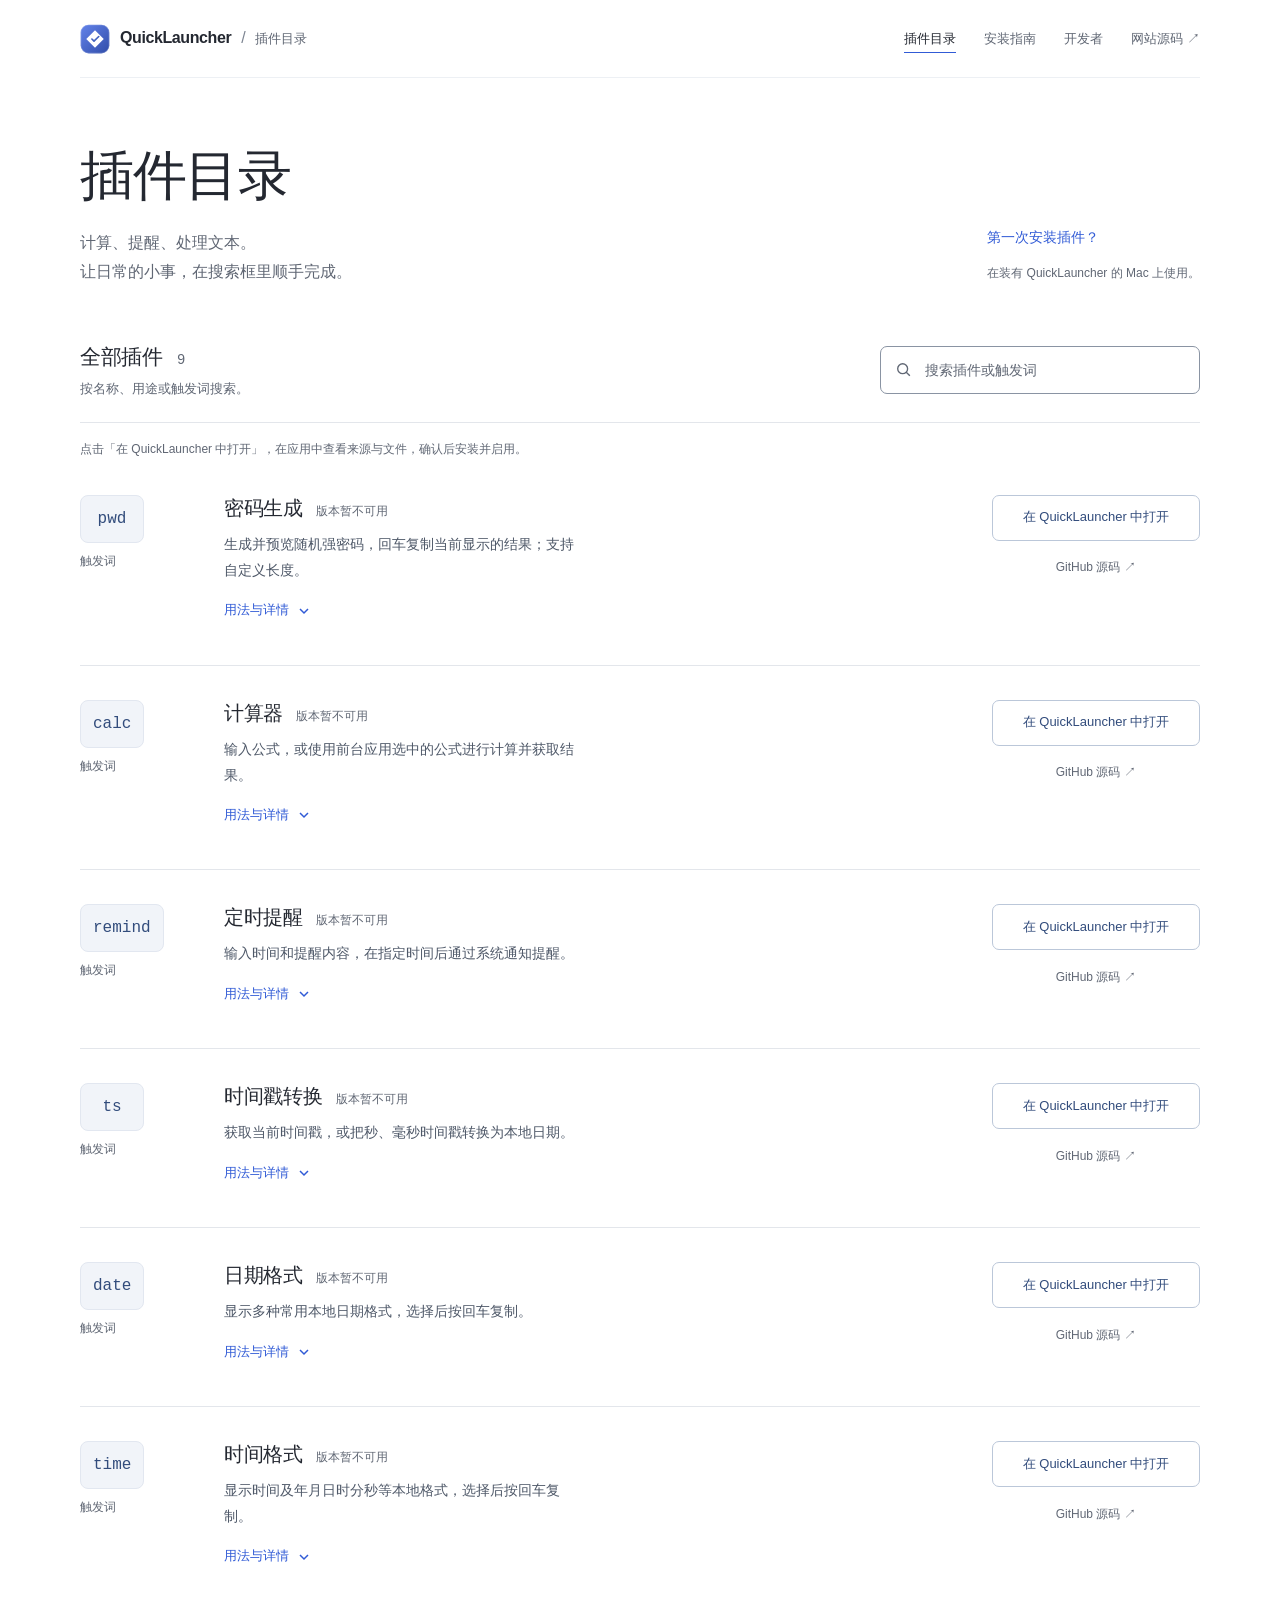
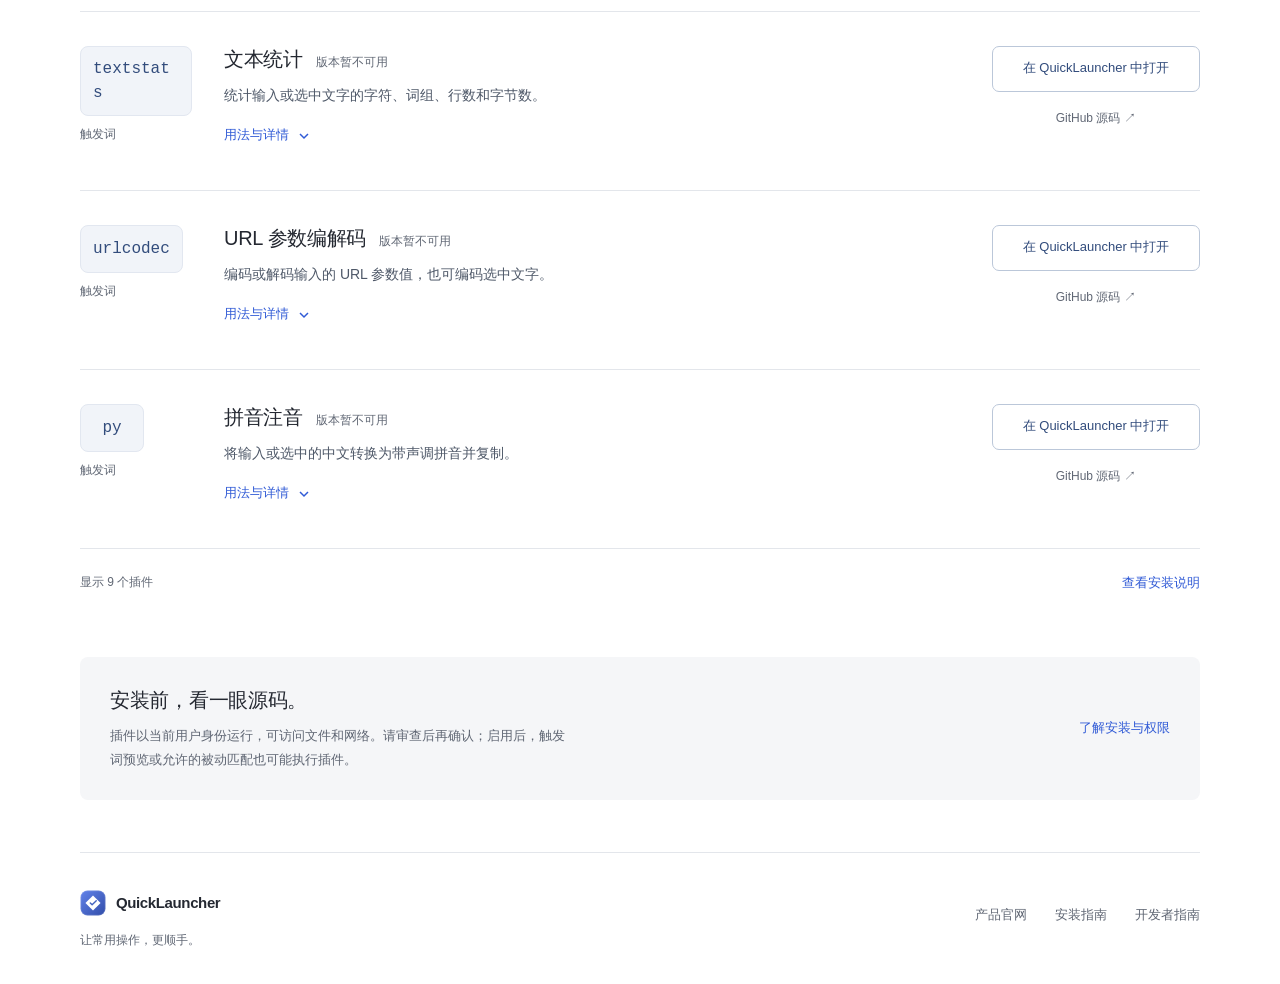
==== commit 25c95ef6: "收录拼音注音插件 quicklauncher-pinyin-plugin" ====
--- a/index.html
+++ b/index.html
@@ -37,7 +37,7 @@
 
       <section class="catalog" aria-labelledby="catalog-heading">
         <div class="catalog-top">
-          <div><h2 id="catalog-heading">全部插件 <span class="count" id="plugin-count">8</span></h2><p>按名称、用途或触发词搜索。</p></div>
+          <div><h2 id="catalog-heading">全部插件 <span class="count" id="plugin-count">9</span></h2><p>按名称、用途或触发词搜索。</p></div>
           <div class="search-wrap"><svg viewBox="0 0 20 20" fill="none" aria-hidden="true"><circle cx="8.5" cy="8.5" r="5.5"/><path d="m12.5 12.5 4 4"/></svg><label class="visually-hidden" for="plugin-search">搜索插件</label><input id="plugin-search" type="search" placeholder="搜索插件或触发词" autocomplete="off"></div>
         </div>
         <p class="install-context">点击「在 QuickLauncher 中打开」，在应用中查看来源与文件，确认后安装并启用。</p>
@@ -242,8 +242,33 @@
           </div>
         </article>
 
+        <article class="plugin-card" id="pinyin-plugin" data-search="拼音 注音 汉语 声调 汉字 pinyin py" data-repository="peiel/quicklauncher-pinyin-plugin">
+          <div class="plugin-trigger"><code>py</code><span>触发词</span></div>
+          <div class="plugin-main">
+            <div class="plugin-title-row"><h3>拼音注音</h3><span class="version">版本待同步</span></div>
+            <p class="plugin-summary">将输入或选中的中文转换为带声调拼音并复制。</p>
+            <details class="plugin-details">
+              <summary><span>用法与详情<span class="visually-hidden">：拼音注音</span></span><svg viewBox="0 0 16 16" fill="none" aria-hidden="true"><path d="m4 6 4 4 4-4"/></svg></summary>
+              <div class="detail-body">
+                <h4>在搜索框中输入</h4>
+                <ul class="usage-examples">
+                  <li><code>py 你好</code><span>显示并复制 nǐ hǎo</span></li>
+                  <li><code>py</code><span>转换前台应用选中文字</span></li>
+                </ul>
+                <p class="usage-note">结合词组字典为多音字注音，非中文字符原样保留；结果超过 200 字符或包含控制、格式字符时会提示错误。使用选中文字时，需要按需授予辅助功能权限。转换在本机离线完成，不联网、不读取剪贴板。</p>
+                <div class="detail-meta"><div class="plugin-meta"><span>Python 3</span><span>MIT</span></div><p class="plugin-compatibility">需要新版 QuickLauncher</p></div>
+                <p class="repository-name"><span>GitHub 仓库</span><code>peiel/quicklauncher-pinyin-plugin</code></p>
+              </div>
+            </details>
+          </div>
+          <div class="plugin-actions">
+            <a class="plugin-action" href="quicklauncher://install?repo=peiel%2Fquicklauncher-pinyin-plugin" aria-label="在 QuickLauncher 中打开拼音注音">在 QuickLauncher 中打开</a>
+            <a class="plugin-source" href="https://github.com/peiel/quicklauncher-pinyin-plugin" target="_blank" rel="noopener noreferrer" aria-label="查看拼音注音的 GitHub 源码（在新窗口打开）">GitHub 源码 <span aria-hidden="true">↗</span></a>
+          </div>
+        </article>
+
         <div id="empty-state" class="empty-state" hidden><strong>没有找到匹配的插件</strong><span>试试其他名称、用途或触发词。</span></div>
-        <div class="catalog-foot"><span>显示 <span id="result-count">8</span> 个插件</span><a href="install.html">查看安装说明</a></div>
+        <div class="catalog-foot"><span>显示 <span id="result-count">9</span> 个插件</span><a href="install.html">查看安装说明</a></div>
       </section>
 
       <aside class="catalog-help" aria-labelledby="catalog-help-title">
